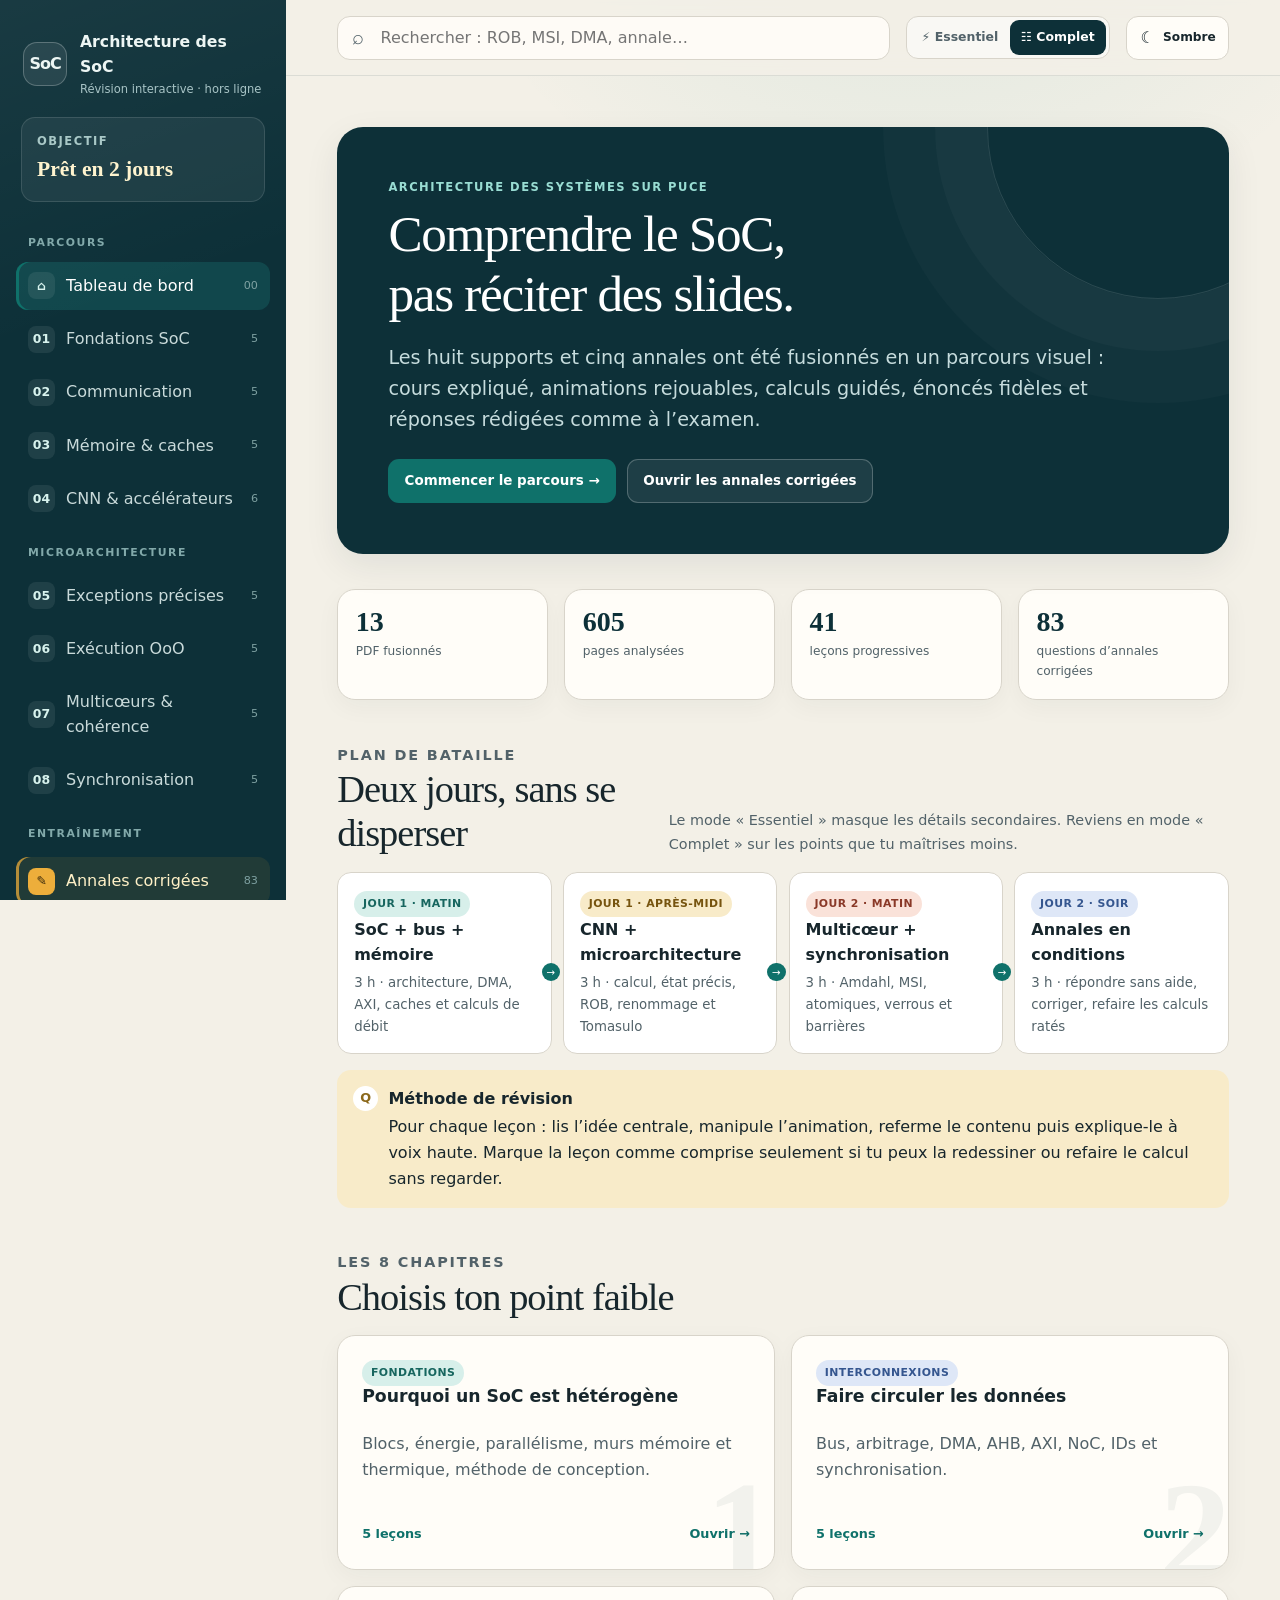
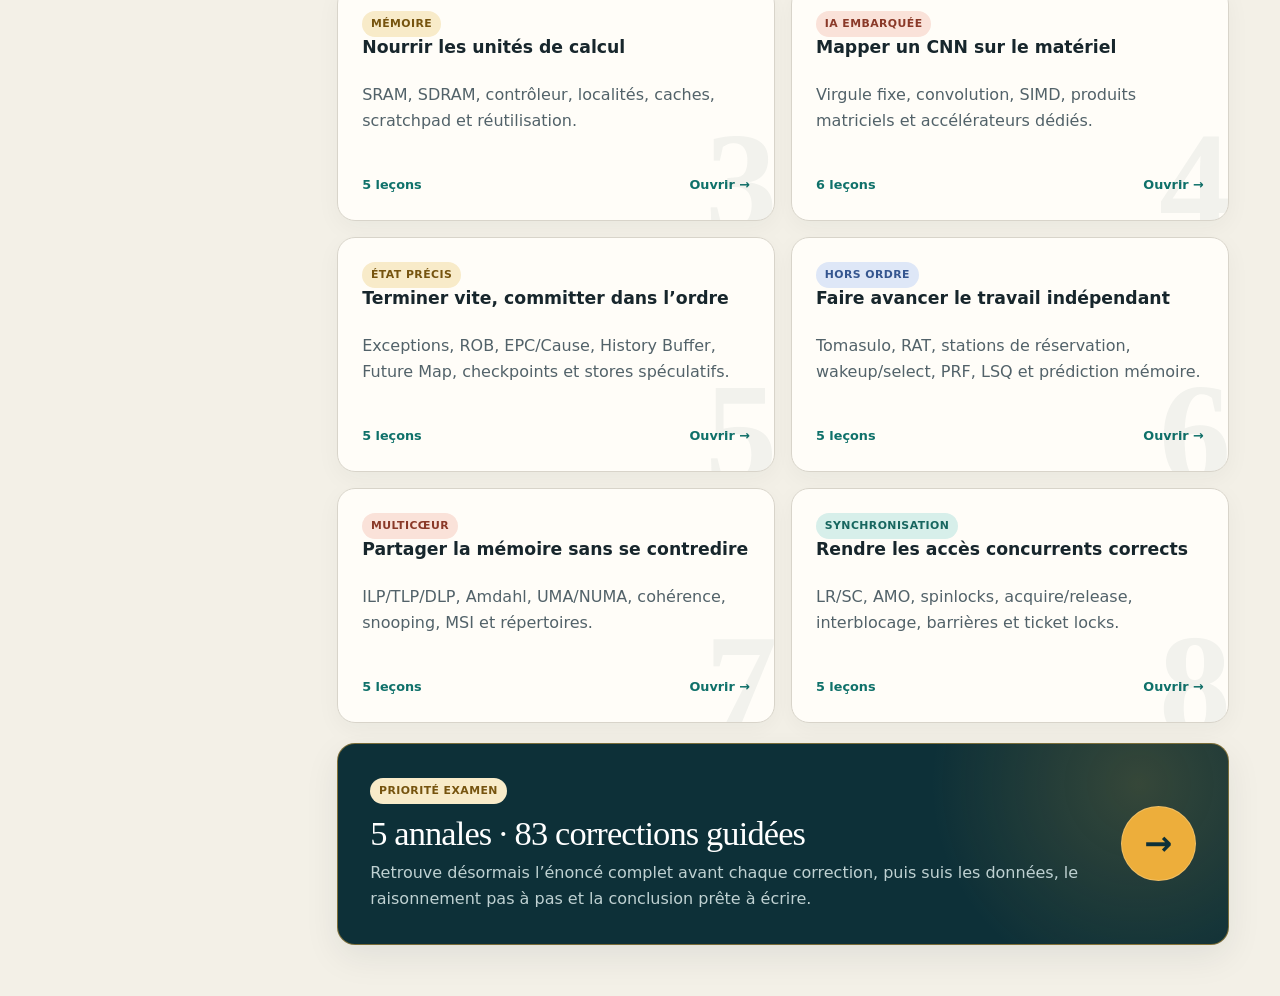
==== revision-soc/index.html @ 2e69aa29 "Ajoute le site de revision SoC et les supports" ====
<!doctype html>
<html lang="fr">
<head>
  <meta charset="utf-8">
  <meta name="viewport" content="width=device-width, initial-scale=1">
  <meta name="description" content="Cours interactif de révision — Architecture des systèmes sur puce (SoC).">
  <meta name="theme-color" content="#0d3038">
  <title>SoC — Révision interactive</title>
  <script>
    (() => {
      let saved = null;
      try { saved = JSON.parse(localStorage.getItem("soc-color-theme") || "null"); } catch (_) { /* mode privé/file:// */ }
      const theme = saved === "dark" || saved === "light"
        ? saved
        : (window.matchMedia?.("(prefers-color-scheme: dark)").matches ? "dark" : "light");
      document.documentElement.dataset.theme = theme;
      document.documentElement.style.colorScheme = theme;
      document.querySelector('meta[name="theme-color"]')?.setAttribute("content", theme === "dark" ? "#091b21" : "#0d3038");
    })();
  </script>
  <link rel="stylesheet" href="styles.css">
</head>
<body>
  <a class="skip-link" href="#main-content">Aller au cours</a>

  <div class="app-shell">
    <aside class="sidebar" id="course-sidebar" aria-label="Navigation du cours">
      <div class="brand">
        <div class="brand-mark" aria-hidden="true">SoC</div>
        <div>
          <strong>Architecture des SoC</strong>
          <small>Révision interactive · hors ligne</small>
        </div>
      </div>

      <div class="exam-countdown">
        <p class="eyebrow">Objectif</p>
        <strong>Prêt en 2 jours</strong>
      </div>

      <nav class="side-nav">
        <p class="nav-section-label">Parcours</p>
        <button class="nav-link active" data-target="home" type="button" aria-current="page">
          <span class="nav-icon">⌂</span><span>Tableau de bord</span><span class="nav-count">00</span>
        </button>
        <button class="nav-link" data-target="intro" type="button">
          <span class="nav-icon">01</span><span>Fondations SoC</span><span class="nav-count">5</span>
        </button>
        <button class="nav-link" data-target="infra" type="button">
          <span class="nav-icon">02</span><span>Communication</span><span class="nav-count">5</span>
        </button>
        <button class="nav-link" data-target="memory" type="button">
          <span class="nav-icon">03</span><span>Mémoire & caches</span><span class="nav-count">5</span>
        </button>
        <button class="nav-link" data-target="cnn" type="button">
          <span class="nav-icon">04</span><span>CNN & accélérateurs</span><span class="nav-count">6</span>
        </button>

        <p class="nav-section-label">Microarchitecture</p>
        <button class="nav-link" data-target="precise" type="button">
          <span class="nav-icon">05</span><span>Exceptions précises</span><span class="nav-count">5</span>
        </button>
        <button class="nav-link" data-target="ooo" type="button">
          <span class="nav-icon">06</span><span>Exécution OoO</span><span class="nav-count">5</span>
        </button>
        <button class="nav-link" data-target="multicore" type="button">
          <span class="nav-icon">07</span><span>Multicœurs & cohérence</span><span class="nav-count">5</span>
        </button>
        <button class="nav-link" data-target="sync" type="button">
          <span class="nav-icon">08</span><span>Synchronisation</span><span class="nav-count">5</span>
        </button>

        <p class="nav-section-label">Entraînement</p>
        <button class="nav-link exam-nav" data-target="annales" type="button">
          <span class="nav-icon">✎</span><span>Annales corrigées</span><span class="nav-count">83</span>
        </button>
        <button class="nav-link" data-target="synthesis" type="button">
          <span class="nav-icon">Σ</span><span>Fiche express</span><span class="nav-count">1</span>
        </button>
        <button class="nav-link" data-target="flashcards" type="button">
          <span class="nav-icon">↻</span><span>Flashcards</span><span class="nav-count">60</span>
        </button>
        <button class="nav-link" data-target="quiz" type="button">
          <span class="nav-icon">?</span><span>Examen blanc</span><span class="nav-count">2 h</span>
        </button>
      </nav>

      <div class="sidebar-progress">
        <div class="progress-meta"><span>Leçons maîtrisées</span><strong id="progress-label">0 / 41</strong></div>
        <div class="progress-track" aria-hidden="true"><div class="progress-fill" id="progress-fill"></div></div>
      </div>
    </aside>

    <div class="main-shell">
      <header class="topbar">
        <button class="mobile-menu" id="mobile-menu" type="button" aria-label="Ouvrir le menu" aria-controls="course-sidebar" aria-expanded="false">☰</button>
        <div class="search-wrap">
          <label class="sr-only" for="global-search">Rechercher dans le cours</label>
          <input id="global-search" type="search" placeholder="Rechercher : ROB, MSI, DMA, annale…" autocomplete="off">
          <div class="search-results" id="search-results" aria-label="Résultats de recherche" aria-live="polite"></div>
        </div>
        <div class="mode-switch" aria-label="Niveau de détail">
          <button class="mode-btn" data-mode="focus" type="button" title="Afficher uniquement l’essentiel" aria-label="Mode essentiel" aria-pressed="false">⚡ <span>Essentiel</span></button>
          <button class="mode-btn active" data-mode="complete" type="button" title="Afficher tout le cours" aria-label="Mode complet" aria-pressed="true">☷ <span>Complet</span></button>
        </div>
        <button class="theme-toggle" id="theme-toggle" type="button" aria-pressed="false" aria-label="Mode sombre" title="Activer le mode sombre"><span class="theme-icon" aria-hidden="true">☾</span><span class="theme-label">Sombre</span></button>
      </header>

      <main class="content" id="main-content" tabindex="-1">
        <section class="course-panel active" id="panel-home" data-panel="home">
          <div class="panel-hero">
            <p class="eyebrow">Architecture des systèmes sur puce</p>
            <h1>Comprendre le SoC,<br>pas réciter des slides.</h1>
            <p class="lead">Les huit supports et cinq annales ont été fusionnés en un parcours visuel : cours expliqué, animations rejouables, calculs guidés, énoncés fidèles et réponses rédigées comme à l’examen.</p>
            <div class="hero-actions">
              <button class="btn" data-go="intro" type="button">Commencer le parcours →</button>
              <button class="btn secondary" data-go="annales" type="button">Ouvrir les annales corrigées</button>
            </div>
          </div>

          <div class="stats-grid" aria-label="Statistiques du cours">
            <div class="stat"><strong>13</strong><span>PDF fusionnés</span></div>
            <div class="stat"><strong>605</strong><span>pages analysées</span></div>
            <div class="stat"><strong>41</strong><span>leçons progressives</span></div>
            <div class="stat"><strong>83</strong><span>questions d’annales corrigées</span></div>
          </div>

          <div class="section-heading">
            <div><p class="eyebrow">Plan de bataille</p><h2>Deux jours, sans se disperser</h2></div>
            <p>Le mode « Essentiel » masque les détails secondaires. Reviens en mode « Complet » sur les points que tu maîtrises moins.</p>
          </div>

          <div class="timeline">
            <div class="timeline-step"><span class="tag">Jour 1 · matin</span><strong>SoC + bus + mémoire</strong><small>3 h · architecture, DMA, AXI, caches et calculs de débit</small></div>
            <div class="timeline-step"><span class="tag gold">Jour 1 · après-midi</span><strong>CNN + microarchitecture</strong><small>3 h · calcul, état précis, ROB, renommage et Tomasulo</small></div>
            <div class="timeline-step"><span class="tag coral">Jour 2 · matin</span><strong>Multicœur + synchronisation</strong><small>3 h · Amdahl, MSI, atomiques, verrous et barrières</small></div>
            <div class="timeline-step"><span class="tag blue">Jour 2 · soir</span><strong>Annales en conditions</strong><small>3 h · répondre sans aide, corriger, refaire les calculs ratés</small></div>
          </div>

          <div class="exam-tip">
            <strong>Méthode de révision</strong>
            Pour chaque leçon : lis l’idée centrale, manipule l’animation, referme le contenu puis explique-le à voix haute. Marque la leçon comme comprise seulement si tu peux la redessiner ou refaire le calcul sans regarder.
          </div>

          <div class="section-heading">
            <div><p class="eyebrow">Les 8 chapitres</p><h2>Choisis ton point faible</h2></div>
          </div>

          <div class="course-grid">
            <article class="card course-card" data-number="1" data-go="intro" tabindex="0">
              <span class="tag">Fondations</span>
              <h3>Pourquoi un SoC est hétérogène</h3>
              <p>Blocs, énergie, parallélisme, murs mémoire et thermique, méthode de conception.</p>
              <div class="card-footer"><span>5 leçons</span><span>Ouvrir →</span></div>
            </article>
            <article class="card course-card" data-number="2" data-go="infra" tabindex="0">
              <span class="tag blue">Interconnexions</span>
              <h3>Faire circuler les données</h3>
              <p>Bus, arbitrage, DMA, AHB, AXI, NoC, IDs et synchronisation.</p>
              <div class="card-footer"><span>5 leçons</span><span>Ouvrir →</span></div>
            </article>
            <article class="card course-card" data-number="3" data-go="memory" tabindex="0">
              <span class="tag gold">Mémoire</span>
              <h3>Nourrir les unités de calcul</h3>
              <p>SRAM, SDRAM, contrôleur, localités, caches, scratchpad et réutilisation.</p>
              <div class="card-footer"><span>5 leçons</span><span>Ouvrir →</span></div>
            </article>
            <article class="card course-card" data-number="4" data-go="cnn" tabindex="0">
              <span class="tag coral">IA embarquée</span>
              <h3>Mapper un CNN sur le matériel</h3>
              <p>Virgule fixe, convolution, SIMD, produits matriciels et accélérateurs dédiés.</p>
              <div class="card-footer"><span>6 leçons</span><span>Ouvrir →</span></div>
            </article>
            <article class="card course-card" data-number="5" data-go="precise" tabindex="0">
              <span class="tag gold">État précis</span>
              <h3>Terminer vite, committer dans l’ordre</h3>
              <p>Exceptions, ROB, EPC/Cause, History Buffer, Future Map, checkpoints et stores spéculatifs.</p>
              <div class="card-footer"><span>5 leçons</span><span>Ouvrir →</span></div>
            </article>
            <article class="card course-card" data-number="6" data-go="ooo" tabindex="0">
              <span class="tag blue">Hors ordre</span>
              <h3>Faire avancer le travail indépendant</h3>
              <p>Tomasulo, RAT, stations de réservation, wakeup/select, PRF, LSQ et prédiction mémoire.</p>
              <div class="card-footer"><span>5 leçons</span><span>Ouvrir →</span></div>
            </article>
            <article class="card course-card" data-number="7" data-go="multicore" tabindex="0">
              <span class="tag coral">Multicœur</span>
              <h3>Partager la mémoire sans se contredire</h3>
              <p>ILP/TLP/DLP, Amdahl, UMA/NUMA, cohérence, snooping, MSI et répertoires.</p>
              <div class="card-footer"><span>5 leçons</span><span>Ouvrir →</span></div>
            </article>
            <article class="card course-card" data-number="8" data-go="sync" tabindex="0">
              <span class="tag">Synchronisation</span>
              <h3>Rendre les accès concurrents corrects</h3>
              <p>LR/SC, AMO, spinlocks, acquire/release, interblocage, barrières et ticket locks.</p>
              <div class="card-footer"><span>5 leçons</span><span>Ouvrir →</span></div>
            </article>
          </div>

          <article class="annals-callout" data-go="annales" tabindex="0">
            <div><span class="tag gold">Priorité examen</span><h2>5 annales · 83 corrections guidées</h2><p>Retrouve désormais l’énoncé complet avant chaque correction, puis suis les données, le raisonnement pas à pas et la conclusion prête à écrire.</p></div>
            <span class="annals-arrow" aria-hidden="true">→</span>
          </article>
        </section>

        <section class="course-panel" id="panel-intro" data-panel="intro">
          <div class="panel-hero intro-hero">
            <p class="eyebrow">Chapitre 01 · SLE_SoC_intro</p>
            <h1>Le SoC : un système complet sous contraintes</h1>
            <p class="lead">Un SoC n’est pas seulement « beaucoup de transistors ». C’est un compromis entre calcul, mémoire, communication, énergie, surface, souplesse et temps de développement.</p>
            <div class="hero-actions"><button class="btn" data-scroll="intro-1" type="button">Démarrer la leçon</button><a class="btn secondary" href="../Docs%20Cours/SLE_SoC_intro.pdf" target="_blank" rel="noopener">Support original ↗</a></div>
          </div>

          <div class="source-banner"><span>Source principale : <strong>S. Mancini — Architecture des SoC, Introduction</strong></span><a href="../Docs%20Cours/SLE_SoC_intro.pdf" target="_blank" rel="noopener">Ouvrir les 50 pages ↗</a></div>
          <div class="focus-only core-idea"><strong>Fil rouge</strong>Davantage de transistors ne donnent de la performance que si l’énergie, les fils, la mémoire, la chaleur et le logiciel suivent.</div>

          <article class="lesson searchable" id="intro-1" data-lesson="intro-1" data-title="Définition et anatomie d’un SoC" data-panel-id="intro">
            <header class="lesson-head">
              <span class="lesson-index">1.1</span>
              <div class="lesson-title-wrap"><h2>Définition et anatomie d’un SoC</h2><p>Du logiciel jusqu’aux interfaces physiques</p></div>
              <button class="complete-btn" type="button" aria-label="Marquer la leçon 1.1 comme comprise"></button>
            </header>
            <div class="lesson-body">
              <div class="core-idea"><strong>Définition</strong>Un <em>System on Chip</em> réunit sur une même puce les fonctions principales d’un système : calcul, stockage local, communications, accélération et interfaces avec le monde extérieur. Une RAM volumineuse peut rester externe.</div>

              <div class="two-col">
                <div>
                  <p>Le logiciel (OS, programmes, données) s’exécute sur une architecture matérielle hétérogène. Le bus ou le réseau interne permet aux blocs adressables d’échanger des données, souvent dans un espace d’adressage partagé. La cohérence des caches est une propriété distincte, qui n’est pas garantie par le seul adressage partagé.</p>
                  <ul class="clean-list">
                    <li><strong>CPU :</strong> contrôle, OS et calcul irrégulier.</li>
                    <li><strong>DSP :</strong> boucles régulières de signal.</li>
                    <li><strong>ASIC/IP :</strong> fonction spécialisée très efficace.</li>
                    <li><strong>Mémoires :</strong> cache, SRAM/DRAM internes, RAM externe.</li>
                    <li><strong>Analogique / MEMS :</strong> conversion, RF, capteurs, actionneurs.</li>
                    <li><strong>Contrôleurs :</strong> mémoire, interruptions, DMA et I/O.</li>
                  </ul>
                  <div class="warning"><strong>Piège classique</strong>« Tout sur une puce » ne signifie pas « toute la mémoire sur la puce ». La DDR externe, reliée par un contrôleur, fait partie du système.</div>
                </div>
                <div>
                  <div class="soc-diagram" id="soc-diagram" aria-label="Schéma interactif d’un SoC">
                    <div class="soc-bus"></div><div class="data-pulse"></div>
                    <button class="soc-block cpu active" data-soc="cpu" type="button" aria-pressed="true">CPU + cache</button>
                    <button class="soc-block dsp" data-soc="dsp" type="button">DSP</button>
                    <button class="soc-block memory" data-soc="memory" type="button">RAM + ctrl.</button>
                    <button class="soc-block accel" data-soc="accel" type="button">ASIC / IP</button>
                    <button class="soc-block analog" data-soc="analog" type="button">Analogique</button>
                    <button class="soc-block io" data-soc="io" type="button">MEMS / I/O</button>
                  </div>
                  <div class="soc-explain" id="soc-explain" aria-live="polite"><strong>CPU :</strong> très programmable, idéal pour le contrôle et les calculs irréguliers, mais moins efficace qu’un accélérateur sur une tâche régulière.</div>
                </div>
              </div>

              <div class="deep-dive">
                <h3>Quatre générations qui racontent l’évolution</h3>
                <div class="table-scroll">
                  <table class="compare-table">
                    <thead><tr><th>SoC</th><th>Usage</th><th>Technologie</th><th>Ce qu’il faut voir</th></tr></thead>
                    <tbody>
                      <tr><td>PNX8500 / Viper · 1999</td><td>Set-top box</td><td>35 M transistors · 180 nm</td><td>Deux CPU, vidéo/audio, 2D/3D, E/S : l’hétérogénéité existe déjà.</td></tr>
                      <tr><td>Cell · 2005</td><td>PlayStation 3</td><td>235 M · 65 nm</td><td>Un PPE + 8 SPE, mémoires locales et DMA : parallélisme explicite.</td></tr>
                      <tr><td>Kirin 970 · 2017</td><td>Mobile</td><td>5,5 Md · 10 nm · 97 mm²</td><td>8 CPU ARM, GPU, NPU, vidéo, ISP, modem ; 2 TFLOPS annoncés.</td></tr>
                      <tr><td>Exynos 2500 · 2025</td><td>Mobile</td><td>&gt;19 Md · 3 nm · 137 mm²</td><td>10 CPU ARM + NPU/GPU/vidéo/ISP/modem ; 4 TFLOPS dans le support.</td></tr>
                    </tbody>
                  </table>
                </div>
                <p class="intuition"><strong>Lecture de la frise</strong>La fréquence n’est plus le moteur unique. La performance vient d’un nombre croissant de blocs parallèles et spécialisés.</p>
                <div class="accordion">
                  <details><summary>Le ML2000 : l’hétérogénéité existait déjà à 52 MHz</summary><div>Le SoC mobile associe ARM RISC (protocoles/IHM), DSP OAK (voix et signal), mémoires partagées, timers/PLL/synchronisation, accélérateurs A5 et Viterbi, codecs voix et bande de base, ADC/DAC, modulation GMSK, chaîne RF, Flash/SRAM, SIM, LCD, UART et GPIO. Les blocs génériques sont réutilisés autour de fonctions radio très spécifiques.</div></details>
                  <details><summary>Projection de complexité montrée dans le support</summary><div>De 2007 à 2022, la projection passe de 32 à 1 435 moteurs de traitement ; taille logique normalisée ≈1→34 et mémoire ≈1→45. L’IRDS 2020 projette aussi davantage de CPU/GPU par appareil mobile ou CPS. Ce sont des tendances prospectives du support, pas des mesures garanties.</div></details>
                </div>
              </div>
              <div class="lesson-source">Diapos 3 à 13 · <a href="../Docs%20Cours/SLE_SoC_intro.pdf#page=4" target="_blank" rel="noopener">Voir à partir de la page 4</a></div>
            </div>
          </article>

          <article class="lesson searchable" id="intro-2" data-lesson="intro-2" data-title="Hétérogénéité, rôles et compromis" data-panel-id="intro">
            <header class="lesson-head">
              <span class="lesson-index">1.2</span>
              <div class="lesson-title-wrap"><h2>Hétérogénéité : le bon moteur pour le bon travail</h2><p>CPU, DSP, IP, analogique et MEMS</p></div>
              <button class="complete-btn" type="button" aria-label="Marquer la leçon 1.2 comme comprise"></button>
            </header>
            <div class="lesson-body">
              <div class="table-scroll">
                <table class="compare-table">
                  <thead><tr><th>Bloc</th><th>Forces</th><th>Faiblesses</th><th>Travail idéal</th></tr></thead>
                  <tbody>
                    <tr><td><strong>CPU</strong></td><td>Souplesse, contrôle complexe, programmation</td><td>Puissance/énergie modestes sur calcul régulier</td><td>OS, interface utilisateur, gestion, temps réel</td></tr>
                    <tr><td><strong>DSP</strong></td><td>Datapath et instructions adaptés, puissance moyenne/forte</td><td>Programmation plus complexe</td><td>Audio, télécom, image simple, boucles régulières</td></tr>
                    <tr><td><strong>ASIC / IP</strong></td><td>Très forte efficacité, faible énergie par opération</td><td>Rigidité, développement long, surface dédiée</td><td>Noyau stable, massif et régulier</td></tr>
                    <tr><td><strong>Analogique</strong></td><td>Conversion directe, intégration et faible consommation</td><td>Bruit, conception difficile, dépendance au procédé</td><td>ADC/DAC, RF, mise en forme</td></tr>
                    <tr><td><strong>MEMS / MOEMS</strong></td><td>Interaction physique intégrée</td><td>Très spécifique</td><td>Capteur ou actionneur</td></tr>
                  </tbody>
                </table>
              </div>
              <div class="exam-tip"><strong>Question qui tombe facilement</strong>Comparer CPU, DSP et ASIC sur quatre axes : souplesse, puissance de calcul, énergie, type d’algorithme. Le choix n’est jamais absolu : il dépend de l’application.</div>
              <div class="deep-dive">
                <h3>L’espace de conception</h3>
                <p>Il faut arbitrer simultanément : fonctionnalité, technologie, puissance de calcul, débit, architecture mémoire, consommation, surface/coût, efficacité, souplesse, réutilisabilité et temps de développement.</p>
                <div class="concept-grid">
                  <div class="card"><span class="tag">Performance</span><h3>Calcul + débit</h3><p>Une unité rapide ne sert à rien si elle attend les données.</p></div>
                  <div class="card"><span class="tag gold">Coût</span><h3>Surface + mémoire</h3><p>Dupliquer augmente le parallélisme, mais aussi les mm² et les accès.</p></div>
                  <div class="card"><span class="tag coral">Énergie</span><h3>Activité + tension</h3><p>La chaleur et l’autonomie imposent une enveloppe maximale.</p></div>
                  <div class="card"><span class="tag blue">Projet</span><h3>Souplesse + délai</h3><p>L’IP accélère le produit ; la spécialisation améliore son efficacité.</p></div>
                </div>
              </div>
              <div class="lesson-source">Diapos 19 à 21, overlays PDF p. 29–36 · <a href="../Docs%20Cours/SLE_SoC_intro.pdf#page=28" target="_blank" rel="noopener">Voir la source</a></div>
            </div>
          </article>

          <article class="lesson searchable" id="intro-3" data-lesson="intro-3" data-title="Puissance dynamique et leviers d’énergie" data-panel-id="intro">
            <header class="lesson-head">
              <span class="lesson-index">1.3</span>
              <div class="lesson-title-wrap"><h2>Énergie : agir du transistor jusqu’à l’algorithme</h2><p>La tension compte au carré</p></div>
              <button class="complete-btn" type="button" aria-label="Marquer la leçon 1.3 comme comprise"></button>
            </header>
            <div class="lesson-body">
              <span class="formula">P<span class="sub">dyn</span> = ½ · C<span class="sub">charge</span> · V<span class="sub">dd</span><span class="sup">2</span> · f<span class="sub">transition</span></span>
              <p>À chaque commutation, le CMOS charge ou décharge une capacité. La puissance dynamique croît linéairement avec la capacité et l’activité, mais <strong>quadratiquement avec la tension</strong>. S’ajoutent le court-circuit pendant les fronts et les fuites.</p>

              <div class="two-col">
                <div class="simulator">
                  <div class="simulator-head"><div><h3>Laboratoire de puissance</h3><p>Valeurs normalisées ; observe surtout les rapports.</p></div><span class="tag">Interactif</span></div>
                  <div class="controls">
                    <label class="control-row"><span>Capacité C</span><input id="power-c" type="range" min="0.5" max="3" step="0.1" value="1"><output id="power-c-out">1,0</output></label>
                    <label class="control-row"><span>Tension V</span><input id="power-v" type="range" min="0.5" max="1.5" step="0.05" value="1"><output id="power-v-out">1,00</output></label>
                    <label class="control-row"><span>Transitions f</span><input id="power-f" type="range" min="0.25" max="2" step="0.05" value="1"><output id="power-f-out">1,00</output></label>
                  </div>
                  <div class="big-result"><span>Puissance relative</span><strong id="power-result">1,00 ×</strong></div>
                </div>
                <div>
                  <div class="core-idea"><strong>Test mental</strong>À C et f constants, passer de 1 V à 0,8 V donne 0,8² = <strong>0,64</strong> : environ 36 % de puissance dynamique en moins.</div>
                  <ul class="clean-list">
                    <li><strong>Clock gating :</strong> supprime les transitions d’horloge, pas les fuites.</li>
                    <li><strong>Power gating :</strong> coupe l’alimentation ; réduit les fuites, mais réveille lentement.</li>
                    <li><strong>DVFS :</strong> ajuste tension et fréquence à la charge.</li>
                    <li><strong>Spécialisation :</strong> évite le coût d’instructions génériques.</li>
                  </ul>
                </div>
              </div>

              <div class="deep-dive">
                <h3>Les neuf niveaux de la diapo animée</h3>
                <div class="accordion">
                  <details><summary>1 · Technologie — réduire les capacités</summary><div>C<sub>gate</sub> ≈ C<sub>ox</sub>·L·W, avec C<sub>ox</sub> = ε<sub>ox</sub>/t<sub>ox</sub> : la capacité est proportionnelle à la surface de grille. Le support note cette dépendance sous la forme simplifiée C = L·W·ε ; réduire les dimensions et améliorer le procédé diminue la charge, avec un coût industriel croissant.</div></details>
                  <details><summary>2 · Circuit — équilibrer les transistors</summary><div>Ajuster les rapports W/L raccourcit les transitions. Attention : élargir un transistor améliore sa force mais ajoute de la capacité.</div></details>
                  <details><summary>3 · Combinatoire — supprimer les glitches</summary><div>Des chemins de propagation déséquilibrés produisent des transitions parasites. Ajouter de la logique peut donc réduire l’énergie malgré un peu plus de surface.</div></details>
                  <details><summary>4 · Arithmétique — choisir la juste précision</summary><div>Virgule fixe, calcul simplifié ou approché si le critère de qualité le permet. Une précision surdimensionnée coûte surface, temps et énergie.</div></details>
                  <details><summary>5 · Microarchitecture — SIMD et VLIW</summary><div>SIMD : même opération sur plusieurs données. VLIW : plusieurs opérations, éventuellement différentes, dans un même mot d’instruction.</div></details>
                  <details><summary>6 · Architecture — paralléliser pour baisser V</summary><div>Dans le modèle idéal, deux unités à f/2 gardent le débit si le travail se parallélise parfaitement et si les surcoûts de communication/synchronisation sont négligeables. La capacité double et la fréquence est divisée par deux ; le gain vient de la tension que la période plus longue autorise à réduire.</div></details>
                  <details><summary>7 · Système — partitionner logiciel / matériel</summary><div>Confier un noyau régulier à une IP matérielle réduit le décodage, les mouvements génériques et l’énergie par opération.</div></details>
                  <details><summary>8 · Activité — clock/power gating et DVFS</summary><div>Éteindre les modules inutiles, arrêter leur horloge, abaisser fréquence et tension ; gérer aussi l’état et la latence de réveil.</div></details>
                  <details><summary>9 · Mémoire — placer et réutiliser les données</summary><div>Cache, scratchpad, SRAM/DRAM internes et DDR externe n’ont pas le même coût. Le déplacement des données peut dominer le calcul.</div></details>
                </div>
              </div>
              <div class="lesson-source">Diapos 15 à 17, overlays PDF p. 18–26 · <a href="../Docs%20Cours/SLE_SoC_intro.pdf#page=16" target="_blank" rel="noopener">Voir la formule</a></div>
            </div>
          </article>

          <article class="lesson searchable" id="intro-4" data-lesson="intro-4" data-title="Parallélisme, densité, fils, Memory Wall, tolérance aux fautes et thermique" data-panel-id="intro">
            <header class="lesson-head">
              <span class="lesson-index">1.4</span>
              <div class="lesson-title-wrap"><h2>Les principaux enjeux du multicœur</h2><p>Parallélisme logiciel, fils, mémoire, fiabilité et chaleur</p></div>
              <button class="complete-btn" type="button" aria-label="Marquer la leçon 1.4 comme comprise"></button>
            </header>
            <div class="lesson-body">
              <p>La fréquence des cœurs plafonne : on ajoute donc des unités et on parallélise. Mais la densité disponible n’est exploitable que si l’ensemble du système suit.</p>
              <div class="concept-grid">
                <div class="card"><span class="tag coral">Enjeu 1</span><h3>Application</h3><p>Le travail doit être divisible, synchronisable et équilibré entre les cœurs.</p></div>
                <div class="card"><span class="tag blue">Enjeu 2</span><h3>Interconnexions</h3><p>Le délai RC des fils devient dominant ; placement et communications locales deviennent critiques.</p></div>
                <div class="card"><span class="tag gold">Enjeu 3</span><h3>Memory Wall</h3><p>Le calcul progresse bien plus vite que latence et bande passante mémoire.</p></div>
                <div class="card"><span class="tag">Enjeu 4</span><h3>Thermique</h3><p>La puissance totale et les points chauds limitent l’activité simultanée.</p></div>
              </div>
              <div class="warning"><strong>Fiabilité — autre enjeu explicite du support</strong>Avec davantage d’unités, le système doit aussi tolérer les fautes et les pannes : il faut pouvoir les détecter, les contenir et, selon les exigences, poursuivre ou restaurer le service.</div>

              <div class="two-col deep-dive">
                <div>
                  <h3>La densité explose</h3>
                  <table class="compare-table"><thead><tr><th>Nœud</th><th>Année</th><th>Densité</th></tr></thead><tbody><tr><td>90 nm</td><td>2003</td><td>1 MTr/mm²</td></tr><tr><td>40 nm</td><td>2007</td><td>4 MTr/mm²</td></tr><tr><td>20 nm</td><td>2012</td><td>16,5 MTr/mm²</td></tr><tr><td>5 nm</td><td>2020</td><td>130 MTr/mm²</td></tr><tr><td>3 nm</td><td>2023</td><td>224 MTr/mm²</td></tr></tbody></table>
                  <p>Un RISC MIPS 32 bits simple vaut environ 30 000 portes : le problème n’est plus seulement de pouvoir intégrer du calcul.</p>
                </div>
                <div>
                  <h3>La mémoire ne suit pas</h3>
                  <table class="compare-table"><thead><tr><th>Mémoire</th><th>Débit par fil</th></tr></thead><tbody><tr><td>DDR2 · 2003</td><td>0,4 Gbit/s</td></tr><tr><td>DDR3 · 2008</td><td>1,6 Gbit/s</td></tr><tr><td>DDR4 · 2014</td><td>3,2 Gbit/s</td></tr><tr><td>DDR5 · 2020</td><td>6 Gbit/s</td></tr></tbody></table>
                  <p>Sur 20 ans : densité de portes ×200, débit par fil ×15, latence externe ≈ 14 ns. D’où hiérarchie, réutilisation et transferts par paquets.</p>
                </div>
              </div>
              <div class="deep-dive two-col">
                <div class="card"><span class="tag blue">Design gap</span><h3>Pouvoir intégrer ≠ pouvoir concevoir</h3><p>Le graphe 1981–2017 indique une capacité technologique doublant ≈ tous les 36 mois, mais une productivité matérielle plus lente. Le logiciel requis doublerait ≈ tous les 10 mois, tandis que sa productivité ne doublerait qu’en ≈5 ans : réutilisation d’IP, abstraction et automatisation deviennent indispensables.</p></div>
                <div class="card"><span class="tag coral">Exemple thermique</span><h3>La chaleur est locale</h3><p>L’IBM Power4 dual-core est donné à 115 W. La carte ≈67–82 °C montre des hotspots autour des unités load/store et de la logique L2 : activité et floorplan comptent autant que la puissance totale.</p></div>
              </div>
              <div class="warning"><strong>Unités à ne pas mélanger</strong>Le support compare le débit <em>par fil</em> en Gbit/s au débit agrégé d’une interface (ex. Kirin 970 : 27,8 GiB/s). Ce ne sont pas les mêmes grandeurs.</div>
              <div class="lesson-source">Diapos 22 à 27 · <a href="../Docs%20Cours/SLE_SoC_intro.pdf#page=38" target="_blank" rel="noopener">Voir les enjeux multicœurs</a></div>
            </div>
          </article>

          <article class="lesson searchable" id="intro-5" data-lesson="intro-5" data-title="Méthodologie top-down bottom-up et niveaux de modèles" data-panel-id="intro">
            <header class="lesson-head">
              <span class="lesson-index">1.5</span>
              <div class="lesson-title-wrap"><h2>Concevoir : explorer tôt, raffiner ensuite</h2><p>Top-down, bottom-up, vérification et modèles</p></div>
              <button class="complete-btn" type="button" aria-label="Marquer la leçon 1.5 comme comprise"></button>
            </header>
            <div class="lesson-body">
              <div class="two-col">
                <div class="card"><span class="tag">Top-down</span><h3>Du besoin au silicium</h3><p>Partir abstrait, choisir l’algorithme et l’architecture, puis ajouter progressivement les détails de réalisation.</p></div>
                <div class="card"><span class="tag blue">Bottom-up</span><h3>Des briques au système</h3><p>Assembler et configurer processeurs, mémoires, bus et IP existants. Un projet réel combine les deux approches.</p></div>
              </div>
              <div class="pipeline-strip" aria-label="Flot top-down">
                <div class="pipeline-block"><strong>Besoins</strong><small>mission, contraintes</small></div>
                <div class="pipeline-block"><strong>Spécification</strong><small>produit puis algorithme</small></div>
                <div class="pipeline-block"><strong>Architecture</strong><small>partition HW / SW</small></div>
                <div class="pipeline-block"><strong>Réalisation</strong><small>OS/app · RTL</small></div>
                <div class="pipeline-block"><strong>Implantation</strong><small>synthèse, P&amp;R</small></div>
                <div class="pipeline-block"><strong>Production</strong><small>avec vérification continue</small></div>
              </div>
              <div class="core-idea"><strong>Décider tôt</strong>Au haut niveau, beaucoup d’alternatives sont encore disponibles et les modèles coûtent peu. En RTL/netlist, les estimations sont précises mais une erreur algorithmique est très chère à corriger.</div>

              <div class="table-scroll deep-dive">
                <table class="compare-table">
                  <thead><tr><th>Modèle</th><th>Ce qu’il apporte</th><th>Précision physique</th></tr></thead>
                  <tbody><tr><td>C / Matlab</td><td>Fonction exécutable, exploration rapide</td><td>Très faible</td></tr><tr><td>ESTEREL / SystemC / VHDL comportemental</td><td>Dans la classification du support : fonction + abstraction temporelle synchrone</td><td>Faible, selon le modèle construit</td></tr><tr><td>VHDL RTL</td><td>Combinatoire, séquence, activité</td><td>Moyenne</td></tr><tr><td>Netlist</td><td>Portes, délais et surface</td><td>Forte</td></tr><tr><td>Netlist annotée / layout</td><td>Délais et géométrie réalistes</td><td>Très forte</td></tr><tr><td>HSPICE</td><td>Simulation électrique continue d’un bloc au niveau circuit/transistor</td><td>Très forte localement, coût prohibitif à l’échelle d’un SoC</td></tr></tbody>
                </table>
                <p class="intuition"><strong>Nuance</strong>SystemC et le VHDL comportemental ne sont pas intrinsèquement limités à un seul modèle de temps ; la ligne reprend l’usage retenu dans le support. La précision d’HSPICE concerne un bloc électrique détaillé, pas une simulation exhaustive du SoC entier.</p>
              </div>
              <div class="exam-tip"><strong>À formuler dans une copie</strong>Les contraintes matérielles doivent influencer l’algorithme dès le départ : une optimisation tardive ne supprime pas sa complexité intrinsèque.</div>
              <div class="lesson-source">Diapos 29 à 32 · <a href="../Docs%20Cours/SLE_SoC_intro.pdf#page=45" target="_blank" rel="noopener">Voir la méthodologie</a></div>
            </div>
          </article>
        </section>

        <section class="course-panel" id="panel-infra" data-panel="infra">
          <div class="panel-hero infra-hero">
            <p class="eyebrow">Chapitre 02 · SLE_SoC_infrastructure</p>
            <h1>Communiquer sans transformer la puce en embouteillage</h1>
            <p class="lead">Adresser le bon esclave, choisir un maître, amortir l’arbitrage, déplacer des blocs et retrouver chaque réponse : toute l’infrastructure découle de ces problèmes.</p>
            <div class="hero-actions"><button class="btn" data-scroll="infra-1" type="button">Démarrer la leçon</button><a class="btn secondary" href="../Docs%20Cours/SLE_SoC_infrastructure.pdf" target="_blank" rel="noopener">Support original ↗</a></div>
          </div>

          <div class="source-banner"><span>Source principale : <strong>S. Mancini — Infrastructure de communication</strong></span><a href="../Docs%20Cours/SLE_SoC_infrastructure.pdf" target="_blank" rel="noopener">Ouvrir les 96 pages ↗</a></div>
          <div class="focus-only core-idea"><strong>Fil rouge</strong>Le décodeur répond « quel esclave ? », l’arbitre « quel maître ? », le protocole « quand ? », et l’ID « à quelle requête appartient la réponse ? ».</div>

          <article class="lesson searchable" id="infra-1" data-lesson="infra-1" data-title="Anatomie du bus, maîtres, esclaves et memory-mapped I/O" data-panel-id="infra">
            <header class="lesson-head">
              <span class="lesson-index">2.1</span>
              <div class="lesson-title-wrap"><h2>Anatomie d’une transaction</h2><p>Maître, esclave, arbitre, décodeur</p></div>
              <button class="complete-btn" type="button" aria-label="Marquer la leçon 2.1 comme comprise"></button>
            </header>
            <div class="lesson-body">
              <div class="core-idea"><strong>Rôles, pas directions</strong>Le <em>maître</em> initie une transaction ; l’<em>esclave</em> répond. Une RAM source de données reste esclave si c’est le DMA qui a initié la lecture.</div>
              <div class="two-col">
                <div>
                  <h3>Les acteurs</h3>
                  <ul class="clean-list">
                    <li><strong>Bus d’adresse :</strong> où lire ou écrire.</li>
                    <li><strong>Bus de données :</strong> charge utile, potentiellement bidirectionnelle.</li>
                    <li><strong>Contrôle :</strong> sens, taille, type, validité, réponse.</li>
                    <li><strong>Arbitre :</strong> accorde l’infrastructure à un demandeur.</li>
                    <li><strong>Décodeur :</strong> transforme l’adresse en sélection d’esclave.</li>
                  </ul>
                </div>
                <div class="card">
                  <span class="tag blue">Question réflexe</span>
                  <h3>Deux questions différentes</h3>
                  <p><strong>Conflit de maîtres :</strong> l’arbitre décide qui parle.<br><strong>Choix du périphérique :</strong> le décodeur décide qui écoute.</p>
                </div>
              </div>

              <h3>Exemple CPU ↔ accélérateur</h3>
              <div class="pipeline-strip" aria-label="Étapes d’une transaction CPU vers IP">
                <div class="pipeline-block"><strong>1 · Préparer</strong><small>adresse, R/W, donnée</small></div>
                <div class="pipeline-block"><strong>2 · Requête</strong><small>le CPU demande le bus</small></div>
                <div class="pipeline-block"><strong>3 · Grant</strong><small>l’arbitre acquitte</small></div>
                <div class="pipeline-block"><strong>4 · Décoder</strong><small>IP puis registre</small></div>
                <div class="pipeline-block"><strong>5 · Transférer</strong><small>écrire b ou lire r0</small></div>
                <div class="pipeline-block"><strong>6 · Terminer</strong><small>repos ou interruption</small></div>
              </div>
              <p>L’IP expose des registres <code>a</code>, <code>b</code>, <code>c</code>, <code>r0</code>, <code>r1</code> dans la <em>memory map</em> (dans le dessin : <code>a = base</code>, <code>b = base+4</code>, <code>r0 = base+24</code>). Le CPU la pilote avec des lectures/écritures ordinaires ; une interruption signale la fin du calcul.</p>
              <div class="warning"><strong>À ne pas oublier</strong>Les bits hauts de l’adresse sélectionnent typiquement l’IP ; les bits bas, son registre interne. Un registre de périphérique peut avoir un effet de bord, contrairement à une RAM ordinaire.</div>
              <div class="lesson-source">Diapos 2 à 6, animation PDF p. 9–21 · <a href="../Docs%20Cours/SLE_SoC_infrastructure.pdf#page=3" target="_blank" rel="noopener">Voir la construction</a></div>
            </div>
          </article>

          <article class="lesson searchable" id="infra-2" data-lesson="infra-2" data-title="Bus partagé, crossbar, NoC, arbitrage, round-robin et burst" data-panel-id="infra">
            <header class="lesson-head">
              <span class="lesson-index">2.2</span>
              <div class="lesson-title-wrap"><h2>Topologies et arbitrage</h2><p>Partager peu de fils ou multiplier les chemins</p></div>
              <button class="complete-btn" type="button" aria-label="Marquer la leçon 2.2 comme comprise"></button>
            </header>
            <div class="lesson-body">
              <div class="table-scroll">
                <table class="compare-table">
                  <thead><tr><th>Organisation</th><th>Principe</th><th>Avantages</th><th>Limites</th></tr></thead>
                  <tbody>
                    <tr><td><strong>Bus trois états</strong></td><td>Fils partagés, un conducteur actif</td><td>Modulaire, simple, observable</td><td>Faible fréquence, longues connexions, test/layout difficiles</td></tr>
                    <tr><td><strong>Crossbar</strong></td><td>Un chemin/mux par destination</td><td>Accès simultanés, fréquence élevée</td><td>Beaucoup de fils, coûteux et peu modulaire</td></tr>
                    <tr><td><strong>NoC</strong></td><td>Liens point à point + routeurs</td><td>Parallélisme, fréquence, extensibilité</td><td>Routage, buffers et contrôleurs complexes</td></tr>
                  </tbody>
                </table>
              </div>
              <p class="intuition"><strong>Nuance</strong>Un crossbar autorise plusieurs transferts si les destinations diffèrent. Deux maîtres visant le même esclave sont encore en conflit. Un NoC remplace un gros arbitrage global par plusieurs arbitrages locaux.</p>

              <div class="two-col">
                <div class="simulator">
                  <div class="simulator-head"><div><h3>Arbitre trois maîtres</h3><p>Active les requêtes puis compare les politiques.</p></div><span class="tag">Interactif</span></div>
                  <div class="request-controls">
                    <button class="toggle-chip" data-request="0" type="button">r0</button>
                    <button class="toggle-chip" data-request="1" type="button">r1</button>
                    <button class="toggle-chip" data-request="2" type="button">r2</button>
                    <select id="arb-policy" aria-label="Politique d’arbitrage"><option value="fixed">Priorité fixe</option><option value="round">Round-robin</option></select>
                    <button class="btn ghost" id="arb-next" type="button">Cycle suivant</button>
                  </div>
                  <div class="bus-stage" aria-live="polite">
                    <div class="bus-line"></div>
                    <div class="bus-node m0" data-master="0">Maître 0<br><small>prio forte</small></div>
                    <div class="bus-node m1" data-master="1">Maître 1</div>
                    <div class="bus-node m2" data-master="2">Maître 2</div>
                    <div class="bus-node slave">Esclave</div>
                  </div>
                  <div class="big-result"><span>Décision</span><strong id="arb-result">Aucune requête</strong></div>
                </div>
                <div>
                  <h3>Politiques</h3>
                  <ul class="clean-list">
                    <li><strong>Fixe :</strong> latence minimale pour le prioritaire, famine possible.</li>
                    <li><strong>Round-robin :</strong> priorité tournante, équité si les transactions finissent.</li>
                    <li><strong>TDMA :</strong> créneaux fixes, prédictible mais parfois sous-utilisé.</li>
                    <li><strong>Dynamique :</strong> QoS souple, logique plus longue.</li>
                  </ul>
                  <span class="formula">s<span class="sub">j</span> = e<span class="sub">j</span> ∧ ¬(e<span class="sub">0</span> ∨ … ∨ e<span class="sub">j−1</span>)</span>
                  <p>Un encodeur de priorité naïf est une chaîne de profondeur O(m). Un round-robin ajoute rotation, priorité fixe, rotation inverse et un pointeur mémorisé.</p>
                </div>
              </div>

              <div class="simulator deep-dive">
                <div class="simulator-head"><div><h3>Pourquoi les bursts ?</h3><p>Un arbitrage pour plusieurs mots.</p></div></div>
                <div class="two-col">
                  <div class="controls">
                    <label class="control-row"><span>Arbitrage A</span><input id="burst-a" type="range" min="1" max="10" value="3"><output id="burst-a-out">3 cyc.</output></label>
                    <label class="control-row"><span>Longueur L</span><input id="burst-l" type="range" min="1" max="32" value="8"><output id="burst-l-out">8 mots</output></label>
                  </div>
                  <div class="big-result"><span>Rendement L / (A + L)</span><strong id="burst-result">72,7 %</strong></div>
                </div>
                <span class="formula">T = A + L   ·   η = L/(A+L)   ·   coût/mot = 1 + A/L</span>
                <p><strong>Modèle pédagogique simplifié :</strong> A représente les cycles d’arbitrage, puis L mots sont transférés à raison d’un mot par cycle, sans attente ni latence supplémentaire. En pratique, états d’attente, latence mémoire et protocole modifient T et η.</p>
                <p>Allonger le burst amortit l’arbitrage, mais monopolise plus longtemps le chemin et réduit la préemptabilité.</p>
              </div>
              <div class="lesson-source">Diapos 8 à 16 · <a href="../Docs%20Cours/SLE_SoC_infrastructure.pdf#page=23" target="_blank" rel="noopener">Voir les topologies</a></div>
            </div>
          </article>

          <article class="lesson searchable" id="infra-3" data-lesson="infra-3" data-title="Adressage, bridges, interblocage et DMA" data-panel-id="infra">
            <header class="lesson-head">
              <span class="lesson-index">2.3</span>
              <div class="lesson-title-wrap"><h2>Topologie, deadlock et DMA</h2><p>Découpler le contrôle du déplacement massif</p></div>
              <button class="complete-btn" type="button" aria-label="Marquer la leçon 2.3 comme comprise"></button>
            </header>
            <div class="lesson-body">
              <div class="three-col">
                <div class="card"><span class="tag">Memory map</span><h3>Adresse = bloc + offset</h3><p>Un décodeur global choisit le composant ; son décodeur local choisit registre, FIFO ou RAM.</p></div>
                <div class="card"><span class="tag blue">Bridge</span><h3>S en amont, M en aval</h3><p>Il convertit protocole, largeur ou horloge et peut tamponner pour découpler les bus.</p></div>
                <div class="card"><span class="tag coral">Deadlock</span><h3>Cycle d’attente</h3><p>Dépendance circulaire + ressources non préemptables = plus aucune progression.</p></div>
              </div>
              <div class="warning"><strong>Précision importante</strong>Des demandes simultanées ne suffisent pas à produire un interblocage. Il faut une attente circulaire non préemptable. Prévenir : ordre d’acquisition, buffers, topologie. Guérir : détecter puis préempter/annuler.</div>

              <div class="section-heading"><div><p class="eyebrow">Animation du support</p><h2>Le DMA en six étapes</h2></div></div>
              <div class="pipeline-strip" id="dma-strip" aria-label="Séquence DMA">
                <div class="pipeline-block"><strong>Configurer</strong><small>CPU → registres DMA</small></div>
                <div class="pipeline-block"><strong>Lire</strong><small>burst depuis source</small></div>
                <div class="pipeline-block"><strong>Tamponner</strong><small>FIFO interne</small></div>
                <div class="pipeline-block"><strong>Écrire</strong><small>burst vers destination</small></div>
                <div class="pipeline-block"><strong>Répéter ×n</strong><small>auto-incrément</small></div>
                <div class="pipeline-block"><strong>Interrompre</strong><small>fin ou erreur</small></div>
              </div>
              <div class="core-idea"><strong>Double personnalité du DMA</strong>Il est <em>esclave</em> quand le CPU configure ses registres, puis <em>maître</em> quand il lance les lectures et écritures. Le CPU paie la configuration et l’interruption, pas chaque mot transféré.</div>
              <div class="deep-dive two-col">
                <div>
                  <h3>Caractéristiques d’un DMA</h3>
                  <ul class="clean-list"><li>nombre et priorité des canaux ;</li><li>transferts groupés (bursts), auto-incrémentés et canaux/transferts chaînés ;</li><li>taille des données et tampon FIFO ;</li><li>interruptions de fin et d’erreur.</li></ul>
                </div>
                <div>
                  <h3>Multiprocesseur</h3>
                  <p><strong>Mémoire partagée :</strong> tous les CPU voient la même RAM. <strong>Mémoire distribuée :</strong> chaque CPU possède une RAM locale ; bridges ou blocs de transfert relient les espaces.</p>
                  <p>Une IP commune doit être visible dans tous les espaces d’adressage qui veulent l’utiliser.</p>
                </div>
              </div>
              <div class="lesson-source">Diapos 18 à 28, DMA animé PDF p. 37–43 · <a href="../Docs%20Cours/SLE_SoC_infrastructure.pdf#page=33" target="_blank" rel="noopener">Voir l’infrastructure</a></div>
            </div>
          </article>

          <article class="lesson searchable" id="infra-4" data-lesson="infra-4" data-title="CoreConnect PLB OPB DCR et AMBA AHB" data-panel-id="infra">
            <header class="lesson-head">
              <span class="lesson-index">2.4</span>
              <div class="lesson-title-wrap"><h2>Bus industriels : CoreConnect et AMBA AHB</h2><p>Hiérarchiser performance et périphériques</p></div>
              <button class="complete-btn" type="button" aria-label="Marquer la leçon 2.4 comme comprise"></button>
            </header>
            <div class="lesson-body">
              <div class="two-col">
                <div class="card">
                  <span class="tag blue">IBM CoreConnect</span>
                  <h3>Trois niveaux</h3>
                  <ul class="clean-list"><li><strong>PLB :</strong> bus processeur haute performance, 128 bits dans l’exemple PPC440.</li><li><strong>OPB :</strong> périphériques, 32 bits dans l’exemple.</li><li><strong>DCR :</strong> registres de configuration/état.</li></ul>
                  <p>Un bridge PLB↔OPB relie les mondes. L’arbitre PLB gère 8 ou 16 maîtres et autant de jeux de priorités sélectionnables dynamiquement. Ces jeux sont distincts des deux modes d’arbitrage proposés : <em>fixed</em> et <em>fair</em>.</p>
                </div>
                <div class="card">
                  <span class="tag coral">ARM AMBA AHB</span>
                  <h3>Bus rapide + APB simple</h3>
                  <p>AHB/ASB relie CPU, RAM, mémoire externe et DMA. Un bridge dessert APB pour les périphériques simples.</p>
                  <p>Des multiplexeurs choisissent le maître, le décodeur sélectionne l’esclave, puis <code>HRDATA</code>/<code>HRESP</code> reviennent.</p>
                </div>
              </div>
              <div class="deep-dive">
                <h3>Un vrai protocole transporte bien plus qu’A + D</h3>
                <div class="concept-grid">
                  <div class="card"><strong>Transaction</strong><p>adresse, R/W, taille, byte enables, type</p></div>
                  <div class="card"><strong>Paquets</strong><p>burst, dernier mot, terminaison</p></div>
                  <div class="card"><strong>Système</strong><p>protection, cache, ordre, lock</p></div>
                  <div class="card"><strong>Robustesse</strong><p>wait, ready, erreur, ré-arbitrage</p></div>
                </div>
                <p>Le PLB pipeline la phase d’adresse avec les phases de données de transactions antérieures : meilleur débit, mais obligation de conserver l’association requête ↔ réponse.</p>
                <h3>Protection AHB : HPROT</h3>
                <table class="compare-table"><thead><tr><th>Bit</th><th>0</th><th>1</th></tr></thead><tbody><tr><td>HPROT[0]</td><td>instruction</td><td>donnée</td></tr><tr><td>HPROT[1]</td><td>utilisateur</td><td>privilégié</td></tr><tr><td>HPROT[2]</td><td>non bufferable</td><td>bufferable</td></tr><tr><td>HPROT[3]</td><td>non cacheable</td><td>cacheable</td></tr></tbody></table>
              </div>
              <div class="exam-tip"><strong>Dessin attendu</strong>Pour AHB : requêtes → arbitre → mux maître → adresse/contrôle diffusés → décodeur → sélection esclave → mux de retour. AMBA ne fixe pas la politique d’arbitrage.</div>
              <div class="lesson-source">Diapos 30 à 46 · <a href="../Docs%20Cours/SLE_SoC_infrastructure.pdf#page=52" target="_blank" rel="noopener">Voir CoreConnect</a> · <a href="../Docs%20Cours/SLE_SoC_infrastructure.pdf#page=61" target="_blank" rel="noopener">Voir AHB</a></div>
            </div>
          </article>

          <article class="lesson searchable" id="infra-5" data-lesson="infra-5" data-title="AMBA AXI, cinq canaux, VALID READY, ID et sémaphore" data-panel-id="infra">
            <header class="lesson-head">
              <span class="lesson-index">2.5</span>
              <div class="lesson-title-wrap"><h2>AXI : découpler pour faire circuler en parallèle</h2><p>Cinq canaux, handshakes et identifiants</p></div>
              <button class="complete-btn" type="button" aria-label="Marquer la leçon 2.5 comme comprise"></button>
            </header>
            <div class="lesson-body">
              <div class="core-idea"><strong>Le changement de modèle</strong>AXI utilise des liens point à point et des routeurs. Adresse, donnée et réponse voyagent sur des canaux indépendants ; plusieurs transactions peuvent être en vol.</div>
              <div class="two-col">
                <div class="simulator">
                  <div class="simulator-head"><div><h3>Les cinq canaux AXI</h3><p>Choisis une transaction et regarde les sens.</p></div><span class="tag">Animé</span></div>
                  <div class="request-controls"><button class="toggle-chip on" data-axi-mode="read" type="button">Lecture</button><button class="toggle-chip" data-axi-mode="write" type="button">Écriture</button></div>
                  <div class="axi-visual">
                    <div class="axi-endpoint">Maître</div>
                    <div class="axi-channels">
                      <div class="axi-channel active" data-axi="ar">AR · adresse lecture <span class="axi-token"></span></div>
                      <div class="axi-channel reverse active" data-axi="r">R · données lecture <span class="axi-token"></span></div>
                      <div class="axi-channel" data-axi="aw">AW · adresse écriture <span class="axi-token"></span></div>
                      <div class="axi-channel" data-axi="w">W · données écriture <span class="axi-token"></span></div>
                      <div class="axi-channel reverse" data-axi="b">B · réponse écriture <span class="axi-token"></span></div>
                    </div>
                    <div class="axi-endpoint">Esclave</div>
                  </div>
                  <p class="intuition"><strong>Légende</strong>AR, AW et W vont du maître vers l’esclave ; R et B reviennent de l’esclave vers le maître. Cette vue indique la direction logique des canaux, pas un chronogramme ni un ordre d’émission : chaque canal possède son propre handshake VALID/READY, et AW et W sont indépendants.</p>
                </div>
                <div>
                  <span class="formula">transfert accepté ⇔ VALID = 1 ∧ READY = 1</span>
                  <p>La source pose <code>VALID</code> avec une charge utile stable ; le destinataire pose <code>READY</code> lorsqu’il peut l’accepter. Le battement n’existe qu’au front où les deux sont vrais.</p>
                  <ul class="clean-list"><li><code>ARID</code>, <code>ARADDR</code>, <code>ARLEN</code>, <code>ARSIZE</code>, <code>ARBURST</code></li><li><code>RID</code>, <code>RDATA</code>, <code>RRESP</code>, <code>RLAST</code></li><li>Compléments : cache, protection, QoS, région, utilisateur.</li></ul>
                </div>
              </div>

              <div class="deep-dive">
                <h3>L’ID est le fil d’Ariane</h3>
                <ul class="clean-list"><li>Dans un même domaine d’ordre — notamment même ID, même direction et même destination — les transactions conservent l’ordre requis.</li><li>Le même ID ne crée pas un ordre global entre lectures et écritures ni entre destinations indépendantes.</li><li>Des ID différents peuvent être traités et recevoir une réponse dans le désordre si l’esclave et l’interconnexion le permettent.</li><li>L’esclave recopie l’ID dans la réponse ; le maître redistribue au bon contexte.</li><li>À une convergence, un switch préfixe l’ID local par son numéro de port : pour N entrées, au moins ⌈log₂N⌉ bits.</li></ul>
                <div class="warning"><strong>Collision</strong>Deux maîtres peuvent choisir le même ID local. Sans préfixe du switch, les réponses seraient ambiguës. La largeur d’ID croît le long d’une hiérarchie de routeurs.</div>
                <h3>Pourquoi ne pas verrouiller tout le NoC ?</h3>
                <p>Un verrou global propagerait le blocage à travers le réseau. Le cours déplace la synchronisation vers une IP sémaphore. Un champ de transaction peut encore qualifier un accès exclusif : ce n’est pas un verrou qui monopolise toute l’interconnexion.</p>
                <pre class="formula" style="text-align:left">store32(SEM, mon_ID)     // ID sur 12 bits faibles
lu = load32(SEM)
if (lu == mon_ID) {
    section_critique_courte()
    store32(SEM, 0)       // libérer
} else { réessayer_plus_tard() }</pre>
                <p>L’atomicité est à l’intérieur de l’IP : avec une RAM « dernier écrivain gagne », les deux CPU pourraient croire à tort avoir acquis la ressource.</p>
                <h3>Lire l’exemple Zynq</h3>
                <p>Le Processing System montré contient 2 Cortex-A9 avec FPU/NEON/MMU, 32 Kio I + 32 Kio D par cœur, L2 512 Kio, OCM 256 Kio, contrôleur DDR et DMA 8 canaux. Vers la logique programmable :</p>
                <ul class="clean-list"><li><code>M_AXI_GP</code> : le PS initie vers des esclaves PL ;</li><li><code>S_AXI_GP</code> : un maître PL vise le PS ;</li><li><code>S_AXI_HP</code> : quatre ports haut débit vers DDR/OCM ;</li><li><code>ACP</code> : chemin cohérent avec les caches.</li></ul>
                <p>Le préfixe M/S se lit du point de vue du bloc qui porte le port : <code>S00_AXI</code> d’un interconnect reçoit donc le port maître du processeur.</p>
              </div>
              <div class="exam-tip"><strong>Bilan AXI</strong>Arbitrages locaux, moins de blocages, domaines d’horloge indépendants ; en échange, routeurs, files, ID, réordonnancement et correction de la topologie coûtent du matériel.</div>
              <div class="lesson-source">Diapos 48 à 69 · <a href="../Docs%20Cours/SLE_SoC_infrastructure.pdf#page=70" target="_blank" rel="noopener">Voir AXI</a> · <a href="../Docs%20Cours/SLE_SoC_infrastructure.pdf#page=87" target="_blank" rel="noopener">Voir le sémaphore</a></div>
            </div>
          </article>
        </section>
        <section class="course-panel" id="panel-memory" data-panel="memory">
          <div class="panel-hero memory-hero">
            <p class="eyebrow">Chapitre 03 · SoC_memoire</p>
            <h1>La mémoire : là où se gagne la performance réelle</h1>
            <p class="lead">Calculer vite ne suffit pas. Il faut placer les données au bon niveau, exploiter les accès contigus et réutiliser chaque octet avant de le renvoyer vers la mémoire lente.</p>
            <div class="hero-actions"><button class="btn" data-scroll="memory-1" type="button">Démarrer la leçon</button><a class="btn secondary" href="../Docs%20Cours/SoC_memoire.pdf" target="_blank" rel="noopener">Support original ↗</a></div>
          </div>

          <div class="source-banner"><span>Source principale : <strong>S. Mancini — Architecture mémoire</strong></span><a href="../Docs%20Cours/SoC_memoire.pdf" target="_blank" rel="noopener">Ouvrir les 67 pages ↗</a></div>
          <div class="focus-only core-idea"><strong>Fil rouge</strong>La bonne architecture mémoire est celle qui épouse l’ordre des boucles et transforme des accès isolés en réutilisations locales et en bursts.</div>

          <article class="lesson searchable" id="memory-1" data-lesson="memory-1" data-title="Technologies mémoire SRAM DRAM SDRAM ROM Flash registres" data-panel-id="memory">
            <header class="lesson-head">
              <span class="lesson-index">3.1</span>
              <div class="lesson-title-wrap"><h2>Du bit au banc mémoire</h2><p>Densité, vitesse, persistance et accès</p></div>
              <button class="complete-btn" type="button" aria-label="Marquer la leçon 3.1 comme comprise"></button>
            </header>
            <div class="lesson-body">
              <p>Une mémoire est un tableau de points mémoire : un décodeur active une <strong>ligne de mot</strong>, puis les lignes de bit transportent les données. La technologie du point fixe la densité, la vitesse et l’énergie.</p>
              <div class="table-scroll">
                <table class="compare-table">
                  <thead><tr><th>Type</th><th>Cellule / propriété</th><th>Atouts</th><th>Limites / usage</th></tr></thead>
                  <tbody>
                    <tr><td><strong>Registre</strong></td><td>Bascules logiques</td><td>Le plus rapide, synthétisable</td><td>Surface très élevée ; quelques Ko</td></tr>
                    <tr><td><strong>SRAM</strong></td><td>6 transistors</td><td>Rapide, procédé CMOS standard</td><td>Faible densité, macro dédiée ; ≈ centaines de Ko</td></tr>
                    <tr><td><strong>DRAM / SDRAM</strong></td><td>1 transistor + 1 condensateur</td><td>Grande densité, coût/bit faible</td><td>Latence, rafraîchissement, interface complexe ; jusqu’aux Go</td></tr>
                    <tr><td><strong>ROM</strong></td><td>Connexion câblée</td><td>Petite, rapide</td><td>Lecture seule</td></tr>
                    <tr><td><strong>Flash</strong></td><td>Transistor à grille flottante</td><td>Non volatile, programmable in situ</td><td>Accès/effacement lents et séquence complexe</td></tr>
                    <tr><td><strong>Associative</strong></td><td>Recherche par contenu</td><td>Comparaison parallèle</td><td>Coûteuse ; tags de cache/TLB</td></tr>
                  </tbody>
                </table>
              </div>
              <div class="core-idea"><strong>SRAM vs SDRAM</strong>La SRAM conserve son état tant qu’elle est alimentée. La DRAM stocke une charge qui fuit : il faut la relire/régénérer périodiquement. SDRAM signifie que l’interface est synchrone, pas que la cellule devient statique.</div>

              <div class="deep-dive">
                <h3>Organisation physique</h3>
                <p>Les contraintes de fabrication découpent le tableau en bancs, lignes et colonnes. Une ligne activée forme une <strong>page</strong> ; les colonnes sélectionnent ensuite les mots. Exemple SMJ626162 du support : 16 Mbit, 2 bancs, 2 048 lignes (11 bits), 256 colonnes × 8 bits, mot de 16 bits, page de 512 octets.</p>
                <p>Une RAM multiport autorise plusieurs lectures/écritures simultanées. Elle coûte davantage et l’utilisateur doit définir les collisions, par exemple lecture et écriture à la même adresse.</p>
                <h3>Ordres de grandeur de densité cités</h3>
                <ul class="clean-list"><li>DRAM dédiée Micron D1α 14 nm (2020) : 0,0031 mm²/Mbit.</li><li>90 nm mixte (2004) : SRAM 1,2–1,6 mm²/Mbit ; DRAM 0,5 mm²/Mbit.</li><li>14 nm mixte (2014) : SRAM 0,067–0,083 mm²/Mbit ; eDRAM 0,018 mm²/Mbit.</li></ul>
              </div>
              <div class="lesson-source">Diapos 2 à 10 et 19 à 23 · <a href="../Docs%20Cours/SoC_memoire.pdf#page=3" target="_blank" rel="noopener">Voir l’impact mémoire</a> · <a href="../Docs%20Cours/SoC_memoire.pdf#page=9" target="_blank" rel="noopener">Voir SRAM</a></div>
            </div>
          </article>

          <article class="lesson searchable" id="memory-2" data-lesson="memory-2" data-title="SDRAM activation ligne colonne burst latence rafraîchissement DDR" data-panel-id="memory">
            <header class="lesson-head">
              <span class="lesson-index">3.2</span>
              <div class="lesson-title-wrap"><h2>SDRAM : payer la ligne, rentabiliser la page</h2><p>ACT, colonne, latence, burst, précharge</p></div>
              <button class="complete-btn" type="button" aria-label="Marquer la leçon 3.2 comme comprise"></button>
            </header>
            <div class="lesson-body">
              <div class="two-col">
                <div class="simulator">
                  <div class="simulator-head"><div><h3>Accès SDRAM pas à pas</h3><p>Ouvre R2, lit C2 à C5, puis précharge le banc.</p></div><span class="tag">Animé</span></div>
                  <div class="sdram-grid" id="sdram-grid" aria-label="Matrice SDRAM"></div>
                  <div class="dram-steps"><div class="dram-step active" data-dram-step="0">1 · ACT / RAS · R2</div><div class="dram-step" data-dram-step="1">2 · READ / CAS · C2</div><div class="dram-step" data-dram-step="2">3 · ATTENTE · CL</div><div class="dram-step" data-dram-step="3">4 · DONNÉES · C2–C5</div><div class="dram-step" data-dram-step="4">5 · PRECHARGE · tRP</div></div>
                  <div class="request-controls"><button class="btn" id="dram-next" type="button">Étape suivante</button><button class="btn ghost" id="dram-auto" type="button">Lecture auto</button></div>
                </div>
                <div>
                  <ol class="clean-list">
                    <li><strong>ACT / RAS — R2 :</strong> placer l’adresse de ligne et ouvrir la page du banc.</li>
                    <li><strong>READ / CAS — C2 :</strong> fournir la colonne après le délai tRCD.</li>
                    <li><strong>CAS latency (CL) :</strong> attendre les premières données.</li>
                    <li><strong>Burst — C2 à C5 :</strong> transférer plusieurs mots contigus sans repayer toute la latence.</li>
                    <li><strong>PRECHARGE (tRP) :</strong> refermer la ligne et préparer le banc avant d’en activer une autre.</li>
                  </ol>
                  <p>L’entrelacement des bancs masque une partie des délais : pendant que le banc A livre des données, on peut ouvrir une ligne du banc B.</p>
                </div>
              </div>
              <div class="warning"><strong>Latence ≠ débit</strong>Les générations DDR augmentent fortement le débit et le nombre de bancs/prefetch, mais la latence absolue reste de l’ordre d’une dizaine de ns. Une CL plus grande en cycles peut correspondre à une horloge plus rapide.</div>

              <div class="table-scroll deep-dive">
                <table class="compare-table">
                  <thead><tr><th>Génération</th><th>Bancs</th><th>Prefetch interne</th><th>Débit cité par broche</th><th>CL absolue</th></tr></thead>
                  <tbody><tr><td>DDR</td><td>4</td><td>2n</td><td>jusqu’à 400 Mbit/s/broche</td><td>≈15 ns</td></tr><tr><td>DDR2</td><td>8</td><td>4n</td><td>600 Mbit/s/broche</td><td>≈15 ns</td></tr><tr><td>DDR3</td><td>8</td><td>8n</td><td>1 066 Mbit/s/broche</td><td>≈10–13 ns</td></tr><tr><td>DDR4</td><td>non indiqué</td><td>8n</td><td>1 600–3 200 Mbit/s/broche</td><td>≈11–13 ns</td></tr><tr><td>DDR5</td><td>64–128</td><td>16n</td><td>6 400 Mbit/s/broche</td><td>≈17 ns (table)</td></tr></tbody>
                </table>
                <p><strong>À ne pas confondre :</strong> le prefetch est la largeur de la prélecture interne, tandis que « bit par cycle » et le débit décrivent l’interface externe par broche. DDR4 reste en <strong>8n-prefetch</strong> ; le support cite deux points DDR4, 1 600 et 3 200 Mbit/s par broche.</p>
                <p>Le chiffrage <strong>CL – tRCD – tRP – tRAS</strong> donne respectivement CAS latency, délai RAS→CAS, précharge et durée minimale ligne active.</p>
                <h3>Rafraîchissement</h3>
                <p>Exemple MT41J512M4 : toutes les cellules doivent être couvertes sur 64 ms. Une commande REFR est envoyée au plus toutes les 7,8 µs. Exemples du support : tRFC = 44 cycles à 800 MHz/1 Gbit ; 240 cycles à 1 600 MHz/4 Gbit. Il s’agit ici d’un rafraîchissement <strong>all-bank</strong> : tous les bancs sont indisponibles pendant tRFC.</p>
              </div>
              <div class="lesson-source">Diapos 10 à 17, animation PDF p. 13–18 · <a href="../Docs%20Cours/SoC_memoire.pdf#page=12" target="_blank" rel="noopener">Voir l’architecture SDRAM</a></div>
            </div>
          </article>

          <article class="lesson searchable" id="memory-3" data-lesson="memory-3" data-title="Hiérarchie mémoire cache scratchpad BRAM localité" data-panel-id="memory">
            <header class="lesson-head">
              <span class="lesson-index">3.3</span>
              <div class="lesson-title-wrap"><h2>Hiérarchie : vitesse du haut, coût du bas</h2><p>Localités temporelle et spatiale</p></div>
              <button class="complete-btn" type="button" aria-label="Marquer la leçon 3.3 comme comprise"></button>
            </header>
            <div class="lesson-body">
              <div class="core-idea"><strong>Objectif impossible… rendu pratique</strong>Obtenir presque la vitesse de la petite mémoire rapide au coût de la grande mémoire lente, en gardant près du calcul les données les plus souvent utilisées.</div>
              <div class="two-col">
                <div>
                  <div class="memory-pyramid" id="memory-pyramid" aria-label="Hiérarchie mémoire interactive">
                    <button class="memory-level" data-memory="Registres · ~1 cycle · minuscules · coût/bit maximal" type="button">Registres</button>
                    <button class="memory-level" data-memory="Cache L1/L2 SRAM · automatique · rapide mais imprévisible en cas de défaut" type="button">Caches SRAM</button>
                    <button class="memory-level" data-memory="Scratchpad / SRAM / BRAM · adressable · gestion explicite ou par DMA" type="button">Mémoire locale</button>
                    <button class="memory-level" data-memory="DRAM intégrée ou mémoire système · capacité intermédiaire" type="button">DRAM interne</button>
                    <button class="memory-level" data-memory="DDR externe · grande capacité et bon débit en burst, forte latence" type="button">RAM externe</button>
                  </div>
                  <div class="soc-explain" id="memory-explain">Clique sur un niveau : en descendant, capacité ↑ ; latence, énergie et distance ↑ ; coût par bit ↓.</div>
                </div>
                <div>
                  <h3>Les deux localités</h3>
                  <ul class="clean-list"><li><strong>Temporelle :</strong> une donnée utilisée récemment sera probablement réutilisée bientôt.</li><li><strong>Spatiale :</strong> après une adresse, les adresses voisines ont de bonnes chances d’être utiles.</li></ul>
                  <h3>Qui gère quoi ?</h3>
                  <ul class="clean-list"><li><strong>Cache :</strong> copie automatique et transparente, comportement variable.</li><li><strong>Scratchpad (SPRAM) :</strong> connecté directement au cœur, visible dans l’espace mémoire, accès possible en un cycle ; le logiciel/DMA choisit les données.</li><li><strong>BRAM :</strong> IP esclave sur le bus, souvent mémoire d’échange entre maîtres et associée à des blocs de synchronisation.</li></ul>
                </div>
              </div>
              <div class="deep-dive">
                <h3>Le contrôleur mémoire</h3>
                <p>Il convertit protocole système ↔ protocole mémoire, arbitre les accès, gère l’espace d’adressage et les protections, programme le rafraîchissement et peut intégrer des buffers/cache. C’est lui qui transforme des requêtes irrégulières en séquences banc/ligne/colonne efficaces.</p>
              </div>
              <div class="exam-tip"><strong>Comparaison essentielle</strong>Cache = automatique et transparent, mais défauts parfois imprévisibles. Scratchpad = prédictible et rapide, mais charge explicite pour le logiciel. BRAM = ressource partagée sur le bus.</div>
              <div class="lesson-source">Diapos 24 à 34 · <a href="../Docs%20Cours/SoC_memoire.pdf#page=30" target="_blank" rel="noopener">Voir le contrôleur</a> · <a href="../Docs%20Cours/SoC_memoire.pdf#page=33" target="_blank" rel="noopener">Voir la hiérarchie</a></div>
            </div>
          </article>

          <article class="lesson searchable" id="memory-4" data-lesson="memory-4" data-title="Cache adressage direct associatif set-associative hit miss AMAT remplacement écriture" data-panel-id="memory">
            <header class="lesson-head">
              <span class="lesson-index">3.4</span>
              <div class="lesson-title-wrap"><h2>Cache : où une adresse peut-elle aller ?</h2><p>Tag, set, offset et compromis d’associativité</p></div>
              <button class="complete-btn" type="button" aria-label="Marquer la leçon 3.4 comme comprise"></button>
            </header>
            <div class="lesson-body">
              <div class="core-idea"><strong>Découpage d’adresse</strong>L’offset choisit l’octet dans la ligne, l’index choisit le set, le tag vérifie quelle ligne mémoire est présente. Un bit valide indique que l’entrée contient une donnée exploitable.</div>

              <div class="two-col">
                <div class="simulator">
                  <div class="simulator-head"><div><h3>Mini-cache</h3><p id="cache-geometry">4 sets × 2 voies · 8 lignes de 16 octets = 128 octets</p></div><span class="tag">Interactif</span></div>
                  <div class="request-controls">
                    <label>Adresse <input id="cache-input" type="text" value="0x34" size="8" aria-label="Adresse cache"></label>
                    <select id="cache-ways" aria-label="Associativité"><option value="1">Direct · 1 voie</option><option value="2" selected>2 voies</option><option value="4">4 voies</option></select>
                    <button class="btn" id="cache-access" type="button">Accéder</button>
                    <button class="btn ghost" id="cache-reset" type="button">Vider</button>
                  </div>
                  <div class="cache-address"><span class="tagbits">TAG<br><b id="cache-tag">0</b></span><span class="indexbits">SET<br><b id="cache-index">3</b></span><span class="offsetbits">OFFSET<br><b id="cache-offset">4</b></span></div>
                  <div class="cache-sets" id="cache-sets" style="--ways:2"></div>
                  <div class="big-result"><span>Résultat du dernier accès</span><strong id="cache-result">Prêt</strong></div>
                </div>
                <div>
                  <h3>Trois allocations</h3>
                  <ul class="clean-list"><li><strong>Directe :</strong> une seule ligne possible ; simple et rapide, conflits fréquents.</li><li><strong>Complètement associative :</strong> n’importe où ; peu de conflits, comparaison de tous les tags.</li><li><strong>Par ensemble (N-way) :</strong> N emplacements dans un set ; compromis courant.</li></ul>
                  <h3>Remplacement</h3>
                  <p>Aléatoire, FIFO, <strong>LRU</strong> (moins récemment utilisé) ou <strong>LFU</strong> (moins souvent utilisé). Il ne faut choisir qu’en cas de défaut et quand les voies du set sont occupées.</p>
                </div>
              </div>

              <div class="deep-dive">
                <span class="formula">Temps moyen = temps de hit + taux de défaut × pénalité de défaut</span>
                <p>Exercice de la diapo 38, en supposant la même pénalité 10 : cache 2-way = 1 + 0,049×10 = <strong>1,49</strong> ; cache 4-way = 1,1 + 0,044×10 = <strong>1,54</strong>. Malgré moins de défauts, le 4-way est ici plus lent : l’associativité augmente le temps de hit.</p>
                <h3>Les autres politiques</h3>
                <ul class="clean-list"><li><strong>Write-through / transparent :</strong> écrire immédiatement au niveau inférieur ; simple et cohérent, trafic élevé.</li><li><strong>Write-back / différée :</strong> marquer dirty puis écrire à l’éviction ; moins de trafic, contrôle plus complexe.</li><li>Améliorer le miss rate : taille, associativité, victim buffer, organisation des données et des boucles.</li><li>Adressage de cache : virtuel ou physique, avec compromis traduction/cohérence.</li></ul>
              </div>
              <div class="warning"><strong>Plus gros / plus associatif n’est pas toujours plus rapide</strong>Le graphe du cours montre que la taille et les comparateurs associatifs augmentent le temps d’accès. L’objectif est le temps moyen, pas le seul taux de défaut.</div>
              <div class="lesson-source">Diapos 35 à 43 · <a href="../Docs%20Cours/SoC_memoire.pdf#page=41" target="_blank" rel="noopener">Voir les allocations</a> · <a href="../Docs%20Cours/SoC_memoire.pdf#page=46" target="_blank" rel="noopener">Voir le calcul AMAT</a></div>
            </div>
          </article>

          <article class="lesson searchable" id="memory-5" data-lesson="memory-5" data-title="TD estimation de mouvement MPEG débit DDR burst cache réutilisation PowerPC TM32" data-panel-id="memory">
            <header class="lesson-head">
              <span class="lesson-index">3.5</span>
              <div class="lesson-title-wrap"><h2>Cas vidéo : transformer la réutilisation en débit</h2><p>Estimation de mouvement MPEG, 5×5 blocs</p></div>
              <button class="complete-btn" type="button" aria-label="Marquer la leçon 3.5 comme comprise"></button>
            </header>
            <div class="lesson-body">
              <p>Pour chaque macrobloc courant 8×8, on évalue une somme des différences absolues avec 25 candidats d’une fenêtre 5×5 dans la trame de référence. La distance doit être remise à zéro pour <em>chaque</em> candidat, puis comparée au minimum du bloc courant.</p>
              <div class="formula"><code>pour chaque trame, by, bx : dmin ← +∞ ; (dx*, dy*) ← (0, 0)<br>pour dy∈[−2,2], dx∈[−2,2] : d ← 0<br>&nbsp;&nbsp;pour y∈[0,7], x∈[0,7] : d ← d + |C[8by+y, 8bx+x] − R[8(by+dy)+y, 8(bx+dx)+x]|<br>&nbsp;&nbsp;si d &lt; dmin : dmin ← d ; (dx*, dy*) ← (dx, dy)<br>mouvement(by,bx) ← (dx*, dy*) = arg min d(dx,dy)</code></div>
              <div class="stats-grid">
                <div class="stat"><strong>90 × 66</strong><span>macroblocs après arrondi 720×528</span></div>
                <div class="stat"><strong>5 940</strong><span>blocs courants par trame</span></div>
                <div class="stat"><strong>9,504 M</strong><span>comparaisons pixel par trame</span></div>
                <div class="stat"><strong>237,6 M/s</strong><span>comparaisons à 25 images/s</span></div>
              </div>
              <p>Calcul : 5 940 × 25 candidats × 64 pixels × 25 images/s = <strong>237,6 millions</strong> de couples pixel/s. Si le bloc courant est déjà interne et un pixel de référence vaut 1 octet, cela exige au moins 237,6 MB/s de lectures externes sans réutilisation.</p>

              <div class="two-col deep-dive">
                <div>
                  <h3>DDR 100 MHz, 32 bits, CL = 3</h3>
                  <p>En tenant compte du <strong>double data rate</strong>, donc 2 mots de 32 bits par cycle pendant les données, le modèle « CL puis B/2 cycles de transfert » donne :</p>
                  <table class="compare-table"><thead><tr><th>Burst B</th><th>Débit ≈ 100 MHz×4B/(3+B/2)</th><th>Suffisant ?</th></tr></thead><tbody><tr><td>1 isolé</td><td>≈114,3 MB/s</td><td>Non</td></tr><tr><td>2</td><td>200 MB/s</td><td>Non</td></tr><tr><td>4</td><td>320 MB/s</td><td>Oui</td></tr><tr><td>8</td><td>≈457,1 MB/s</td><td>Oui</td></tr></tbody></table>
                  <p>Si un chronogramme simplifié compte au contraire <em>un</em> mot par cycle, utiliser 100 MHz×4B/(CL+B) : 160, 228,6 et 290,9 MB/s pour B=2,4,8. Dans une copie, annoncer la convention avant le calcul ; elle change le premier burst suffisant.</p>
                </div>
                <div>
                  <h3>Pourquoi l’ordre mémoire compte</h3>
                  <p>En row-major, une ligne d’un bloc 8×8 contient 8 octets, soit seulement deux mots contigus de 32 bits ; la ligne suivante est séparée par le stride de l’image. Un rangement tuilé par macroblocs rend tout le bloc contigu et facilite les longs bursts.</p>
                  <p>À chaque déplacement horizontal de la fenêtre, <strong>20 blocs sur 25</strong> sont conservés : 80 % de la zone entre deux recherches successives est commune ; seuls 5 nouveaux blocs doivent entrer.</p>
                  <p><strong>Facteur 25, taux 96 % :</strong> si les candidats sont alignés sur les macroblocs, pour un pixel intérieur (loin des bords), avec une trame de référence inchangée et une mémoire locale assez grande, ce pixel sert aux recherches de 5×5 = <strong>25 blocs courants</strong>. Il y a un chargement obligatoire puis 24 réutilisations, soit 24/25 = <strong>96 % d’accès potentiellement réutilisés</strong>. Aux bords ou après une éviction de cache, ce taux baisse.</p>
                </div>
              </div>
              <div class="table-scroll deep-dive">
                <h3>Étude du TD : cache PowerPC ou TM32 ?</h3>
                <table class="compare-table">
                  <thead><tr><th>Processeur</th><th>Taille</th><th>Ligne</th><th>Associativité</th><th>Bits de set</th><th>Nombre de sets</th></tr></thead>
                  <tbody><tr><td>PowerPC</td><td>16 Ko</td><td>32 octets</td><td>2 voies</td><td>A[12:5]</td><td>256</td></tr><tr><td>TM32</td><td>16 Ko</td><td>64 octets</td><td>8 voies</td><td>A[10:6]</td><td>32</td></tr></tbody>
                </table>
                <span class="formula">A(y,x) = base + 720y + x ; ligne = ⌊A/L⌋ ; set = ligne mod N<span class="sub">sets</span></span>
                <p>Un pixel vaut un octet et l’image P est en ordre canonique. Pour le PowerPC, l’offset est A[4:0] et le tag commence au bit 13 ; pour le TM32, l’offset est A[5:0] et le tag commence au bit 11. Le stride de 720 octets décale donc le numéro de ligne de 22 ou 23 lignes PowerPC, et de 11 ou 12 lignes TM32, d’une rangée de pixels à la suivante.</p>
                <p>Sous l’hypothèse d’une base alignée, d’une fenêtre intérieure de 40×40 pixels et d’un cache vide, le premier balayage touche <strong>80 lignes PowerPC = 2 560 octets transférés</strong>, contre <strong>60 lignes TM32 = 3 840 octets</strong>, pour 1 600 octets utiles. Les deux fenêtres tiennent dans 16 Ko ; le PowerPC limite ici la surlecture, tandis que le TM32 réduit le nombre de défauts et tolère mieux les conflits grâce à ses 8 voies.</p>
                <p>Pour la recherche horizontale suivante, exploiter d’abord les lignes déjà présentes : la frontière utile nouvelle ne représente que 5×64 = <strong>320 octets</strong> en moyenne. En revanche, toute la bande de cinq rangées de macroblocs occupe 5×720×8 = <strong>28 800 octets</strong>, plus que les 16 Ko disponibles : sur une ligne complète de blocs courants, capacité, conflits de sets, ordre de parcours et remplacement déterminent le taux de hit réel.</p>
              </div>
              <div class="core-idea"><strong>Cache “maison”</strong>Une fenêtre roulante 5×5 demande au minimum 25×8×8 = <strong>1 600 octets</strong> et ne charge que la nouvelle colonne de 5 blocs. Pour tendre vers un seul bloc neuf par bloc courant en moyenne, conserver cinq rangées complètes de macroblocs demande 5×90×64 = <strong>28 800 octets</strong> ; après une ligne de 90 blocs, on remplace une rangée. Le banking/layout doit fournir en parallèle les pixels utiles.</div>
              <div class="exam-tip"><strong>La vraie conclusion du TD</strong>Ranger les données comme l’algorithme les parcourt, conserver les lignes réutilisées et charger seulement la frontière nouvelle. Une hiérarchie générique n’est efficace que si son mapping évite les conflits de sets.</div>
              <div class="lesson-source">Diapos 45 à 57 · <a href="../Docs%20Cours/SoC_memoire.pdf#page=53" target="_blank" rel="noopener">Voir le principe</a> · <a href="../Docs%20Cours/SoC_memoire.pdf#page=55" target="_blank" rel="noopener">Voir l’énoncé</a> · <a href="../Docs%20Cours/SoC_memoire.pdf#page=60" target="_blank" rel="noopener">Voir l’étude PowerPC/TM32</a></div>
            </div>
          </article>
        </section>
        <section class="course-panel" id="panel-cnn" data-panel="cnn">
          <div class="panel-hero cnn-hero">
            <p class="eyebrow">Chapitre 04 · SLE_SoC_etudes_cas_CNN</p>
            <h1>Du réseau de neurones aux MAC câblés</h1>
            <p class="lead">Un CNN est une masse de produits-accumulations. Le défi architectural est de choisir la précision, exploiter tous les axes de parallélisme et alimenter les opérateurs sans exploser les transferts.</p>
            <div class="hero-actions"><button class="btn" data-scroll="cnn-1" type="button">Démarrer la leçon</button><a class="btn secondary" href="../Docs%20Cours/SLE_SoC_etudes_cas_CNN.pdf" target="_blank" rel="noopener">Support original ↗</a></div>
          </div>

          <div class="source-banner"><span>Source principale : <strong>S. Mancini — Architectures pour les réseaux de neurones</strong></span><a href="../Docs%20Cours/SLE_SoC_etudes_cas_CNN.pdf" target="_blank" rel="noopener">Ouvrir les 104 pages ↗</a></div>
          <div class="focus-only core-idea"><strong>Fil rouge</strong>Ajouter des MAC ne sert à rien si la précision, le banking mémoire, la réutilisation et l’ordre des boucles ne permettent pas de les nourrir.</div>

          <article class="lesson searchable" id="cnn-1" data-lesson="cnn-1" data-title="IEEE 754 flottant et représentation virgule fixe Q e v" data-panel-id="cnn">
            <header class="lesson-head">
              <span class="lesson-index">4.1</span>
              <div class="lesson-title-wrap"><h2>Flottant ou fixe : choisir où mettre les bits</h2><p>Dynamique, précision, surface et énergie</p></div>
              <button class="complete-btn" type="button" aria-label="Marquer la leçon 4.1 comme comprise"></button>
            </header>
            <div class="lesson-body">
              <div class="two-col">
                <div>
                  <span class="formula">flottant : a = (−1)<span class="sup">s</span> · 1,M · 2<span class="sup">E−biais</span></span>
                  <table class="compare-table"><thead><tr><th>IEEE 754</th><th>Signe</th><th>Exp.</th><th>Mantisse</th><th>Biais</th></tr></thead><tbody><tr><td>Simple 32 bits</td><td>1</td><td>8</td><td>23 stockés (24 effectifs)</td><td>127</td></tr><tr><td>Double 64 bits</td><td>1</td><td>11</td><td>52 stockés (53 effectifs)</td><td>1023</td></tr></tbody></table>
                  <p>L’addition flottante compare les exposants, aligne les mantisses, calcule, recherche le bit significatif, renormalise et arrondit. Il faut aussi gérer dénormalisés, ±∞, NaN, zéros et débordements.</p>
                </div>
                <div class="simulator">
                  <div class="simulator-head"><div><h3>Quantificateur non signé Qe.v</h3><p>Répartis les bits et quantifie une valeur.</p></div><span class="tag">Interactif</span></div>
                  <div class="controls">
                    <label class="control-row"><span>Bits entiers e</span><input id="fixed-e" type="range" min="1" max="8" value="3"><output id="fixed-e-out">3</output></label>
                    <label class="control-row"><span>Bits fraction v</span><input id="fixed-v" type="range" min="0" max="12" value="7"><output id="fixed-v-out">7</output></label>
                    <label class="control-row"><span>Valeur</span><input id="fixed-value" type="range" min="0" max="8" step="0.01" value="3.64"><output id="fixed-value-out">3,64</output></label>
                  </div>
                  <div class="big-result"><span id="fixed-range">Plage 0…7,992 · pas 0,0078125</span><strong id="fixed-result">011.1010010 = 3,640625</strong></div>
                  <p id="fixed-error" style="font-size:.75rem;color:var(--ink-soft)">Erreur d’arrondi : +0,000625</p>
                </div>
              </div>
              <div class="core-idea"><strong>Compromis fixe</strong>À largeur constante, plus de bits entiers = plus de dynamique ; plus de bits fractionnaires = un pas plus fin. Pour l’exemple Q3.7, 3,64×128 = 465,92 : troncature 465 → 3,6328125 ; arrondi 466 → 3,640625.</div>
              <div class="warning"><strong>Le flottant n’est pas « exact »</strong>En simple précision, <code>(3 + 20 000 000) − 20 000 000</code> donne 4 : autour de 20 millions, les valeurs représentables sont espacées de 2 et 20 000 003 est arrondi à 20 000 004.</div>
              <div class="deep-dive two-col">
                <div><h3>Coût matériel cité</h3><p>Un opérateur flottant représente environ <strong>20 à 30×</strong> la surface et <strong>4 à 5×</strong> la latence de l’équivalent entier dans les ordres de grandeur du cours. Il consomme davantage et complique la synchronisation.</p></div>
                <div><h3>Dynamique et RSB</h3><span class="formula">D<span class="sub">N</span> = 20 log₁₀(max|x|/min|x|)<br>RSB = 10 log₁₀(P<span class="sub">s</span>/P<span class="sub">e</span>)</span><p>Le flottant a une précision relative ; le fixe, un pas absolu. Un signal trop petit par rapport à la pleine échelle fixe aura un mauvais RSB.</p></div>
              </div>
              <div class="lesson-source">Diapos 2 à 8 · <a href="../Docs%20Cours/SLE_SoC_etudes_cas_CNN.pdf#page=3" target="_blank" rel="noopener">Voir les formats</a></div>
            </div>
          </article>

          <article class="lesson searchable" id="cnn-2" data-lesson="cnn-2" data-title="Arithmétique fixe addition multiplication arrondi troncature saturation bruit" data-panel-id="cnn">
            <header class="lesson-head">
              <span class="lesson-index">4.2</span>
              <div class="lesson-title-wrap"><h2>Arithmétique fixe : suivre la croissance des bits</h2><p>Aligner, élargir, puis réduire proprement</p></div>
              <button class="complete-btn" type="button" aria-label="Marquer la leçon 4.2 comme comprise"></button>
            </header>
            <div class="lesson-body">
              <div class="two-col">
                <div class="card"><span class="tag">Addition</span><span class="formula">c<span class="sub">e</span> = max(a<span class="sub">e</span>,b<span class="sub">e</span>)+1<br>c<span class="sub">v</span> = max(a<span class="sub">v</span>,b<span class="sub">v</span>)</span><p>Aligner les parties fractionnaires. En matériel fixe, un décalage constant peut n’être que du câblage. Somme de N termes : prévoir ≈ ⌈log₂N⌉ bits entiers de garde.</p></div>
                <div class="card"><span class="tag coral">Multiplication</span><span class="formula">c<span class="sub">e</span> = a<span class="sub">e</span> + b<span class="sub">e</span><br>c<span class="sub">v</span> = a<span class="sub">v</span> + b<span class="sub">v</span></span><p>Pas d’alignement préalable, mais les largeurs s’additionnent. Une chaîne de produits devient vite trop large. La division reste l’opération matérielle la plus complexe.</p></div>
              </div>
              <div class="three-col">
                <div class="card"><h3>Troncature</h3><p>Supprime les bits faibles : simple mais biaisée, précision réduite.</p></div>
                <div class="card"><h3>Arrondi</h3><p>Ajoute la demi-valeur du nouveau LSB puis tronque : erreur mieux centrée.</p></div>
                <div class="card"><h3>Saturation</h3><p>Bloque à la borne au lieu de laisser un débordement revenir modulo.</p></div>
              </div>
              <span class="formula">pas Δ = 2<span class="sup">−v</span>   ·   erreur d’arrondi ≈ [−Δ/2, +Δ/2]   ·   puissance de bruit ≈ Δ²/12</span>
              <div class="core-idea"><strong>Cycle de conversion</strong>Référence flottante → plage de chaque variable → choix e/v → simulation bit-accurate → mesure d’erreur/qualité → ajustement → partition HW/SW → implantation. Le choix fixe n’est validé que si la qualité applicative reste dans la tolérance.</div>
              <div class="deep-dive"><p>Une saturation non signée exacte vers Qe′.v′ utilise la borne 2<sup>e′</sup>−2<sup>−v′</sup>. En signé, il faut vérifier les deux bornes. Le support écrit une forme simplifiée avec min(2<sup>e′</sup>−1,a).</p></div>
              <div class="exam-tip"><strong>Routine de calcul</strong>1) écrire les formats ; 2) propager e et v avec les règles ; 3) déterminer le format cible ; 4) annoncer arrondi/troncature ; 5) vérifier débordement et saturation.</div>
              <div class="lesson-source">Diapos 9 à 17 · <a href="../Docs%20Cours/SLE_SoC_etudes_cas_CNN.pdf#page=11" target="_blank" rel="noopener">Voir les règles</a></div>
            </div>
          </article>

          <article class="lesson searchable" id="cnn-3" data-lesson="cnn-3" data-title="Réseau de neurones apprentissage inférence ReLU MaxPool Softmax fully connected" data-panel-id="cnn">
            <header class="lesson-head">
              <span class="lesson-index">4.3</span>
              <div class="lesson-title-wrap"><h2>Du neurone aux couches d’un CNN</h2><p>Ce qui est appris, ce qui est calculé</p></div>
              <button class="complete-btn" type="button" aria-label="Marquer la leçon 4.3 comme comprise"></button>
            </header>
            <div class="lesson-body">
              <span class="formula">neurone : s = φ(Σ<span class="sub">k</span> θ<span class="sub">k</span>e<span class="sub">k</span> + b)</span>
              <p>La partie linéaire est une somme de produits ; la fonction d’activation apporte la non-linéarité. L’apprentissage détermine les coefficients θ à partir de données étiquetées. L’architecture et les hyperparamètres ne sont pas simplement « appris » par cette boucle.</p>
              <div class="two-col">
                <div class="card"><span class="tag blue">Apprentissage</span><h3>Corriger les coefficients</h3><p>Le support note <strong>y</strong> l’observation, <strong>x</strong> l’étiquette/générateur, x̃=f(y) la prédiction et δ=x−x̃ l’erreur. Fonction de coût, régularisation et descente de gradient ajustent θ.</p></div>
                <div class="card"><span class="tag">Inférence</span><h3>Exécuter le réseau figé</h3><p>Les coefficients sont déjà appris. Une nouvelle observation traverse les couches pour produire détection, classification, régression ou synthèse.</p></div>
              </div>
              <div class="warning"><strong>Convention du professeur</strong>Beaucoup de cours notent x l’entrée et y la cible ; ce support fait l’inverse. Dans une réponse, définis toujours tes symboles.</div>

              <div class="concept-grid">
                <div class="card"><h3>Convolution</h3><p>Fenêtres locales, coefficients partagés, sortie 3D.</p></div>
                <div class="card"><h3>ReLU</h3><span class="formula">max(0,a)</span><p>Très simple ; dérivée 1 côté positif, 0 côté négatif.</p></div>
                <div class="card"><h3>MaxPool</h3><p>Maximum par fenêtre, canal par canal ; réduit W×H, aucun poids.</p></div>
                <div class="card"><h3>Fully connected</h3><span class="formula">S = M·I</span><p>Aplatit la feature map ; chaque sortie voit toute l’entrée.</p></div>
              </div>
              <div class="simulator deep-dive cnn-stepper maxpool-simulator" id="maxpool-simulator" data-step="0" data-step-count="4">
                <div class="simulator-head"><div><h3>MaxPool 2×2, stride 2</h3><p>Chaque fenêtre produit exactement un maximum, indépendamment dans chaque canal.</p></div><span class="tag">Pas à pas</span></div>
                <div class="cnn-animation-flow maxpool-flow">
                  <figure class="cnn-grid-figure">
                    <figcaption>Entrée 4×4</figcaption>
                    <div class="pool-grid pool-input" id="maxpool-input" data-rows="4" data-cols="4" data-values="1,5,2,0,4,3,7,1,2,6,8,4,0,1,5,9" aria-label="Entrée MaxPool quatre par quatre"></div>
                  </figure>
                  <span class="flow-arrow" aria-hidden="true">→</span>
                  <figure class="cnn-grid-figure">
                    <figcaption>Sortie 2×2</figcaption>
                    <div class="pool-grid pool-output" id="maxpool-output" data-rows="2" data-cols="2" data-values="5,7,6,9" aria-label="Sortie MaxPool deux par deux"></div>
                  </figure>
                </div>
                <div class="cnn-step-copy" id="maxpool-step" role="status" aria-live="polite"><span>Fenêtre 1/4 · coin supérieur gauche</span><strong id="maxpool-equation">max(1, 5, 4, 3) = 5</strong></div>
                <div class="request-controls"><button class="btn ghost" id="maxpool-prev" type="button" aria-controls="maxpool-input maxpool-output" disabled>← Précédente</button><button class="btn" id="maxpool-next" type="button" aria-controls="maxpool-input maxpool-output">Fenêtre suivante</button><button class="btn ghost" id="maxpool-auto" type="button" aria-controls="maxpool-input maxpool-output">Lecture auto</button></div>
              </div>
              <div class="deep-dive">
                <h3>Softmax pour la classification</h3>
                <span class="formula">softmax(z)<span class="sub">i</span> = exp(z<span class="sub">i</span>) / Σ<span class="sub">j</span> exp(z<span class="sub">j</span>)</span>
                <p>Les <em>logits</em> z deviennent des probabilités positives de somme 1. Le score maximal reste la classe maximale, mais les écarts sont transformés en distribution.</p>
                <h3>Generalisation</h3>
                <p>Le support sépare la base en apprentissage et test afin de détecter le sur-entraînement. La composition du réseau s’écrit f<sub>n−1</sub>(θ<sub>n−1</sub>, … f<sub>0</sub>(θ<sub>0</sub>,y)).</p>
              </div>
              <div class="lesson-source">Diapos 19 à 28 et 31 à 34 · <a href="../Docs%20Cours/SLE_SoC_etudes_cas_CNN.pdf#page=21" target="_blank" rel="noopener">Voir l’apprentissage</a> · <a href="../Docs%20Cours/SLE_SoC_etudes_cas_CNN.pdf#page=35" target="_blank" rel="noopener">Voir les couches</a> · <a href="../Docs%20Cours/SLE_SoC_etudes_cas_CNN.pdf#page=36" target="_blank" rel="noopener">Voir MaxPool animé</a></div>
            </div>
          </article>

          <article class="lesson searchable" id="cnn-4" data-lesson="cnn-4" data-title="Convolution multicanal feature map dimensions paramètres MAC GoogleNet" data-panel-id="cnn">
            <header class="lesson-head">
              <span class="lesson-index">4.4</span>
              <div class="lesson-title-wrap"><h2>Convolution : la fenêtre qui devient une usine à MAC</h2><p>Indices, dimensions et complexité</p></div>
              <button class="complete-btn" type="button" aria-label="Marquer la leçon 4.4 comme comprise"></button>
            </header>
            <div class="lesson-body">
              <span class="formula">S<span class="sub">c,i,j</span> = Σ<span class="sub">l,m,n</span> I<span class="sub">l,i+m,j+n</span> · K<span class="sub">c,l,m,n</span> + bias<span class="sub">c</span></span>
              <p><strong>l</strong> parcourt les canaux d’entrée, <strong>c</strong> choisit un canal de sortie, <strong>m,n</strong> parcourent le noyau et <strong>i,j</strong> la sortie. Un canal de sortie accumule <em>tous</em> les canaux d’entrée ; chaque c possède son propre noyau complet.</p>

              <div class="two-col">
                <div class="simulator">
                  <div class="simulator-head"><div><h3>Fenêtre 3×3 glissante</h3><p>Un pas calcule un pixel de sortie.</p></div><span class="tag">Animé</span></div>
                  <div class="conv-layout">
                    <div class="pixel-grid" id="conv-grid" style="--size:5" aria-label="Image 5 par 5"></div>
                    <div><p style="text-align:center;font-weight:800">Kernel</p><div class="kernel-grid" id="kernel-grid"></div></div>
                  </div>
                  <div class="request-controls"><button class="btn" id="conv-next" type="button">Position suivante</button><button class="btn ghost" id="conv-auto" type="button">Balayage auto</button></div>
                  <div class="big-result"><span>Somme des 9 produits</span><strong id="conv-result">−4</strong></div>
                </div>
                <div>
                  <h3>Formules à savoir refaire</h3>
                  <span class="formula">H<span class="sub">out</span> = ⌊(H<span class="sub">in</span>+2P−K<span class="sub">h</span>)/S⌋ + 1</span>
                  <span class="formula">poids = C<span class="sub">out</span>C<span class="sub">in</span>K<span class="sub">h</span>K<span class="sub">w</span> (+ biais)</span>
                  <span class="formula">MAC = H<span class="sub">out</span>W<span class="sub">out</span>C<span class="sub">out</span>C<span class="sub">in</span>K<span class="sub">h</span>K<span class="sub">w</span></span>
                  <p>La « convolution » des frameworks est techniquement une corrélation si le noyau n’est pas retourné ; on conserve néanmoins le nom usuel.</p>
                </div>
              </div>

              <div class="simulator deep-dive">
                <div class="simulator-head"><div><h3>Calculateur de couche</h3><p>Sans padding, stride 1.</p></div></div>
                <div class="controls">
                  <label class="control-row"><span>H = W</span><input id="conv-size" type="range" min="5" max="224" value="28"><output id="conv-size-out">28</output></label>
                  <label class="control-row"><span>C entrée</span><input id="conv-cin" type="range" min="1" max="128" value="32"><output id="conv-cin-out">32</output></label>
                  <label class="control-row"><span>C sortie</span><input id="conv-cout" type="range" min="1" max="256" value="64"><output id="conv-cout-out">64</output></label>
                  <label class="control-row"><span>Kernel</span><input id="conv-k" type="range" min="1" max="7" step="2" value="3"><output id="conv-k-out">3×3</output></label>
                </div>
                <div class="big-result"><span id="conv-dims">Sortie 26×26×64</span><strong id="conv-complexity">18 432 poids · 12 460 032 MAC</strong></div>
              </div>

              <div class="deep-dive">
                <h3>GoogleNet / Inception V1 : lire l’architecture</h3>
                <p>Le texte du support retient <strong>22 couches</strong> ; des branches 1×1, 3×3, 5×5 et pooling sont exécutées en parallèle puis concaténées. Les convolutions 1×1 réduisent les canaux avant les noyaux coûteux. Exemple Inception 3a : 64 + 128 + 32 + 32 = <strong>256 canaux</strong>.</p>
                <table class="compare-table"><thead><tr><th>Bloc</th><th>Sortie</th><th>Paramètres</th><th>Opérations</th></tr></thead><tbody><tr><td>Conv 7×7/2</td><td>112×112×64</td><td>2,7 K</td><td>34 M</td></tr><tr><td>Conv 3×3/1</td><td>56×56×192</td><td>112 K</td><td>360 M</td></tr><tr><td>Inception 3a</td><td>28×28×256</td><td>159 K</td><td>128 M</td></tr><tr><td>Inception 3b</td><td>28×28×480</td><td>380 K</td><td>304 M</td></tr><tr><td>Inception 4a→4e</td><td>14×14×512…832</td><td>364…840 K</td><td>73…170 M/bloc</td></tr><tr><td>Inception 5a/5b</td><td>7×7×832/1024</td><td>1 072/1 388 K</td><td>54/71 M</td></tr><tr><td>FC final</td><td>1×1×1000</td><td>1 000 K</td><td>1 M</td></tr></tbody></table>
                <p>Somme des lignes renseignées du support : ≈6,80 M paramètres et ≈1,50 Md opérations. La figure historique étiquette AlexNet 8 couches, GoogleNet 21 et ResNet 152 ; VGG ≈57 Md MAC et ResNet ≈113 Md MAC, tandis que l’erreur diminue.</p>
                <p><strong>Convention de comptage :</strong> pour restituer ce cours, retenir les <strong>22 couches</strong> annoncées dans le texte pour Inception V1. Le « 21 » appartient au graphique historique repris par le support et reflète une autre convention/source de comptage.</p>
              </div>
              <div class="lesson-source">Diapos 27 à 38, convolution animée PDF p. 32–34 · <a href="../Docs%20Cours/SLE_SoC_etudes_cas_CNN.pdf#page=29" target="_blank" rel="noopener">Voir les CNN</a> · <a href="../Docs%20Cours/SLE_SoC_etudes_cas_CNN.pdf#page=45" target="_blank" rel="noopener">Voir GoogleNet</a></div>
            </div>
          </article>

          <article class="lesson searchable" id="cnn-5" data-lesson="cnn-5" data-title="Parallélisation SIMD vectorisation FPGA ASIC im2col GEMM GPU Tensor Core" data-panel-id="cnn">
            <header class="lesson-head">
              <span class="lesson-index">4.5</span>
              <div class="lesson-title-wrap"><h2>Mapper la convolution sur le matériel</h2><p>Du SIMD aux matrices systoliques</p></div>
              <button class="complete-btn" type="button" aria-label="Marquer la leçon 4.5 comme comprise"></button>
            </header>
            <div class="lesson-body">
              <h3>Cinq axes de parallélisme</h3>
              <div class="concept-grid"><div class="card"><strong>Produits du noyau</strong><p>9 multiplications pour un 3×3, puis arbre d’addition.</p></div><div class="card"><strong>Pixels i,j</strong><p>Plusieurs sorties spatiales indépendantes.</p></div><div class="card"><strong>Canaux l</strong><p>Produits parallèles puis réduction.</p></div><div class="card"><strong>Canaux c</strong><p>Kernels différents, entrée diffusée.</p></div><div class="card"><strong>Régions de feature map</strong><p>Découper la sortie en tuiles indépendantes calculées en parallèle.</p></div></div>
              <div class="warning"><strong>Le parallélisme demande du débit</strong>Chaque multiplication parallèle réclame ses opérandes et chaque résultat doit être stocké. Il faut bancs SRAM, mots larges, registres, diffusion et ports correspondants.</div>

              <div class="two-col">
                <div class="card"><span class="tag blue">SIMD selon les canaux</span><h3>Plusieurs l au même (i,j)</h3><p>Canaux contigus (layout de type NHWC), multiplication lane par lane, puis réduction horizontale. Problème : C pas toujours multiple de la largeur du vecteur.</p></div>
                <div class="card"><span class="tag">SIMD selon les éléments</span><h3>Plusieurs sorties voisines</h3><p>Lignes spatiales contiguës, coefficient diffusé, un accumulateur par lane. Bon partage de K, mais fenêtres décalées et chevauchantes.</p></div>
              </div>

              <div class="two-col cnn-animation-pair">
                <div class="simulator cnn-stepper simd-simulator" id="simd-channel-simulator" data-step="0" data-step-count="5">
                  <div class="simulator-head"><div><h3>SIMD · vectoriser les canaux l</h3><p>Quatre canaux contigus contribuent au même pixel de sortie.</p></div><span class="tag blue">Réduction</span></div>
                  <div class="simd-lanes" id="simd-channel-lanes" data-inputs="2,-1,3,4" data-weights="1,2,-1,1" aria-label="Quatre voies SIMD sur les canaux">
                    <div class="simd-lane" data-lane="0"><span class="lane-name">l₀</span><span class="lane-input">2</span><span aria-hidden="true">×</span><span class="lane-weight">1</span><span aria-hidden="true">=</span><strong class="lane-product">2</strong></div>
                    <div class="simd-lane" data-lane="1"><span class="lane-name">l₁</span><span class="lane-input">−1</span><span aria-hidden="true">×</span><span class="lane-weight">2</span><span aria-hidden="true">=</span><strong class="lane-product">−2</strong></div>
                    <div class="simd-lane" data-lane="2"><span class="lane-name">l₂</span><span class="lane-input">3</span><span aria-hidden="true">×</span><span class="lane-weight">−1</span><span aria-hidden="true">=</span><strong class="lane-product">−3</strong></div>
                    <div class="simd-lane" data-lane="3"><span class="lane-name">l₃</span><span class="lane-input">4</span><span aria-hidden="true">×</span><span class="lane-weight">1</span><span aria-hidden="true">=</span><strong class="lane-product">4</strong></div>
                  </div>
                  <div class="simd-reduction" id="simd-channel-reduction" aria-label="Arbre de réduction puis accumulateur">
                    <span class="reduce-node" data-reduce-node="0">2 + (−2) = 0</span>
                    <span class="reduce-node" data-reduce-node="1">−3 + 4 = 1</span>
                    <span class="reduce-arrow" aria-hidden="true">→</span>
                    <strong class="reduce-accumulator" id="simd-channel-accumulator">Σ = 1</strong>
                  </div>
                  <div class="cnn-step-copy" id="simd-channel-step" role="status" aria-live="polite"><span>1 · Charger quatre canaux contigus</span><strong id="simd-channel-equation">I[l₀…l₃] = [2, −1, 3, 4]</strong></div>
                  <div class="request-controls"><button class="btn ghost" id="simd-channel-prev" type="button" aria-label="Étape précédente" aria-controls="simd-channel-lanes simd-channel-reduction" disabled>←</button><button class="btn" id="simd-channel-next" type="button" aria-controls="simd-channel-lanes simd-channel-reduction">Étape suivante</button><button class="btn ghost" id="simd-channel-auto" type="button" aria-controls="simd-channel-lanes simd-channel-reduction">Lecture auto</button></div>
                </div>

                <div class="simulator cnn-stepper simd-simulator" id="simd-spatial-simulator" data-step="0" data-step-count="4">
                  <div class="simulator-head"><div><h3>SIMD · vectoriser les éléments</h3><p>Un même coefficient est diffusé vers quatre sorties voisines.</p></div><span class="tag">Diffusion</span></div>
                  <div class="simd-broadcast"><span>Coefficient partagé</span><strong id="simd-spatial-coefficient">K[m,n] = 2</strong></div>
                  <div class="simd-lanes spatial-lanes" id="simd-spatial-lanes" data-pixels="1,3,2,4" data-accumulators="5,-1,2,0" data-coefficient="2" aria-label="Quatre voies SIMD sur des sorties voisines">
                    <div class="simd-lane" data-lane="0"><span class="lane-name">S₀</span><span class="lane-acc">5</span><span aria-hidden="true">+</span><span class="lane-input">1</span><span aria-hidden="true">×2 →</span><strong class="lane-product">7</strong></div>
                    <div class="simd-lane" data-lane="1"><span class="lane-name">S₁</span><span class="lane-acc">−1</span><span aria-hidden="true">+</span><span class="lane-input">3</span><span aria-hidden="true">×2 →</span><strong class="lane-product">5</strong></div>
                    <div class="simd-lane" data-lane="2"><span class="lane-name">S₂</span><span class="lane-acc">2</span><span aria-hidden="true">+</span><span class="lane-input">2</span><span aria-hidden="true">×2 →</span><strong class="lane-product">6</strong></div>
                    <div class="simd-lane" data-lane="3"><span class="lane-name">S₃</span><span class="lane-acc">0</span><span aria-hidden="true">+</span><span class="lane-input">4</span><span aria-hidden="true">×2 →</span><strong class="lane-product">8</strong></div>
                  </div>
                  <div class="cnn-step-copy" id="simd-spatial-step" role="status" aria-live="polite"><span>1 · Diffuser K[m,n] dans toutes les voies</span><strong id="simd-spatial-equation">un coefficient · quatre accumulateurs indépendants</strong></div>
                  <div class="request-controls"><button class="btn ghost" id="simd-spatial-prev" type="button" aria-label="Étape précédente" aria-controls="simd-spatial-lanes" disabled>←</button><button class="btn" id="simd-spatial-next" type="button" aria-controls="simd-spatial-lanes">Étape suivante</button><button class="btn ghost" id="simd-spatial-auto" type="button" aria-controls="simd-spatial-lanes">Lecture auto</button></div>
                </div>
              </div>

              <div class="deep-dive">
                <h3>Progression FPGA/ASIC du cours</h3>
                <div class="pipeline-strip"><div class="pipeline-block"><strong>1 SRAM</strong><small>I, K, S se disputent les ports</small></div><div class="pipeline-block"><strong>+ registre S</strong><small>garder l’accumulation</small></div><div class="pipeline-block"><strong>2 SRAM</strong><small>K séparé</small></div><div class="pipeline-block"><strong>3 SRAM</strong><small>I / K / S découplés</small></div><div class="pipeline-block"><strong>3 multiplicateurs</strong><small>mots/banques élargis</small></div><div class="pipeline-block"><strong>9 multiplicateurs</strong><small>produits 3×3 puis arbre</small></div><div class="pipeline-block"><strong>C′ kernels</strong><small>entrée mutualisée</small></div></div>
                <p>Configuration illustrée : <strong>9C′ multiplicateurs</strong>, C′ arbres et accumulateurs, line buffers pour trois lignes, banques de coefficients et sorties. Les sommes partielles restent près des opérateurs.</p>
                <h3>im2col puis GEMM</h3>
                <p>Chaque fenêtre devient une ligne de matrice, les kernels sont aplatis, puis la convolution devient un produit matriciel. Une unité fixe, par exemple 4×4 ou 16×16, traite toutes les couches par tuiles.</p>
                <span class="formula">C<span class="sub">tuile</span> = A<span class="sub">gauche</span>B<span class="sub">haut</span> + A<span class="sub">droite</span>B<span class="sub">bas</span></span>
                <p>Avantage : unité générique et très optimisée. Coûts : duplication logique/physique d’im2col, stockage temporaire, padding des tailles non multiples. Un déroulement de boucle ×3 exige aussi trois jeux d’opérandes et trois destinations par cycle.</p>
              </div>

              <div class="two-col">
                <div class="simulator cnn-stepper matrix-tiling-simulator" id="matrix-tiling-simulator" data-step="0" data-step-count="4">
                  <div class="simulator-head"><div><h3>Tuilage matriciel A×B → C</h3><p>Deux sous-produits alimentent puis accumulent la même tuile C.</p></div><span class="tag coral">Accumulation</span></div>
                  <div class="matrix-flow" aria-label="Produit matriciel décomposé en deux sous-produits">
                    <figure class="matrix-operand"><figcaption>A · 2×4</figcaption><div class="matrix-grid" id="matrix-a" data-rows="2" data-cols="4" data-split="2" data-values="1,2,3,4,5,6,7,8"></div></figure>
                    <span class="matrix-operator" aria-hidden="true">×</span>
                    <figure class="matrix-operand"><figcaption>B · 4×2</figcaption><div class="matrix-grid" id="matrix-b" data-rows="4" data-cols="2" data-split="2" data-values="1,0,0,1,1,1,2,1"></div></figure>
                    <span class="matrix-operator" aria-hidden="true">→</span>
                    <figure class="matrix-operand"><figcaption>C · 2×2</figcaption><div class="matrix-grid matrix-accumulator" id="matrix-c" data-rows="2" data-cols="2" data-values="12,9,28,21" data-partial-a="1,2,5,6" data-partial-b="11,7,23,15"></div></figure>
                  </div>
                  <div class="cnn-step-copy" id="matrix-tiling-step" role="status" aria-live="polite"><span>1 · Initialiser les accumulateurs</span><strong id="matrix-tiling-equation">C = 0</strong></div>
                  <div class="matrix-legend"><span><i class="matrix-swatch first"></i>A<sub>gauche</sub>×B<sub>haut</sub></span><span><i class="matrix-swatch second"></i>A<sub>droite</sub>×B<sub>bas</sub></span></div>
                  <div class="request-controls"><button class="btn ghost" id="matrix-tiling-prev" type="button" aria-controls="matrix-a matrix-b matrix-c" disabled>← Précédente</button><button class="btn" id="matrix-tiling-next" type="button" aria-controls="matrix-a matrix-b matrix-c">Accumuler</button><button class="btn ghost" id="matrix-tiling-auto" type="button" aria-controls="matrix-a matrix-b matrix-c">Lecture auto</button></div>
                </div>
                <div>
                  <h3>Nvidia Turing</h3>
                  <ul class="clean-list"><li>TU102 : 576 Tensor Cores, 8 par SM → 72 SM.</li><li>Un Tensor Core : jusqu’à 64 FMA FP16/cycle.</li><li>Un SM : 8×64 = 512 MAC/cycle = 1 024 opérations/cycle si mul+add comptent séparément.</li><li>INT8 : 2 048 opérations/cycle/SM dans le support.</li></ul>
                  <div class="exam-tip"><strong>Toujours annoncer la convention</strong>1 MAC peut être compté comme une opération composée ou comme 2 opérations élémentaires. Sans précision, un TOPS est ambigu.</div>
                </div>
              </div>
              <div class="lesson-source">Diapos 40 à 67, animations SIMD PDF p. 54–71 · <a href="../Docs%20Cours/SLE_SoC_etudes_cas_CNN.pdf#page=47" target="_blank" rel="noopener">Voir l’analyse</a> · <a href="../Docs%20Cours/SLE_SoC_etudes_cas_CNN.pdf#page=75" target="_blank" rel="noopener">Voir les architectures</a> · <a href="../Docs%20Cours/SLE_SoC_etudes_cas_CNN.pdf#page=84" target="_blank" rel="noopener">Voir le tuilage animé</a></div>
            </div>
          </article>

          <article class="lesson searchable" id="cnn-6" data-lesson="cnn-6" data-title="Movidius Cambricon X Ascend DaVinci sparsité accélérateurs IA" data-panel-id="cnn">
            <header class="lesson-head">
              <span class="lesson-index">4.6</span>
              <div class="lesson-title-wrap"><h2>Trois accélérateurs, trois partis pris</h2><p>Movidius, Cambricon-X et Ascend</p></div>
              <button class="complete-btn" type="button" aria-label="Marquer la leçon 4.6 comme comprise"></button>
            </header>
            <div class="lesson-body">
              <div class="three-col">
                <div class="card"><span class="tag blue">Movidius Myriad 2</span><h3>VPU hétérogène</h3><p>12 cœurs SHAVE VLIW/SIMD, blocs vision fixes, mémoire CMX multiport, crossbar, deux RISC, LPDDR et &gt;20 îlots d’alimentation.</p><p><strong>345,6 GOPS théoriques</strong> = 48 op/cycle × 12 × 600 MHz. GoogleNet : 85,61 GFLOPS, 1,2 W, 71,34 GOPS/W.</p></div>
                <div class="card"><span class="tag coral">Cambricon-X</span><h3>Sauter les zéros</h3><p>Pruning et compression hors ligne ; le contrôleur de buffer indexe/décode le flux en amont des PE, qui reçoivent les seuls opérandes utiles et évitent les multiplications nulles.</p><p>Mobile : <strong>2 TOPS FP16, 0,5 W</strong>. PCI : 83,2 TFLOPS FP16 ou 166,4 TOPS INT8, 110 W.</p></div>
                <div class="card"><span class="tag">Ascend / DaVinci</span><h3>Régulariser avant le cube</h3><p>Décompression et im2col séparés du calcul ; produit matriciel fixe 16×16×16, hiérarchie explicitement pilotée par MTE.</p><p><strong>4 096 MAC FP16</strong> ou 8 192 MAC INT8/cycle ; 8 TOPS FP16, 16 TOPS INT8, max 8 W.</p></div>
              </div>

              <div class="deep-dive">
                <h3>Pourquoi Ascend change de stratégie</h3>
                <p>Gérer chaque coefficient irrégulier dans le cœur de calcul a un coût et empêche une décomposition matricielle régulière. Ascend paie un prétraitement en amont, puis rentabilise un cube dense.</p>
                <p>DaVinci : L1 1 MB ; buffers A/B L0 64 KB chacun ; C L0 256 KB ; unified buffer 256 KB ; I-cache 32 KB ; unité vectorielle 2 048 bits ; files Cube/Vector/MTE distinctes.</p>
                <h3>Optimisations transversales</h3>
                <ul class="clean-list"><li>8–16 bits souvent suffisants ; binaire/ternaire très petit mais parfois trop imprécis ou plus gourmand en coefficients.</li><li>Sparsité, pruning et compression : gain seulement si le coût de codage/décodage est amorti.</li><li>Transformer le réseau, éliminer les redondances et mutualiser les calculs peut dépasser tout gain microarchitectural.</li></ul>
              </div>

              <div class="exam-tip"><strong>Grille de lecture du document d’architecture</strong>Opération dominante → format → MAC/cycle → axes parallèles → alimentation mémoire → données réutilisées → gestion des bords/tailles → sparsité/quantification → coût de l’optimisation → débit, W et op/W → contexte visé.</div>
              <div class="core-idea"><strong>Conclusion du professeur</strong>Il existe une grande variété d’architectures parce qu’elles optimisent des tâches et contextes différents. Aucune n’est la meilleure sur tous les axes.</div>
              <div class="lesson-source">Diapos 69 à 76 · <a href="../Docs%20Cours/SLE_SoC_etudes_cas_CNN.pdf#page=95" target="_blank" rel="noopener">Voir les études de cas</a></div>
            </div>
          </article>
        </section>

        <section class="course-panel" id="panel-precise" data-panel="precise">
          <div class="panel-hero precise-hero">
            <p class="eyebrow">Chapitre 05 · Precise Exceptions</p>
            <h1>Terminer hors ordre,<br>rester exact.</h1>
            <p class="lead">Le calcul peut finir quand il veut. L’état visible, lui, doit avancer dans l’ordre du programme : c’est le rôle du ROB, du commit et des mécanismes de récupération.</p>
            <div class="hero-actions"><button class="btn" data-scroll="precise-1" type="button">Voir la frontière précise</button><a class="btn secondary" href="../Docs%20Cours/onur-ddca-2025-lecture13-precise-exceptions-afterlecture.pdf" target="_blank" rel="noopener">Support original · 72 p. ↗</a></div>
          </div>
          <div class="source-banner"><span>Source principale : <strong>Onur Mutlu — Pipelining and Precise Exceptions</strong></span><span>72 pages lues · annexes incluses</span></div>
          <div class="focus-only core-idea"><strong>Phrase à savoir réciter</strong>Pour une faute sur I<sub>k</sub>, toutes les instructions plus anciennes sont committées ; I<sub>k</sub> et toutes les plus jeunes ne le sont pas.</div>

          <article class="lesson searchable" id="precise-1" data-lesson="precise-1" data-title="Exception précise interruption completion retirement commit" data-panel-id="precise">
            <header class="lesson-head"><span class="lesson-index">5.1</span><div class="lesson-title-wrap"><h2>La frontière qui sauve la sémantique</h2><p>Completion ≠ retirement</p></div><button class="complete-btn" type="button" aria-label="Marquer la leçon 5.1 comme comprise"></button></header>
            <div class="lesson-body">
              <div class="core-idea"><strong>État précis au niveau de I<sub>k</sub></strong>L’état architectural est exactement celui obtenu après I<sub>0</sub>…I<sub>k−1</sub>, avant I<sub>k</sub>. Une ADD jeune peut avoir fini ; tant qu’elle n’a pas committé, son résultat reste jetable.</div>
              <div class="two-col"><div><h3>Exception</h3><p>Cause interne et synchrone : division par zéro, overflow, opcode inconnu, protection, page fault. Elle est mémorisée à la détection, mais prise seulement quand l’instruction atteint la tête.</p></div><div><h3>Interruption</h3><p>Événement généralement externe et asynchrone : E/S, timer, panne. Le processeur choisit une frontière propre entre deux instructions ; il n’existe pas forcément d’instruction fautive.</p></div></div>
              <div class="simulator precision-frontier" id="precision-frontier" data-step="0">
                <div class="simulator-head"><div><h3>Place la frontière précise</h3><p>Une DIV ancienne lève une faute après que des ADD jeunes ont terminé.</p></div><span class="tag coral">Animé</span></div>
                <div class="instruction-stack" aria-label="Instructions autour d’une exception"><div class="precision-inst old" data-precision-index="0"><span>I₀</span><strong>LOAD R1</strong><small>ancienne</small></div><div class="precision-inst fault" data-precision-index="1"><span>I₁</span><strong>DIV R4 ← R1/R0</strong><small>faute</small></div><div class="precision-inst young" data-precision-index="2"><span>I₂</span><strong>ADD R3 ← R5+R6</strong><small>déjà terminée</small></div><div class="precision-inst young" data-precision-index="3"><span>I₃</span><strong>STORE [A] ← R3</strong><small>spéculative</small></div></div>
                <p class="sim-status" id="precision-status" role="status">Étape 1/4 · les unités exécutent avec des latences différentes.</p>
                <div class="request-controls"><button class="btn" id="precision-next" type="button">Étape suivante</button><button class="btn ghost" id="precision-reset" type="button">Recommencer</button></div>
              </div>
              <div class="exam-tip"><strong>Les trois verbes</strong><em>Execute</em> calcule ; <em>complete</em> dépose résultat/statut spéculatif ; <em>retire/commit</em> rend l’effet architectural. Une entrée prête peut attendre longtemps derrière la tête du ROB.</div>
              <div class="lesson-source">PDF p. 5–19 et 24 · <a href="../Docs%20Cours/onur-ddca-2025-lecture13-precise-exceptions-afterlecture.pdf#page=16" target="_blank" rel="noopener">Définition originale</a></div>
            </div>
          </article>

          <article class="lesson searchable" id="precise-2" data-lesson="precise-2" data-title="MIPS EPC Cause handler exception 0x80000180 mfc0" data-panel-id="precise">
            <header class="lesson-head"><span class="lesson-index">5.2</span><div class="lesson-title-wrap"><h2>De la faute au handler</h2><p>EPC, Cause, flush et redirection</p></div><button class="complete-btn" type="button" aria-label="Marquer la leçon 5.2 comme comprise"></button></header>
            <div class="lesson-body">
              <div class="pipeline-strip"><div class="pipeline-block"><strong>1 · détecter</strong><small>mémoriser la cause</small></div><div class="pipeline-block"><strong>2 · attendre</strong><small>I<sub>k</sub> devient la plus ancienne</small></div><div class="pipeline-block"><strong>3 · vider</strong><small>supprimer les jeunes</small></div><div class="pipeline-block"><strong>4 · sauver</strong><small>EPC + état ISA</small></div><div class="pipeline-block"><strong>5 · rediriger</strong><small>vecteur du handler</small></div><div class="pipeline-block"><strong>6 · reprendre</strong><small>ou terminer</small></div></div>
              <div class="three-col deep-dive"><div class="card"><span class="tag">EPC</span><p>PC de l’instruction fautive dans le datapath MIPS simplifié.</p></div><div class="card"><span class="tag coral">Cause</span><p>Opcode indéfini : <strong>0x28</strong> ; overflow : <strong>0x30</strong>, valeurs propres à cet exemple.</p></div><div class="card"><span class="tag blue">Vecteur</span><p>Le mux du PC choisit <strong>0x80000180</strong>. <code>mfc0</code> lit Cause/EPC ; d’autres MIPS utilisent aussi <code>eret</code>.</p></div></div>
              <div class="warning"><strong>Nuance de copie d’examen</strong>« Sauver tous les registres » est un raccourci. Le matériel sauve le minimum défini par l’ISA ; le handler logiciel protège ensuite les registres dont il a besoin.</div>
              <div class="lesson-source">PDF p. 17 et 20–23 · <a href="../Docs%20Cours/onur-ddca-2025-lecture13-precise-exceptions-afterlecture.pdf#page=21" target="_blank" rel="noopener">Datapath MIPS</a></div>
            </div>
          </article>

          <article class="lesson searchable" id="precise-3" data-lesson="precise-3" data-title="Reorder Buffer ROB file circulaire allocation completion commit champs" data-panel-id="precise">
            <header class="lesson-head"><span class="lesson-index">5.3</span><div class="lesson-title-wrap"><h2>Le ROB : désordre dedans, ordre dehors</h2><p>Allouer → compléter → committer</p></div><button class="complete-btn" type="button" aria-label="Marquer la leçon 5.3 comme comprise"></button></header>
            <div class="lesson-body">
              <p>Le ROB est une file circulaire allouée dans l’ordre. Les résultats peuvent y arriver dans n’importe quel ordre, mais seule la tête peut partir. S’il est plein, le frontend s’arrête.</p>
              <div class="simulator rob-lab" id="rob-lab" data-step="0"><div class="simulator-head"><div><h3>Mini-ROB · quatre instructions</h3><p>Observe le blocage de tête et le flush précis.</p></div><span class="tag">Manipule</span></div><div class="rob-track" aria-label="Quatre entrées du Reorder Buffer"><div class="rob-slot" data-rob="0"><span>#0 · DIV</span><strong>en cours</strong><small>tête</small></div><div class="rob-slot" data-rob="1"><span>#1 · ADD</span><strong>en cours</strong><small>jeune</small></div><div class="rob-slot" data-rob="2"><span>#2 · MUL</span><strong>en cours</strong><small>jeune</small></div><div class="rob-slot" data-rob="3"><span>#3 · STORE</span><strong>en cours</strong><small>queue</small></div></div><p class="sim-status" id="rob-status" role="status">Cycle logique 0 · aucune instruction n’est encore prête.</p><div class="request-controls"><button class="btn" id="rob-next" type="button">Événement suivant</button><button class="btn ghost" id="rob-reset" type="button">Réinitialiser</button></div></div>
              <div class="deep-dive"><h3>Ce qu’une entrée doit mémoriser</h3><p>Validité et âge, PC, destination, valeur ou pointeur, statut prêt/terminé, exception et cause ; pour un store, adresse et donnée. Une réalisation moderne place souvent les valeurs dans un PRF et garde surtout ordre/statut dans le ROB.</p><h3>Où lire une valeur non committée ?</h3><p>Soit recherche associative du plus jeune producteur dans le ROB — CAM coûteuse — soit indirection : le RAT fournit directement un tag ROB ou registre physique, complété par le forwarding.</p></div>
              <div class="exam-tip"><strong>Head-of-line blocking</strong>Une instruction jeune prête ne peut pas committer avant une ancienne instruction longue. Ce choix est précisément ce qui préserve l’ordre architectural.</div>
              <div class="lesson-source">PDF p. 27–34 et 41–42 · <a href="../Docs%20Cours/onur-ddca-2025-lecture13-precise-exceptions-afterlecture.pdf#page=28" target="_blank" rel="noopener">Structure du ROB</a></div>
            </div>
          </article>

          <article class="lesson searchable" id="precise-4" data-lesson="precise-4" data-title="renommage RAW WAR WAW RAT Future File History Buffer Future Map" data-panel-id="precise">
            <header class="lesson-head"><span class="lesson-index">5.4</span><div class="lesson-title-wrap"><h2>Renommer les valeurs, pas les dépendances vraies</h2><p>RAW reste ; WAR et WAW disparaissent</p></div><button class="complete-btn" type="button" aria-label="Marquer la leçon 5.4 comme comprise"></button></header>
            <div class="lesson-body">
              <div class="three-col"><div class="card"><span class="tag coral">RAW</span><h3>Read after Write</h3><p>Le consommateur veut la valeur du producteur : vraie dépendance, impossible à supprimer.</p></div><div class="card"><span class="tag blue">WAR</span><h3>Write after Read</h3><p>Collision de noms entre une lecture ancienne et une écriture jeune : supprimée par renommage.</p></div><div class="card"><span class="tag gold">WAW</span><h3>Write after Write</h3><p>Deux définitions du même nom architectural : deux destinations physiques, donc plus de faux ordre.</p></div></div>
              <div class="deep-dive"><h3>Exercice canonique</h3><pre class="code-block"><code>I0 MUL R1,R2 → R3 · R3→ROB0&#10;I1 MUL R3,R4 → R11 · lit ROB0 ; R11→ROB1&#10;I2 ADD R5,R6 → R3 · R3→ROB2 ; indépendante de I0&#10;I3 ADD R3,R8 → R12 · lit ROB2 ; R12→ROB3</code></pre><p>Les seules RAW sont I0→I1 et I2→I3. I2 peut dépasser I1 malgré le nom R3 réutilisé.</p></div>
              <div class="table-scroll"><table class="compare-table"><thead><tr><th>Méthode</th><th>Conserve</th><th>État normal</th><th>Récupération</th></tr></thead><tbody><tr><td>ROB</td><td>nouvelles valeurs</td><td>RF committé</td><td>jeter les jeunes</td></tr><tr><td>History Buffer</td><td>anciennes valeurs</td><td>RF mis à jour tôt</td><td>undo en ordre inverse</td></tr><tr><td>Future File + ROB</td><td>deux jeux de valeurs</td><td>frontend spéculatif + backend précis</td><td>copier Arch → Future</td></tr><tr><td>Future Map</td><td>deux jeux de pointeurs</td><td>PRF + deux RAT</td><td>restaurer le mapping</td></tr></tbody></table></div>
              <div class="lesson-source">PDF p. 37–40 et 50–59 · <a href="../Docs%20Cours/onur-ddca-2025-lecture13-precise-exceptions-afterlecture.pdf#page=51" target="_blank" rel="noopener">Comparer les mécanismes</a></div>
            </div>
          </article>

          <article class="lesson searchable" id="precise-5" data-lesson="precise-5" data-title="mauvaise prédiction checkpoint store buffer mémoire précise forwarding" data-panel-id="precise">
            <header class="lesson-head"><span class="lesson-index">5.5</span><div class="lesson-title-wrap"><h2>Récupérer une branche et protéger la mémoire</h2><p>Checkpoints, store queue et forwarding</p></div><button class="complete-btn" type="button" aria-label="Marquer la leçon 5.5 comme comprise"></button></header>
            <div class="lesson-body">
              <div class="two-col"><div><h3>Mauvaise prédiction</h3><p>Invisible au logiciel et fréquente : dès que la branche est résolue, restaurer son checkpoint RAT/Future Map, supprimer ses jeunes et fetcher le bon chemin. Inutile d’attendre la tête du ROB.</p></div><div><h3>Exception</h3><p>Visible architecturalement : mémoriser la faute puis attendre que l’instruction fautive soit la plus ancienne, afin de livrer l’état séquentiel exact au handler.</p></div></div>
              <div class="core-idea"><strong>Pourquoi mettre à jour les checkpoints ?</strong>Si une instruction plus ancienne que la branche termine après la création du snapshot, sa valeur ou son mapping doit entrer dans tous les checkpoints plus jeunes ; sinon l’état restauré serait trop ancien.</div>
              <div class="deep-dive"><h3>Un store spéculatif ne s’annule pas facilement</h3><p>Adresse et donnée restent dans une store queue en ordre programme. Le store ne touche cache/mémoire qu’au commit. Une load choisit la plus jeune store plus ancienne qui correspond ; si une adresse ancienne est inconnue, elle attend ou spécule avec détection de violation et rejeu.</p></div>
              <div class="warning"><strong>Précis ne veut pas dire sans traces</strong>L’état architectural est restauré. Le support ne promet pas d’effacer toutes les traces microarchitecturales spéculatives dans caches ou prédicteurs.</div>
              <div class="lesson-source">PDF p. 60–71 · <a href="../Docs%20Cours/onur-ddca-2025-lecture13-precise-exceptions-afterlecture.pdf#page=65" target="_blank" rel="noopener">Checkpoints</a> · <a href="../Docs%20Cours/onur-ddca-2025-lecture13-precise-exceptions-afterlecture.pdf#page=70" target="_blank" rel="noopener">Mémoire précise</a></div>
            </div>
          </article>
        </section>

        <section class="course-panel" id="panel-ooo" data-panel="ooo">
          <div class="panel-hero ooo-hero">
            <p class="eyebrow">Chapitre 06 · Out-of-Order Execution</p>
            <h1>Suivre les données,<br>pas la file d’attente.</h1>
            <p class="lead">Une instruction bloquée sort du chemin et attend dans une station de réservation. Les instructions indépendantes avancent ; le ROB remet ensuite les effets dans l’ordre.</p>
            <div class="hero-actions"><button class="btn" data-scroll="ooo-1" type="button">Débloquer le pipeline</button><a class="btn secondary" href="../Docs%20Cours/onur-ddca-2025-lecture14-out-order-execution-afterlecture.pdf" target="_blank" rel="noopener">Support original · 114 p. ↗</a></div>
          </div>
          <div class="source-banner"><span>Source principale : <strong>Onur Mutlu — Out-of-Order Execution</strong></span><span>114 pages · simulation Tomasulo incluse</span></div>
          <div class="focus-only core-idea"><strong>Les quatre briques</strong>Renommer le lien producteur→consommateur ; garder les non-prêtes ; diffuser la disponibilité ; réveiller et sélectionner une prête.</div>

          <article class="lesson searchable" id="ooo-1" data-lesson="ooo-1" data-title="dispatch in order blocage station réservation out of order" data-panel-id="ooo">
            <header class="lesson-head"><span class="lesson-index">6.1</span><div class="lesson-title-wrap"><h2>Pourquoi le ROB seul ne suffit pas</h2><p>Le bouchon du dispatch in-order</p></div><button class="complete-btn" type="button" aria-label="Marquer la leçon 6.1 comme comprise"></button></header>
            <div class="lesson-body">
              <p>Si la prochaine instruction attend une multiplication ou un cache miss, le dispatch dans l’ordre la bloque — et bloque aussi toutes les instructions indépendantes derrière. Le compilateur masque une latence connue, mais pas toujours un miss variable.</p>
              <div class="simulator ooo-road" id="ooo-road" data-mode="inorder"><div class="simulator-head"><div><h3>La voie des instructions</h3><p>Passe en OoO pour envoyer l’ADD indépendante autour du miss.</p></div><span class="tag blue">Interactif</span></div><div class="ooo-lanes"><div class="ooo-lane"><span class="ooo-token blocked">LD · miss</span><span class="ooo-token waiting">ADD dépendante</span><span class="ooo-token independent">ADD indépendante</span><span class="ooo-token independent">MUL indépendante</span></div><div class="reservation-zone"><strong>Station de réservation</strong><small>les non-prêtes attendent hors du chemin</small></div></div><p class="sim-status" id="ooo-road-status">In-order · l’ADD dépendante empêche les deux instructions prêtes de passer.</p><div class="request-controls"><button class="btn" id="ooo-road-toggle" type="button">Activer l’ordonnancement OoO</button></div></div>
              <div class="core-idea"><strong>Les deux bosses</strong>Fetch/Decode dans l’ordre → RS/issue queue → exécution hors ordre → ROB → retirement dans l’ordre. La première bosse désordonne, la seconde réordonne.</div>
              <div class="lesson-source">PDF p. 9–26 · <a href="../Docs%20Cours/onur-ddca-2025-lecture14-out-order-execution-afterlecture.pdf#page=22" target="_blank" rel="noopener">16 cycles contre 12</a></div>
            </div>
          </article>

          <article class="lesson searchable" id="ooo-2" data-lesson="ooo-2" data-title="Tomasulo RAT reservation station CDB broadcast wakeup select" data-panel-id="ooo">
            <header class="lesson-head"><span class="lesson-index">6.2</span><div class="lesson-title-wrap"><h2>Tomasulo en six actions</h2><p>Tag, attente, diffusion, réveil</p></div><button class="complete-btn" type="button" aria-label="Marquer la leçon 6.2 comme comprise"></button></header>
            <div class="lesson-body">
              <div class="pipeline-strip"><div class="pipeline-block"><strong>1 · réserver</strong><small>une RS adaptée</small></div><div class="pipeline-block"><strong>2 · renommer</strong><small>sources avant destination</small></div><div class="pipeline-block"><strong>3 · attendre</strong><small>valeur ou tag par source</small></div><div class="pipeline-block"><strong>4 · wakeup</strong><small>toutes sources prêtes</small></div><div class="pipeline-block"><strong>5 · select</strong><small>arbitrer la FU</small></div><div class="pipeline-block"><strong>6 · broadcast</strong><small>tag + valeur</small></div></div>
              <div class="two-col"><div><h3>RAT</h3><p>Pour chaque registre : valeur valide ou tag du producteur. Le tag nomme une valeur unique. À la diffusion, mettre à jour le RAT seulement si son tag courant correspond encore : une définition plus jeune ne doit jamais être écrasée.</p></div><div><h3>RS + CDB</h3><p>Chaque opérande non prêt compare son tag au résultat diffusé. Une correspondance capture la valeur. Quand toutes les sources sont valides, l’instruction entre dans le groupe des candidates.</p></div></div>
              <div class="exam-tip"><strong>Ordre de renommage décisif</strong>Pour <code>ADD R5,R5,R1</code>, lire d’abord l’ancien mapping source de R5, puis seulement installer le nouveau mapping destination.</div>
              <div class="deep-dive"><p>Chemin critique : broadcast → comparaison/capture → wakeup → select. Davantage de bus augmente le débit mais multiplie fils et comparateurs. RS centralisée = partage flexible mais CAM globale ; RS distribuées = chemins courts mais fragmentation possible.</p></div>
              <div class="lesson-source">PDF p. 23–35 et 64–69 · <a href="../Docs%20Cours/onur-ddca-2025-lecture14-out-order-execution-afterlecture.pdf#page=34" target="_blank" rel="noopener">Algorithme du support</a></div>
            </div>
          </article>

          <article class="lesson searchable" id="ooo-3" data-lesson="ooo-3" data-title="simulation Tomasulo cycle RAT RS x a b c y d" data-panel-id="ooo">
            <header class="lesson-head"><span class="lesson-index">6.3</span><div class="lesson-title-wrap"><h2>La simulation Tomasulo, cycle par cycle</h2><p>Six instructions, deux branches du graphe</p></div><button class="complete-btn" type="button" aria-label="Marquer la leçon 6.3 comme comprise"></button></header>
            <div class="lesson-body">
              <pre class="code-block"><code>I1 x: MUL R1,R2 → R3     I2 a: ADD R3,R4 → R5&#10;I3 b: ADD R2,R6 → R7     I4 c: ADD R8,R9 → R10&#10;I5 y: MUL R7,R10 → R11   I6 d: ADD R5,R11 → R5</code></pre>
              <div class="simulator tomasulo-lab" id="tomasulo-lab"><div class="simulator-head"><div><h3>Curseur des 21 états</h3><p>ADD : 4 cycles E · MUL : 6 cycles E · bus séparés.</p></div><span class="tag coral">Cycle <b id="tomasulo-cycle-label">0</b></span></div><label class="range-label" for="tomasulo-cycle">Cycle 0 à 20<input id="tomasulo-cycle" type="range" min="0" max="20" value="0"></label><div class="tomasulo-board"><div><h3>Événement</h3><p id="tomasulo-event" role="status">Machine vide ; tous les registres R1…R11 contiennent leur numéro.</p></div><div><h3>Mappings importants</h3><div class="rat-pills" id="tomasulo-rat"><span>R3: valeur</span><span>R5: valeur</span><span>R7: valeur</span><span>R10: valeur</span><span>R11: valeur</span></div></div></div><div class="request-controls"><button class="btn ghost" id="tomasulo-prev" type="button">←</button><button class="btn" id="tomasulo-next" type="button">Cycle suivant</button><button class="btn ghost" id="tomasulo-play" type="button">Lecture auto</button></div></div>
              <div class="core-idea"><strong>Moment-piège : R5</strong>I2 produit <code>a=6</code>, capturé par I6. Mais R5 a déjà été renommé vers <code>d</code> : le RAT reste R5→d. À la fin, d=6+136=142.</div>
              <div class="deep-dive"><p>Chronogramme : x F1 D2 E3–8 W9 ; a F2 D3 attend4–8 E9–12 W13 ; b F3 D4 E5–8 W9 ; c F4 D5 E6–9 W10 ; y F5 D6 attend7–9 E10–15 W16 ; d F6 D7 attend8–15 E16–19 W20.</p></div>
              <div class="lesson-source">PDF p. 39–68 · <a href="../Docs%20Cours/onur-ddca-2025-lecture14-out-order-execution-afterlecture.pdf#page=40" target="_blank" rel="noopener">Début de la simulation</a></div>
            </div>
          </article>

          <article class="lesson searchable" id="ooo-4" data-lesson="ooo-4" data-title="PRF physical register file ROB retirement RAT performance 31 25 20" data-panel-id="ooo">
            <header class="lesson-head"><span class="lesson-index">6.4</span><div class="lesson-title-wrap"><h2>L’organisation moderne et son vrai coût</h2><p>PRF, deux maps et fenêtre bornée</p></div><button class="complete-btn" type="button" aria-label="Marquer la leçon 6.4 comme comprise"></button></header>
            <div class="lesson-body">
              <div class="two-col"><div><h3>Frontend / Future Map</h3><p>Mappings spéculatifs lus au renommage. Une nouvelle destination reçoit un registre physique libre ; RS et consommateurs gardent les tags physiques.</p></div><div><h3>Retirement / Architectural Map</h3><p>Mappings validés, mis à jour au commit. Le ROB garde ordre, destination, ancienne destination, état et exception ; l’ancien PR n’est libéré que lorsqu’il est réellement mort.</p></div></div>
              <div class="three-col"><div class="card"><strong class="metric">31 cycles</strong><p>In-order, sans forwarding.</p></div><div class="card"><strong class="metric">25 cycles</strong><p>In-order, avec forwarding.</p></div><div class="card"><strong class="metric">20 cycles</strong><p>OoO, avec forwarding.</p></div></div>
              <div class="warning"><strong>Coquille de la p. 36</strong>Le texte annonce MUL=6 cycles E, mais un dessin et « 50 cycles » en supposent 8. Avec les latences réellement utilisées ensuite, la somme séquentielle vaut <strong>46 cycles</strong> : 4×7 + 2×9. Les chronogrammes 31/25/20 suivent bien MUL=6.</div>
              <div class="deep-dive"><p>La fenêtre est bornée par ROB, RS/IQ, PR libres et largeurs fetch/issue/retire. Une opération de 1 000 cycles finit par remplir le ROB ; une grande fenêtre n’aide pas si le graphe contient une chaîne RAW.</p></div>
              <div class="lesson-source">PDF p. 36–38, 70–101 · <a href="../Docs%20Cours/onur-ddca-2025-lecture14-out-order-execution-afterlecture.pdf#page=79" target="_blank" rel="noopener">PRF et deux maps</a></div>
            </div>
          </article>

          <article class="lesson searchable" id="ooo-5" data-lesson="ooo-5" data-title="LSQ load queue store queue memory disambiguation forwarding violation replay" data-panel-id="ooo">
            <header class="lesson-head"><span class="lesson-index">6.5</span><div class="lesson-title-wrap"><h2>La mémoire : les noms arrivent trop tard</h2><p>LSQ, désambiguïsation et replay</p></div><button class="complete-btn" type="button" aria-label="Marquer la leçon 6.5 comme comprise"></button></header>
            <div class="lesson-body">
              <p>Les dépendances registre sont visibles au décodage. Pour la mémoire, l’adresse n’existe qu’après calcul : une load jeune peut être prête alors qu’une store ancienne a encore une adresse inconnue.</p>
              <div class="three-col memory-policy"><button class="card policy-btn active" data-memory-policy="conservative" type="button"><span class="tag">Prudent</span><h3>Attendre</h3><p>Zéro violation, parallélisme perdu.</p></button><button class="card policy-btn" data-memory-policy="aggressive" type="button"><span class="tag coral">Agressif</span><h3>Supposer indépendant</h3><p>Rapide, mais replay nécessaire.</p></button><button class="card policy-btn" data-memory-policy="predictive" type="button"><span class="tag blue">Prédictif</span><h3>Apprendre l’alias</h3><p>Retarder seulement les loads à risque.</p></button></div>
              <div class="sim-status policy-result" id="memory-policy-result">La load attend toutes les adresses des stores plus anciennes : sûr, parfois très lent.</div>
              <div class="core-idea"><strong>Règle de forwarding</strong>Dans la SQ, choisir la <em>plus jeune store parmi celles qui sont plus anciennes que la load</em>, avec chevauchement des octets. Si sa donnée n’est pas prête, attendre ; sinon forwarder. Une store calculée tard cherche les loads jeunes déjà exécutées et déclenche leur rejeu en cas de violation.</div>
              <div class="deep-dive"><p>Cas difficiles : tailles/alignements différents, plages partiellement superposées, fusion de plusieurs stores et du cache. Cela demande recherche CAM par adresse, priorité par âge et logique de fusion. Les Store Sets prédisent les dépendances répétitives.</p></div>
              <div class="lesson-source">Backup slides PDF p. 102–114 · <a href="../Docs%20Cours/onur-ddca-2025-lecture14-out-order-execution-afterlecture.pdf#page=106" target="_blank" rel="noopener">Unknown-address problem</a></div>
            </div>
          </article>
        </section>

        <section class="course-panel" id="panel-multicore" data-panel="multicore">
          <div class="panel-hero multicore-hero">
            <p class="eyebrow">Chapitre 07 · Processeurs multicœurs</p>
            <h1>Plusieurs cœurs,<br>une mémoire cohérente.</h1>
            <p class="lead">Le multicœur déplace la difficulté vers le logiciel, le placement des données et les communications. Amdahl borne le gain ; MSI empêche les caches de raconter des histoires différentes.</p>
            <div class="hero-actions"><button class="btn" data-scroll="multicore-1" type="button">Calculer une accélération</button><a class="btn secondary" href="../Docs%20Cours/slides_multicores-v1.0-student.pdf" target="_blank" rel="noopener">Support original · 42 p. ↗</a></div>
          </div>
          <div class="source-banner"><span>Source principale : <strong>César Fuguet — Processeurs multicœurs</strong></span><span>29 diapositives logiques · animations consolidées</span></div>
          <div class="focus-only core-idea"><strong>Fil rouge</strong>Mémoire partagée → copies dans plusieurs caches → cohérence → atomiques → contention. Ajouter des cœurs n’efface ni la partie séquentielle ni les communications.</div>

          <article class="lesson searchable" id="multicore-1" data-lesson="multicore-1" data-title="multicœur ILP TLP DLP Flynn Amdahl speedup fraction parallèle" data-panel-id="multicore">
            <header class="lesson-head"><span class="lesson-index">7.1</span><div class="lesson-title-wrap"><h2>Quel parallélisme, quel gain réel ?</h2><p>ILP, TLP, DLP et loi d’Amdahl</p></div><button class="complete-btn" type="button" aria-label="Marquer la leçon 7.1 comme comprise"></button></header>
            <div class="lesson-body">
              <div class="three-col"><div class="card"><span class="tag">ILP · SISD</span><h3>Instructions</h3><p>Plusieurs instructions d’un même flot : superscalaire et OoO.</p></div><div class="card"><span class="tag blue">TLP · MIMD</span><h3>Tâches</h3><p>Plusieurs flots sur plusieurs cœurs : travail parallèle ou requêtes distinctes.</p></div><div class="card"><span class="tag coral">DLP · SIMD</span><h3>Données</h3><p>Même opération appliquée à plusieurs éléments : vecteurs et GPU.</p></div></div>
              <div class="simulator amdahl-lab" id="amdahl-lab"><div class="simulator-head"><div><h3>Laboratoire d’Amdahl</h3><p>Taille de problème fixe, partage idéal, sans surcoût.</p></div><span class="tag gold">S = 1 / ((1−p)+p/N)</span></div><div class="control-row"><label for="amdahl-p">Part parallèle p</label><input id="amdahl-p" type="range" min="0" max="100" value="95"><output id="amdahl-p-out">95 %</output></div><div class="control-row"><label for="amdahl-n">Nombre de cœurs N</label><input id="amdahl-n" type="range" min="1" max="128" value="16"><output id="amdahl-n-out">16</output></div><div class="two-col"><div class="big-result"><span>Accélération</span><strong id="amdahl-speedup">9,14×</strong></div><div class="big-result"><span>Limite N→∞</span><strong id="amdahl-limit">20×</strong></div></div></div>
              <div class="two-col deep-dive"><div><h3>Une tâche divisible</h3><span class="formula">T<sub>multi,min</sub> = T<sub>mono</sub>/N</span></div><div><h3>N processus indépendants</h3><span class="formula">T<sub>multi,min</sub> = max(T<sub>i</sub>)</span><p>Le speedup vaut ΣT<sub>i</sub>/max(T<sub>i</sub>) ≤ N.</p></div></div>
              <div class="exam-tip"><strong>Exercices du support</strong>Pour S≥75 avec N=100 : partie séquentielle ≤0,337 %, donc p≥99,663 %. Accélérer ×2 seulement 20 % du programme donne 1/(0,8+0,1)=1,111×.</div>
              <div class="lesson-source">PDF p. 4–15 · <a href="../Docs%20Cours/slides_multicores-v1.0-student.pdf#page=13" target="_blank" rel="noopener">Courbes d’Amdahl</a></div>
            </div>
          </article>

          <article class="lesson searchable" id="multicore-2" data-lesson="multicore-2" data-title="distributed memory SMP UMA DSM NUMA organisation mémoire placement" data-panel-id="multicore">
            <header class="lesson-head"><span class="lesson-index">7.2</span><div class="lesson-title-wrap"><h2>Trois façons de placer la mémoire</h2><p>Messages, UMA et NUMA</p></div><button class="complete-btn" type="button" aria-label="Marquer la leçon 7.2 comme comprise"></button></header>
            <div class="lesson-body">
              <div class="table-scroll"><table class="compare-table"><thead><tr><th>Organisation</th><th>Vue</th><th>Communication</th><th>Piège</th></tr></thead><tbody><tr><td>Distribuée non partagée</td><td>une mémoire locale par cœur</td><td>messages explicites</td><td>un cœur ne charge pas directement chez l’autre</td></tr><tr><td>SMP / UMA</td><td>espace partagé centralisé</td><td>loads/stores partagés</td><td>contention du point central</td></tr><tr><td>DSM / NUMA</td><td>espace partagé, placement physique réparti</td><td>réseau cohérent</td><td>coût local ≠ coût distant</td></tr></tbody></table></div>
              <div class="simulator memory-org-lab"><div class="simulator-head"><div><h3>Déplace une donnée</h3><p>La même adresse logique n’implique pas la même distance physique.</p></div></div><div class="request-controls"><button class="btn ghost org-btn active" data-org="distributed" type="button">Distribuée</button><button class="btn ghost org-btn" data-org="uma" type="button">UMA</button><button class="btn ghost org-btn" data-org="numa" type="button">NUMA</button></div><div class="memory-org-map" id="memory-org-map"><span class="core-node">Cœur 0</span><span class="core-node">Cœur 1</span><span class="network-node">réseau</span><span class="memory-node">M₀ locale</span><span class="memory-node">M₁ locale</span></div><p class="sim-status" id="memory-org-status">Mémoire distribuée : pour obtenir M₁, Cœur 0 doit demander un message à Cœur 1.</p></div>
              <div class="core-idea"><strong>Règle NUMA</strong>Placer une tâche sans rapprocher ses données peut annuler le gain du parallélisme. « Distributed memory » et « distributed shared memory » ne sont pas synonymes.</div>
              <div class="lesson-source">PDF p. 17–22 · <a href="../Docs%20Cours/slides_multicores-v1.0-student.pdf#page=17" target="_blank" rel="noopener">Organisations mémoire</a></div>
            </div>
          </article>

          <article class="lesson searchable" id="multicore-3" data-lesson="multicore-3" data-title="cohérence cache write through write back obsolescence dirty" data-panel-id="multicore">
            <header class="lesson-head"><span class="lesson-index">7.3</span><div class="lesson-title-wrap"><h2>Quand deux caches lisent deux vérités</h2><p>Obsolescence des copies et de la mémoire</p></div><button class="complete-btn" type="button" aria-label="Marquer la leçon 7.3 comme comprise"></button></header>
            <div class="lesson-body">
              <div class="simulator coherence-lab" id="coherence-lab"><div class="simulator-head"><div><h3>Écriture write-back de P0</h3><p>Adresse @FF0, valeur initiale BABEF00D.</p></div><span class="tag coral">Cohérence</span></div><div class="coherence-copies"><div class="cache-copy" data-copy="p0"><span>Cache P0 · V=1 D=0</span><strong>BABEF00D</strong></div><div class="cache-copy" data-copy="p1"><span>Cache P1 · V=1 D=0</span><strong>BABEF00D</strong></div><div class="cache-copy memory-copy" data-copy="mem"><span>Mémoire</span><strong>BABEF00D</strong></div></div><div class="request-controls"><button class="btn" id="coherence-write" type="button">P0 écrit DEADBEEF</button><button class="btn ghost" id="coherence-reset" type="button">Réinitialiser</button></div><p class="sim-status" id="coherence-status">Les trois copies sont cohérentes.</p></div>
              <div class="two-col"><div><h3>Write-through</h3><p>Cache et niveau inférieur sont écrits ensemble. La mémoire reste à jour, mais un autre cache peut encore être obsolète.</p></div><div><h3>Write-back</h3><p>Seule la ligne locale devient dirty ; mémoire et autres caches peuvent être obsolètes jusqu’au write-back/intervention.</p></div></div>
              <div class="warning"><strong>Cohérence ≠ consistance ≠ atomicité</strong>La cohérence impose un ordre sensé des écritures pour une adresse. Elle ne remplace ni un verrou ni les règles d’ordre mémoire entre adresses différentes.</div>
              <div class="lesson-source">PDF p. 24–28 · <a href="../Docs%20Cours/slides_multicores-v1.0-student.pdf#page=27" target="_blank" rel="noopener">Séquence animée</a></div>
            </div>
          </article>

          <article class="lesson searchable" id="multicore-4" data-lesson="multicore-4" data-title="MSI Modified Shared Invalid snooping RM WM IV WB transition" data-panel-id="multicore">
            <header class="lesson-head"><span class="lesson-index">7.4</span><div class="lesson-title-wrap"><h2>MSI : partager, invalider, restituer</h2><p>Automate write-invalidate + write-back</p></div><button class="complete-btn" type="button" aria-label="Marquer la leçon 7.4 comme comprise"></button></header>
            <div class="lesson-body">
              <div class="three-col"><div class="card state-card modified"><span class="tag coral">M</span><h3>Modified</h3><p>Unique copie valide, dirty ; mémoire potentiellement obsolète.</p></div><div class="card state-card shared"><span class="tag blue">S</span><h3>Shared</h3><p>Copie propre ; plusieurs caches peuvent la posséder.</p></div><div class="card state-card invalid"><span class="tag">I</span><h3>Invalid</h3><p>Les bits stockés ne doivent pas être utilisés.</p></div></div>
              <div class="core-idea"><strong>Invariant</strong>Plusieurs S sont permis. Un seul M est permis. M ne coexiste jamais avec une autre copie valide.</div>
              <div class="table-scroll deep-dive"><table class="compare-table"><thead><tr><th>État + événement</th><th>Bus/action</th><th>Nouvel état</th></tr></thead><tbody><tr><td>I + lecture CPU</td><td>RM / BusRd</td><td>S</td></tr><tr><td>I + écriture CPU</td><td>WM / exclusif</td><td>M</td></tr><tr><td>S + lecture CPU</td><td>hit</td><td>S</td></tr><tr><td>S + écriture CPU</td><td>IV des autres</td><td>M</td></tr><tr><td>M + lecture distante</td><td>WB/flush</td><td>S</td></tr><tr><td>M + écriture distante</td><td>WB puis invalidation</td><td>I</td></tr><tr><td>M + éviction</td><td>WB</td><td>I</td></tr></tbody></table></div>
              <div class="simulator msi-lab" id="msi-lab" data-step="0"><div class="simulator-head"><div><h3>Trace du bloc @410</h3><p>RM → IV → WM avec intervention du propriétaire M.</p></div><span class="tag">Pas à pas</span></div><div class="msi-caches"><div class="msi-node" data-msi="p0"><span>P0</span><strong>S · 0908 CAFE</strong></div><div class="msi-bus">bus : —</div><div class="msi-node" data-msi="p1"><span>P1</span><strong>S · 0908 CAFE</strong></div><div class="msi-node memory" data-msi="mem"><span>MEM</span><strong>0908 CAFE</strong></div></div><p class="sim-status" id="msi-status">Départ : P0 et P1 partagent @410.</p><div class="request-controls"><button class="btn" id="msi-next" type="button">Opération suivante</button><button class="btn ghost" id="msi-reset" type="button">Recommencer</button></div></div>
              <div class="exam-tip"><strong>Trace à savoir expliquer</strong>P0 écrit @412 : IV, P0 S→M, P1 S→I. Puis P1 écrit @410 : WM ; P0 est M, donc WB avant M→I ; P1 reçoit la ligne et devient M.</div>
              <div class="lesson-source">PDF p. 29–34 et exercice p. 38–39 · <a href="../Docs%20Cours/slides_multicores-v1.0-student.pdf#page=30" target="_blank" rel="noopener">Automate MSI</a></div>
            </div>
          </article>

          <article class="lesson searchable" id="multicore-5" data-lesson="multicore-5" data-title="snooping directory répertoire scalabilité Skylake CHA snoop filter mesh" data-panel-id="multicore">
            <header class="lesson-head"><span class="lesson-index">7.5</span><div class="lesson-title-wrap"><h2>Du broadcast au répertoire</h2><p>Passer de tous les caches aux seuls détenteurs</p></div><button class="complete-btn" type="button" aria-label="Marquer la leçon 7.5 comme comprise"></button></header>
            <div class="lesson-body">
              <div class="two-col"><div class="card"><span class="tag coral">Snooping</span><p>Chaque cache observe toutes les transactions ; réseau broadcast obligatoire. Simple et rapide à petite échelle, mais trafic, activité des caches et énergie croissent avec N.</p></div><div class="card"><span class="tag blue">Répertoire</span><p>Pour chaque ligne, mémorise les détenteurs. La requête va au home/directory, qui contacte seulement les k caches concernés. Répertoire et réseau peuvent être répartis.</p></div></div>
              <span class="formula">snoop : communication ≈ O(N) · directory : ≈ O(k détenteurs) + stockage du répertoire</span>
              <div class="deep-dive"><h3>Skylake serveur, exemple du cours</h3><p>Maillage de tuiles Core + L1/L2 + CHA/Snoop Filter/LLC, contrôleurs DDR4 latéraux, UPI, PCIe, DMI et CBDMA. Chiffres du transparent : 18 cœurs dessinés, 14 nm, ≈8 milliards de transistors, 13 couches métalliques, ≈485 mm².</p><p>Architecture hybride possible : snooping dans un petit cluster, répertoire entre clusters.</p></div>
              <div class="warning"><strong>« 8 cœurs maximum »</strong>Le support donne cet ordre de grandeur pour du snooping pur ; ce n’est pas une loi physique universelle.</div>
              <div class="lesson-source">PDF p. 22 et 35–40 · <a href="../Docs%20Cours/slides_multicores-v1.0-student.pdf#page=36" target="_blank" rel="noopener">Répertoires</a></div>
            </div>
          </article>
        </section>

        <section class="course-panel" id="panel-sync" data-panel="sync">
          <div class="panel-hero sync-hero">
            <p class="eyebrow">Chapitre 08 · Synchronisation</p>
            <h1>Une seule écriture,<br>même à plusieurs.</h1>
            <p class="lead">Une ligne cohérente peut encore subir une race. Les atomiques construisent verrous, barrières et compteurs ; l’ordre acquire/release rend leurs effets utilisables.</p>
            <div class="hero-actions"><button class="btn" data-scroll="sync-1" type="button">Provoquer une race</button><a class="btn secondary" href="../Docs%20Cours/slides_synchronisation-student.pdf" target="_blank" rel="noopener">Support original · 33 p. ↗</a></div>
          </div>
          <div class="source-banner"><span>Source principale : <strong>César Fuguet — Synchronisation dans les processeurs multicœurs</strong></span><span>26 diapositives logiques · exercices corrigés</span></div>
          <div class="focus-only core-idea"><strong>À retenir</strong>Atomique = indivisible ; acquire/release = ordre et visibilité ; verrou = exclusion ; barrière = rendez-vous. Ce sont quatre idées différentes.</div>

          <article class="lesson searchable" id="sync-1" data-lesson="sync-1" data-title="race condition lost update incrément atomicité RMW" data-panel-id="sync">
            <header class="lesson-head"><span class="lesson-index">8.1</span><div class="lesson-title-wrap"><h2>Deux incréments, résultat 1</h2><p>La mise à jour perdue</p></div><button class="complete-btn" type="button" aria-label="Marquer la leçon 8.1 comme comprise"></button></header>
            <div class="lesson-body">
              <div class="simulator race-lab" id="race-lab"><div class="simulator-head"><div><h3>Ordonnance les deux tâches</h3><p>Chaque incrément est en réalité load + add + store.</p></div><span class="tag coral">x = <b id="race-value">0</b></span></div><div class="race-columns"><div><strong>Tâche A</strong><button class="race-step" data-thread="a" type="button">Exécuter l’étape A</button><small id="race-a-state">prête à lire</small></div><div><strong>Tâche B</strong><button class="race-step" data-thread="b" type="button">Exécuter l’étape B</button><small id="race-b-state">prête à lire</small></div></div><p class="sim-status" id="race-status">Essaie A, B, A, B, A, B : les deux lisent 0 et écrivent 1.</p><div class="request-controls"><button class="btn ghost" id="race-reset" type="button">Réinitialiser</button><button class="btn" id="race-atomic" type="button">Rendre chaque RMW atomique</button></div></div>
              <div class="core-idea"><strong>Définition</strong>Une Read–Modify–Write atomique est insécable : aucun autre acteur ne peut observer/intercaler un état entre lecture, modification et écriture.</div>
              <div class="warning"><strong>Piège</strong>Le fait que chaque instruction assembleur soit atomique ne rend pas automatiquement atomique une séquence <code>load; add; store</code>.</div>
              <div class="lesson-source">PDF p. 4–10 · <a href="../Docs%20Cours/slides_synchronisation-student.pdf#page=5" target="_blank" rel="noopener">Entrelacements</a></div>
            </div>
          </article>

          <article class="lesson searchable" id="sync-2" data-lesson="sync-2" data-title="RISC-V LR SC AMO atomic fetch add exchange reservation" data-panel-id="sync">
            <header class="lesson-head"><span class="lesson-index">8.2</span><div class="lesson-title-wrap"><h2>LR/SC et AMO : les briques matérielles</h2><p>Réservation, tentative et boucle</p></div><button class="complete-btn" type="button" aria-label="Marquer la leçon 8.2 comme comprise"></button></header>
            <div class="lesson-body">
              <div class="two-col"><div><h3>LR/SC</h3><pre class="code-block"><code># a0=&obj, a1=operand&#10;retry: lr.w t0, 0(a0)&#10;       add  t1, t0, a1&#10;       sc.w t2, t1, 0(a0)&#10;       bnez t2, retry&#10;       mv a0, t0       # ancien</code></pre><p><code>sc.w</code> retourne 0 si l’écriture réussit, non-zéro sinon. Après échec, repartir au LR et recalculer.</p></div><div><h3>AMO</h3><pre class="code-block"><code>amoadd.w rd, rs2, (rs1)&#10;# rd ← ancienne mémoire&#10;# mémoire ← ancienne + rs2</code></pre><p>AMOSWAP, ADD, AND, OR, XOR, MIN/MAX réalisent directement une RMW ; <code>rd</code> reçoit toujours l’ancienne valeur.</p></div></div>
              <div class="deep-dive"><h3>Correspondances C11/C++11</h3><p>exchange→AMOSWAP ; fetch_add→AMOADD ; AND/OR/XOR→AMO correspondante ; compare_exchange→boucle LR/SC ; flag test-and-set→AMOSWAP. Une CAS <em>weak</em> peut échouer transitoirement et s’emploie normalement en boucle.</p></div>
              <div class="warning"><strong>Correction du transparent p. 16</strong>En RISC‑V, AMOMAX/AMOMIN sont <em>signés</em>. Les versions non signées s’appellent AMOMAXU/AMOMINU. Le support les étiquette à tort comme non signées.</div>
              <div class="lesson-source">PDF p. 11–17 · <a href="../Docs%20Cours/slides_synchronisation-student.pdf#page=13" target="_blank" rel="noopener">LR/SC</a></div>
            </div>
          </article>

          <article class="lesson searchable" id="sync-3" data-lesson="sync-3" data-title="spinlock verrou section critique test and set acquire release AMOSWAP" data-panel-id="sync">
            <header class="lesson-head"><span class="lesson-index">8.3</span><div class="lesson-title-wrap"><h2>Construire un verrou qui verrouille vraiment</h2><p>Exclusion mutuelle et ordre mémoire</p></div><button class="complete-btn" type="button" aria-label="Marquer la leçon 8.3 comme comprise"></button></header>
            <div class="lesson-body">
              <div class="two-col"><div class="card"><span class="tag coral">Incorrect</span><pre class="code-block"><code>while (*lock != 0) {}&#10;*lock = 1;</code></pre><p>Deux tâches peuvent lire 0 avant leurs deux stores, puis entrer ensemble.</p></div><div class="card"><span class="tag">Correct</span><pre class="code-block"><code>li t0, 1&#10;retry: amoswap.w.aq t1,t0,(a0)&#10;       bnez t1, retry&#10;# section critique&#10;amoswap.w.rl x0,x0,(a0)</code></pre></div></div>
              <div class="core-idea"><strong>Test-and-test-and-set</strong>Tourner d’abord avec de simples loads ; ne tenter l’AMOSWAP que lorsque le verrou semble libre. On réduit les écritures et invalidations inutiles de la ligne de cache.</div>
              <div class="deep-dive"><p><strong>Acquire</strong> empêche les opérations de la section critique de remonter avant la prise. <strong>Release</strong> rend les écritures de la section visibles avant la libération. Atomicité et ordre mémoire ne sont pas synonymes.</p></div>
              <div class="exam-tip"><strong>Section critique</strong>Prendre le verrou juste avant la ressource partagée et le relâcher sur tous les chemins de sortie. Un verrou trop gros sérialise ; trop fin complique ordre et interblocages.</div>
              <div class="lesson-source">PDF p. 19–25 · <a href="../Docs%20Cours/slides_synchronisation-student.pdf#page=21" target="_blank" rel="noopener">Pourquoi load/store échoue</a></div>
            </div>
          </article>

          <article class="lesson searchable" id="sync-4" data-lesson="sync-4" data-title="deadlock interblocage famine contention invalidation O N carré" data-panel-id="sync">
            <header class="lesson-head"><span class="lesson-index">8.4</span><div class="lesson-title-wrap"><h2>Ne pas mourir en tenant un verrou</h2><p>Interblocage, famine et contention</p></div><button class="complete-btn" type="button" aria-label="Marquer la leçon 8.4 comme comprise"></button></header>
            <div class="lesson-body">
              <div class="deadlock-cycle"><span>T0 détient L0</span><b>→ attend</b><span>L1 détenu par T1</span><b>→ attend</b><span>L0</span></div>
              <div class="core-idea"><strong>Casser le cycle</strong>Définir un ordre global total sur les verrous et toujours les acquérir dans cet ordre — par exemple L0 avant L1. Toutes les tâches obéissent à la même règle.</div>
              <div class="three-col"><div class="card"><h3>Deadlock</h3><p>Personne n’avance : cycle d’attente.</p></div><div class="card"><h3>Famine</h3><p>Le système avance, mais une tâche peut perdre indéfiniment.</p></div><div class="card"><h3>Contention</h3><p>La ligne de verrou rebondit S/M/I et consomme réseau/cache.</p></div></div>
              <div class="deep-dive"><p>Le modèle du cours conclut à un trafic <strong>O(N²)</strong> sous forte contention. C’est l’ordre de grandeur important.</p></div>
              <div class="warning"><strong>Coquille arithmétique p. 27</strong>Les cinq sommes imprimées valent littéralement 2N², pas 2N²−2N. La conclusion asymptotique O(N²) reste juste ; n’invente pas une égalité exacte sans fixer le modèle de comptage.</div>
              <div class="lesson-source">PDF p. 26–27 · <a href="../Docs%20Cours/slides_synchronisation-student.pdf#page=26" target="_blank" rel="noopener">Cycle d’attente</a></div>
            </div>
          </article>

          <article class="lesson searchable" id="sync-5" data-lesson="sync-5" data-title="barrière compteur compare exchange CAS fetch add ticket lock FIFO" data-panel-id="sync">
            <header class="lesson-head"><span class="lesson-index">8.5</span><div class="lesson-title-wrap"><h2>Rendez-vous et équité</h2><p>Barrière, CAS et ticket lock</p></div><button class="complete-btn" type="button" aria-label="Marquer la leçon 8.5 comme comprise"></button></header>
            <div class="lesson-body">
              <div class="two-col"><div><h3>Barrière compteur</h3><pre class="code-block"><code>barrier_wait(b):&#10;  atomic_fetch_sub(b, 1)&#10;  while (atomic_load(b) != 0) {}</code></pre><p>Aucune tâche ne passe avant la dernière. Cette version est à usage unique ; une barrière réutilisable exige génération/sense bit.</p></div><div><h3>Ticket lock</h3><pre class="code-block"><code>mine = fetch_add(last_ticket, 1)&#10;while (curr_ticket != mine) {}&#10;# section critique&#10;fetch_add(curr_ticket, 1)</code></pre><p>FIFO, donc équitable sous hypothèse de planification ; tous surveillent toutefois la même ligne.</p></div></div>
              <div class="deep-dive"><h3>CAS puis fetch-add</h3><p>Compare-exchange lit <code>*obj</code>, le compare à <code>*expected</code>, écrit <code>desired</code> si égal et met toujours <code>*expected</code> à la valeur observée. Un fetch-add par CAS doit recalculer <code>desired=old+operand</code> après chaque échec.</p></div>
              <div class="exam-tip"><strong>Checklist code atomique</strong>Tester le code retour de SC/CAS ; reboucler au bon endroit ; recalculer depuis la nouvelle valeur ; préciser valeur retournée ; ajouter acquire/release si le mécanisme synchronise d’autres données.</div>
              <div class="lesson-source">PDF p. 28–33 · <a href="../Docs%20Cours/slides_synchronisation-student.pdf#page=31" target="_blank" rel="noopener">Exercices CAS et ticket lock</a></div>
            </div>
          </article>
        </section>

        <section class="course-panel" id="panel-annales" data-panel="annales">
          <div class="panel-hero annales-hero">
            <p class="eyebrow">Entraînement prioritaire · 2014 à 2026</p>
            <h1>Les annales,<br>corrigées comme une copie.</h1>
            <p class="lead">Choisis une année ou un thème. L’énoncé du PDF est reproduit avant chaque réponse pour que tu voies exactement ce qui est demandé, puis la correction déroule chaque étape et la conclusion à écrire.</p>
            <div class="hero-actions"><button class="btn" id="exam-open-first" type="button">Commencer par une question</button><button class="btn secondary" id="exam-random" type="button">Question au hasard</button></div>
          </div>

          <div class="stats-grid exam-stats" aria-label="Contenu des annales"><div class="stat"><strong>5</strong><span>sujets complets</span></div><div class="stat"><strong>83</strong><span>questions formelles</span></div><div class="stat"><strong>27</strong><span>pages d’énoncés</span></div><div class="stat"><strong>100 %</strong><span>corrigé et vérifié</span></div></div>

          <div class="exam-method">
            <div><span class="method-number">1</span><strong>Tente</strong><small>Écris les idées et formules sans aide.</small></div>
            <div><span class="method-number">2</span><strong>Déroule</strong><small>Compare avec la réponse « copie d’examen ».</small></div>
            <div><span class="method-number">3</span><strong>Répare</strong><small>Refais le calcul en masquant la correction.</small></div>
          </div>

          <div class="core-idea exam-depth-note"><strong>Nouvelle lecture guidée</strong>Une formule n’arrive jamais seule : les symboles sont définis, les valeurs sont remplacées ligne par ligne, puis le résultat est contrôlé. Pour une question de cours, un exemple concret remplace le calcul.</div>

          <div class="exam-toolbar" aria-label="Filtres des annales">
            <label for="exam-search">Chercher une question<input id="exam-search" type="search" placeholder="Ex. DMA, renommage, Spidergon, SIMD…" autocomplete="off"></label>
            <label for="exam-year">Année<select id="exam-year"><option value="all">Toutes</option><option value="2026">2025–2026</option><option value="2022">2021–2022</option><option value="2021">2020–2021</option><option value="2016">2015–2016</option><option value="2014">2013–2014</option></select></label>
            <label for="exam-theme">Thème<select id="exam-theme"><option value="all">Tous les thèmes</option></select></label>
            <button class="btn ghost" id="exam-toggle-all" type="button" aria-expanded="false">Tout déplier</button>
          </div>
          <p class="exam-result-count" id="exam-result-count" role="status">Chargement des corrigés…</p>
          <div id="exam-root" class="exam-root"></div>

          <div class="warning exam-source-note"><strong>Hypothèses annoncées, pas cachées</strong>Certains anciens sujets renvoient à un article ou emploient une convention de cycle/hop count implicite. Le corrigé donne l’hypothèse retenue et, quand nécessaire, les deux conventions : c’est exactement ce qu’il faut faire dans une bonne copie.</div>
        </section>

        <section class="course-panel" id="panel-synthesis" data-panel="synthesis">
          <div class="panel-hero exam-hero">
            <p class="eyebrow">Dernière ligne droite</p>
            <h1>La fiche express à relire avant l’examen</h1>
            <p class="lead">Les équations, distinctions et raisonnements qui permettent de reconstruire une réponse même si la formulation exacte t’échappe.</p>
            <div class="hero-actions"><button class="btn" id="print-course" type="button">Imprimer / enregistrer en PDF</button><button class="btn secondary" data-go="quiz" type="button">Lancer l’examen blanc</button></div>
          </div>

          <div class="section-heading"><div><p class="eyebrow">Formules</p><h2>Le noyau dur</h2></div></div>
          <div class="three-col">
            <div class="card searchable" data-title="Formules énergie mémoire cache" data-panel-id="synthesis">
              <h3>SoC, énergie et mémoire</h3>
              <span class="formula">P<span class="sub">dyn</span> = ½ C V² f<span class="sub">trans</span></span>
              <span class="formula">AMAT = T<span class="sub">hit</span> + miss rate × miss penalty</span>
              <span class="formula">burst, modèle idéal (1 mot/cycle, sans attente) : η = L/(A+L)</span>
              <span class="formula">cache : bloc = ⌊adresse / taille_ligne⌋<br>set = bloc mod N<span class="sub">sets</span><br>tag = ⌊bloc / N<span class="sub">sets</span>⌋</span>
            </div>
            <div class="card searchable" data-title="Formules fixe convolution CNN" data-panel-id="synthesis">
              <h3>Virgule fixe et CNN</h3>
              <span class="formula">Qe.v : pas = 2<span class="sup">−v</span> · max = 2<span class="sup">e</span>−2<span class="sup">−v</span></span>
              <span class="formula">addition : e=max(ea,eb)+1 ; v=max(va,vb)</span>
              <span class="formula">multiplication : e=ea+eb ; v=va+vb</span>
              <span class="formula">MAC = H<span class="sub">out</span>W<span class="sub">out</span>C<span class="sub">out</span>C<span class="sub">in</span>K<span class="sub">h</span>K<span class="sub">w</span></span>
            </div>
            <div class="card searchable" data-title="Formules Amdahl ROB DMA NoC distance" data-panel-id="synthesis">
              <h3>Parallélisme, DMA et NoC</h3>
              <span class="formula">Amdahl : S(N) = 1 / ((1−p) + p/N)<br>S(∞) = 1/(1−p)</span>
              <span class="formula">DMA contigu 2014 : T(Q) = ⌈Q/16⌉×30 + 2⌈Q/4⌉ + 400 cycles</span>
              <span class="formula">Spidergon : liens = 3N/2 · diamètre = ⌈N/4⌉</span>
              <span class="formula">tore n×m : liens = 2nm<br>D<span class="sub">hops</span> = ⌊n/2⌋ + ⌊m/2⌋</span>
            </div>
          </div>

          <div class="section-heading"><div><p class="eyebrow">Distinctions</p><h2>Les paires à ne jamais confondre</h2></div></div>
          <div class="table-scroll">
            <table class="compare-table searchable" data-title="Différences pièges examen SoC" data-panel-id="synthesis">
              <thead><tr><th>A</th><th>B</th><th>Différence décisive</th></tr></thead>
              <tbody>
                <tr><td>Maître</td><td>Esclave</td><td>L’initiateur de la transaction, pas le sens de la donnée.</td></tr>
                <tr><td>Arbitre</td><td>Décodeur</td><td>Choisit le maître / choisit l’esclave.</td></tr>
                <tr><td>Bus partagé</td><td>NoC</td><td>Un chemin global simple / liens point à point, routes et arbitrages locaux.</td></tr>
                <tr><td>Cache</td><td>Scratchpad</td><td>Placement automatique / placement explicite et prédictible.</td></tr>
                <tr><td>Débit</td><td>Latence</td><td>Mots par seconde / attente d’un mot ; un burst amortit le coût initial et améliore surtout le débit soutenu, sans nécessairement réduire la latence du premier mot.</td></tr>
                <tr><td>Direct-mapped</td><td>N-way</td><td>Une destination / N destinations dans un set, comparateurs supplémentaires.</td></tr>
                <tr><td>Write-through</td><td>Write-back</td><td>Propagation immédiate / écriture différée d’une ligne dirty.</td></tr>
                <tr><td>SIMD</td><td>VLIW</td><td>Même opération sur plusieurs données / opérations différentes émises ensemble.</td></tr>
                <tr><td>Troncature</td><td>Saturation</td><td>Retirer des bits / bloquer à une borne au lieu d’un modulo.</td></tr>
                <tr><td>MAC</td><td>Opérations</td><td>Une multiplication-accumulation / souvent deux opérations élémentaires.</td></tr>
                <tr><td>Apprentissage</td><td>Inférence</td><td>Ajuster θ avec erreur / exécuter θ figés.</td></tr>
                <tr><td>Canal l</td><td>Canal c</td><td>Entrée accumulée / sortie produite par un kernel complet.</td></tr>
                <tr><td>Terminé</td><td>Committé</td><td>Résultat calculé mais spéculatif / effet devenu architectural en ordre.</td></tr>
                <tr><td>RAW</td><td>WAR ou WAW</td><td>Vrai flot de valeur / dépendances de nom supprimables par renommage.</td></tr>
                <tr><td>ROB</td><td>Stations de réservation</td><td>Retrait précis en ordre / attente et choix hors ordre des instructions prêtes.</td></tr>
                <tr><td>Cohérence</td><td>Synchronisation</td><td>Accord sur les copies d’une ligne / ordre logique et exclusion entre tâches.</td></tr>
                <tr><td>Snooping</td><td>Répertoire</td><td>Diffusion observée par tous / messages ciblés vers les partageurs connus.</td></tr>
                <tr><td>SC réussi</td><td>SC échoué</td><td>Code retour 0 / code non nul et reprise obligatoire depuis LR.</td></tr>
              </tbody>
            </table>
          </div>

          <div class="section-heading"><div><p class="eyebrow">Dessins</p><h2>Ce que tu dois pouvoir reconstruire</h2></div></div>
          <div class="three-col">
            <div class="card"><span class="tag">1</span><h3>SoC générique</h3><p>CPU/cache, RAM interne, IP, contrôleur DDR, analogique/MEMS/I/O autour du bus.</p></div>
            <div class="card"><span class="tag">2</span><h3>Bus multi-M/S</h3><p>Requêtes → arbitre ; adresse → décodeur ; sélection ; donnée/contrôle.</p></div>
            <div class="card"><span class="tag">3</span><h3>DMA</h3><p>Esclave de configuration, maître de lecture/écriture, FIFO, interruption.</p></div>
            <div class="card"><span class="tag blue">4</span><h3>AXI</h3><p>AR/R pour lire ; AW/W/B pour écrire ; VALID/READY et ID.</p></div>
            <div class="card"><span class="tag gold">5</span><h3>SDRAM</h3><p>Banc → ACT ligne → READ colonne → CL → burst → précharge.</p></div>
            <div class="card"><span class="tag gold">6</span><h3>Cache N-way</h3><p>Adresse tag/index/offset, N comparaisons, mux, hit/miss.</p></div>
            <div class="card"><span class="tag coral">7</span><h3>Convolution</h3><p>Fenêtre K×K sur C<sub>in</sub>, réduction, biais, canal C<sub>out</sub>.</p></div>
            <div class="card"><span class="tag coral">8</span><h3>Accélérateur 3×3</h3><p>Line buffers, 9 multiplicateurs, arbre, accumulateur, SRAM de sortie.</p></div>
            <div class="card"><span class="tag coral">9</span><h3>im2col / GEMM</h3><p>Fenêtres en lignes, kernels en colonnes, tuiles compatibles avec le cube.</p></div>
            <div class="card"><span class="tag blue">10</span><h3>ROB précis</h3><p>Allocation en ordre, fin OoO, exception mémorisée, commit en ordre et flush des jeunes.</p></div>
            <div class="card"><span class="tag blue">11</span><h3>Tomasulo</h3><p>RAT/tags, stations de réservation, unités, broadcast puis réveil des consommateurs.</p></div>
            <div class="card"><span class="tag gold">12</span><h3>MSI</h3><p>Deux caches, états M/S/I, transactions RM/WM/IV/WB et mémoire parfois périmée.</p></div>
            <div class="card"><span class="tag gold">13</span><h3>LR/SC</h3><p>Boucle LR → calcul → SC ; retour non nul vers LR, puis acquire/release autour de la section critique.</p></div>
          </div>

          <div class="section-heading"><div><p class="eyebrow">Copie d’examen</p><h2>Un raisonnement qui rapporte des points</h2></div></div>
          <div class="timeline">
            <div class="timeline-step"><strong>1 · Définir</strong><small>Rôles, hypothèses et unités avant tout calcul.</small></div>
            <div class="timeline-step"><strong>2 · Modéliser</strong><small>Équation, schéma ou nid de boucles.</small></div>
            <div class="timeline-step"><strong>3 · Chiffrer</strong><small>Débit théorique, données/cycle, mémoire requise.</small></div>
            <div class="timeline-step"><strong>4 · Nuancer</strong><small>Goulot, coût, latence, bords et contexte.</small></div>
          </div>
          <div class="exam-tip"><strong>Phrase passe-partout, mais juste</strong>La ressource de calcul supplémentaire n’augmente le débit que si l’infrastructure et la hiérarchie mémoire peuvent fournir les opérandes et évacuer les résultats au même rythme.</div>
        </section>

        <section class="course-panel" id="panel-flashcards" data-panel="flashcards">
          <div class="panel-hero exam-hero">
            <p class="eyebrow">Rappel actif</p>
            <h1>Flashcards</h1>
            <p class="lead">Lis la question, réponds à voix haute, puis retourne la carte. Les cartes difficiles reviennent plus souvent pendant cette session.</p>
          </div>
          <div class="flashcard-wrap">
            <div class="flashcard" id="flashcard" tabindex="0" role="button" aria-labelledby="flash-question" aria-describedby="flash-instruction" aria-controls="flash-answer" aria-expanded="false">
              <div class="flash-face front" aria-hidden="false"><div><p class="eyebrow" id="flash-theme">Fondations</p><strong id="flash-question">Qu’est-ce qu’un SoC ?</strong><p id="flash-instruction" style="color:var(--ink-soft);margin-top:1rem">Clique pour révéler la réponse</p></div></div>
              <div class="flash-face back" aria-hidden="true"><p id="flash-answer">Un système complet intégré sur une puce : calcul, mémoire locale, interconnexion, accélérateurs et interfaces ; la RAM principale peut rester externe.</p></div>
            </div>
            <p class="sr-only" id="flash-announcement" aria-live="polite"></p>
          </div>
          <div class="flash-controls">
            <button class="btn secondary" id="flash-hard" type="button">À revoir</button>
            <button class="btn ghost" id="flash-prev" type="button">← Précédente</button>
            <button class="btn" id="flash-next" type="button">Je savais →</button>
          </div>
          <p id="flash-counter" style="text-align:center;color:var(--ink-soft)">Carte 1 / 60</p>
        </section>

        <section class="course-panel" id="panel-quiz" data-panel="quiz">
          <div class="panel-hero exam-hero">
            <p class="eyebrow">Examen blanc</p>
            <h1>Un vrai sujet de 2 h,<br>noté sur 100.</h1>
            <p class="lead">Huit exercices cohérents et 31 sous-questions couvrent tout le module, avec données communes et sous-barèmes détaillés. Fais d’abord le sujet sur papier ; les corrections complètes restent repliées jusqu’à ce que tu les demandes.</p>
          </div>

          <div class="stats-grid mock-stats" aria-label="Format de l’examen blanc"><div class="stat"><strong>2 h</strong><span>durée conseillée</span></div><div class="stat"><strong>100</strong><span>points</span></div><div class="stat"><strong>8</strong><span>exercices complets</span></div><div class="stat"><strong>31</strong><span>sous-questions</span></div></div>

          <div class="exam-method mock-method">
            <div><span class="method-number">1</span><strong>Conditions réelles</strong><small>Calculatrice simple, feuille, corrections fermées.</small></div>
            <div><span class="method-number">2</span><strong>Justifie</strong><small>Écris hypothèses, unités et états intermédiaires.</small></div>
            <div><span class="method-number">3</span><strong>Corrige</strong><small>Compte les points puis refais seulement les erreurs.</small></div>
          </div>

          <div id="mock-exam-root" class="mock-exam-root"><p class="exam-result-count">Chargement du sujet blanc complet…</p></div>

          <div class="section-heading"><div><p class="eyebrow">Échauffement facultatif</p><h2>QCM de révision rapide</h2></div><p>Ce QCM n’est plus présenté comme l’examen : il sert à vérifier les automatismes avant ou après le vrai sujet écrit.</p></div>
          <div class="quiz-session-controls">
            <label for="quiz-length">Longueur de la série<select id="quiz-length"><option value="15">15 questions · express</option><option value="35">35 questions · révision</option><option value="all">Toute la banque · complet</option></select></label>
          </div>
          <div class="quiz-shell">
            <div class="quiz-progress"><span id="quiz-position">Question 1 / 15</span><strong id="quiz-score">0 point</strong></div>
            <div class="progress-track quiz-progress-track"><div class="progress-fill" id="quiz-progress"></div></div>
            <div class="quiz-question" id="quiz-card">
              <p class="eyebrow" id="quiz-theme">Fondations</p>
              <h2 id="quiz-prompt" tabindex="-1">Chargement du quiz…</h2>
              <div class="quiz-options" id="quiz-options" role="group" aria-labelledby="quiz-prompt"></div>
              <div class="quiz-explanation" id="quiz-explanation" role="status" aria-live="polite"></div>
              <div class="hero-actions"><button class="btn" id="quiz-next" type="button" disabled>Question suivante →</button><button class="btn secondary" id="quiz-restart" type="button">Nouvelle série</button></div>
            </div>
          </div>
        </section>
      </main>
    </div>
  </div>

  <div class="toast" id="toast" role="status" aria-live="polite"></div>
  <script src="annales-2025.js"></script>
  <script src="annales-modern.js"></script>
  <script src="annales-2015.js"></script>
  <script src="annales-2013.js"></script>
  <script src="annales.js"></script>
  <script src="examen-blanc.js"></script>
  <script src="app.js"></script>
  <script src="advanced.js"></script>
</body>
</html>
---- revision-soc/styles.css ----
:root {
  --ink: #17262c;
  --ink-soft: #526269;
  --paper: #f3f0e7;
  --surface: #fffdf8;
  --surface-2: #ebe8df;
  --line: #d8d4ca;
  --deep: #0d3038;
  --deep-2: #123f48;
  --teal: #0f716a;
  --teal-soft: #d7efea;
  --coral: #b94b32;
  --coral-soft: #fae2d9;
  --gold: #edae3b;
  --gold-soft: #f8ebc9;
  --blue: #4a74bb;
  --blue-soft: #dee7f7;
  --green: #3d9368;
  --red: #c94e4e;
  --shadow: 0 12px 35px rgba(19, 42, 47, 0.08);
  --radius: 18px;
  --sidebar: 286px;
  --topbar-height: 76px;
}

* {
  box-sizing: border-box;
}

html {
  scroll-behavior: smooth;
}

.lesson {
  scroll-margin-top: 90px;
}

body {
  margin: 0;
  min-height: 100vh;
  color: var(--ink);
  background:
    radial-gradient(circle at 72% -10%, rgba(20, 143, 135, 0.13), transparent 33rem),
    var(--paper);
  font: 16px/1.62 "Aptos", "Segoe UI", system-ui, sans-serif;
}

button,
input,
select {
  font: inherit;
}

button,
a {
  -webkit-tap-highlight-color: transparent;
}

a {
  color: var(--teal);
}

button {
  color: inherit;
}

.skip-link {
  position: fixed;
  z-index: 1000;
  left: 1rem;
  top: -5rem;
  padding: 0.7rem 1rem;
  color: white;
  background: var(--deep);
  border-radius: 10px;
}

.skip-link:focus {
  top: 1rem;
}

.app-shell {
  min-height: 100vh;
}

.sidebar {
  position: fixed;
  inset: 0 auto 0 0;
  z-index: 30;
  width: var(--sidebar);
  display: flex;
  flex-direction: column;
  padding: 1.3rem 1rem;
  color: #edf6f4;
  background:
    linear-gradient(160deg, rgba(255,255,255,0.05), transparent 35%),
    var(--deep);
  overflow-y: auto;
}

.brand {
  display: flex;
  align-items: center;
  gap: 0.8rem;
  padding: 0.5rem 0.45rem 1.2rem;
}

.brand-mark {
  width: 44px;
  height: 44px;
  display: grid;
  place-items: center;
  flex: 0 0 auto;
  border: 1px solid rgba(255,255,255,0.24);
  border-radius: 14px;
  background: rgba(255,255,255,0.08);
  font-weight: 900;
  letter-spacing: -0.06em;
}

.brand strong,
.brand small {
  display: block;
}

.brand strong {
  font-size: 0.98rem;
}

.brand small {
  color: #a8c4c6;
  font-size: 0.72rem;
}

.exam-countdown {
  margin: 0 0.3rem 1rem;
  padding: 0.85rem 0.95rem;
  border: 1px solid rgba(255,255,255,0.12);
  border-radius: 14px;
  background: rgba(255,255,255,0.06);
}

.exam-countdown .eyebrow {
  color: #a9c8c7;
  margin-bottom: 0.1rem;
}

.exam-countdown strong {
  font-family: Georgia, Cambria, serif;
  font-size: 1.35rem;
  color: #fff4cf;
}

.side-nav {
  display: grid;
  gap: 0.28rem;
}

.nav-section-label {
  margin: 1rem 0.75rem 0.35rem;
  color: #82a9aa;
  font-size: 0.68rem;
  font-weight: 800;
  letter-spacing: 0.14em;
  text-transform: uppercase;
}

.nav-link {
  width: 100%;
  display: grid;
  grid-template-columns: 30px 1fr auto;
  align-items: center;
  gap: 0.5rem;
  padding: 0.68rem 0.75rem;
  border: 0;
  border-radius: 12px;
  color: #c9dada;
  background: transparent;
  text-align: left;
  cursor: pointer;
  transition: 160ms ease;
}

.nav-link:hover,
.nav-link:focus-visible {
  color: white;
  background: rgba(255,255,255,0.08);
}

.nav-link.active {
  color: white;
  background: rgba(41, 190, 176, 0.17);
  box-shadow: inset 3px 0 var(--teal);
}

.nav-icon {
  width: 27px;
  height: 27px;
  display: grid;
  place-items: center;
  border-radius: 8px;
  color: #d8f3ee;
  background: rgba(255,255,255,0.08);
  font-size: 0.78rem;
  font-weight: 900;
}

.nav-count {
  color: #7ea0a1;
  font-size: 0.7rem;
}

.sidebar-progress {
  margin-top: auto;
  padding: 1.2rem 0.45rem 0.25rem;
}

.progress-meta {
  display: flex;
  justify-content: space-between;
  color: #aac2c1;
  font-size: 0.75rem;
}

.progress-track {
  height: 7px;
  margin-top: 0.55rem;
  overflow: hidden;
  border-radius: 99px;
  background: rgba(255,255,255,0.11);
}

.progress-fill {
  width: 0;
  height: 100%;
  border-radius: inherit;
  background: linear-gradient(90deg, var(--teal), #7bd3bd);
  transition: width 300ms ease;
}

.main-shell {
  min-height: 100vh;
  margin-left: var(--sidebar);
}

.topbar {
  position: sticky;
  top: 0;
  z-index: 20;
  height: 76px;
  display: flex;
  align-items: center;
  gap: 1rem;
  padding: 0.8rem clamp(1rem, 4vw, 3.5rem);
  border-bottom: 1px solid rgba(18, 51, 57, 0.1);
  background: rgba(243, 240, 231, 0.9);
  backdrop-filter: blur(14px);
}

.mobile-menu {
  display: none;
  width: 42px;
  height: 42px;
  border: 1px solid var(--line);
  border-radius: 12px;
  background: var(--surface);
  cursor: pointer;
}

.search-wrap {
  position: relative;
  flex: 1;
  min-width: 0;
  max-width: 680px;
}

.search-wrap::before {
  content: "⌕";
  position: absolute;
  left: 0.9rem;
  top: 50%;
  transform: translateY(-52%);
  color: var(--ink-soft);
  font-size: 1.25rem;
}

#global-search {
  width: 100%;
  height: 44px;
  padding: 0 1rem 0 2.65rem;
  border: 1px solid var(--line);
  border-radius: 13px;
  color: var(--ink);
  background: rgba(255,253,248,0.85);
  outline: none;
}

#global-search:focus {
  border-color: var(--teal);
  box-shadow: 0 0 0 3px rgba(20,143,135,0.13);
}

.search-results {
  position: absolute;
  top: calc(100% + 0.5rem);
  left: 0;
  right: 0;
  display: none;
  max-height: 390px;
  padding: 0.45rem;
  overflow-y: auto;
  border: 1px solid var(--line);
  border-radius: 14px;
  background: var(--surface);
  box-shadow: var(--shadow);
}

.search-results.open {
  display: block;
}

.search-result {
  display: block;
  width: 100%;
  padding: 0.65rem 0.75rem;
  border: 0;
  border-radius: 10px;
  background: transparent;
  text-align: left;
  cursor: pointer;
}

.search-result:hover,
.search-result:focus-visible {
  background: var(--teal-soft);
}

.search-result strong,
.search-result small {
  display: block;
}

.search-result small {
  color: var(--ink-soft);
}

.mode-switch {
  display: inline-flex;
  flex: 0 0 auto;
  padding: 3px;
  border: 1px solid var(--line);
  border-radius: 12px;
  background: rgba(255,255,255,0.55);
}

.mode-btn {
  padding: 0.48rem 0.7rem;
  border: 0;
  border-radius: 9px;
  color: var(--ink-soft);
  background: transparent;
  font-size: 0.78rem;
  font-weight: 750;
  cursor: pointer;
}

.mode-btn.active {
  color: white;
  background: var(--deep);
}

.theme-toggle {
  height: 44px;
  display: inline-flex;
  align-items: center;
  justify-content: center;
  gap: 0.42rem;
  flex: 0 0 auto;
  padding: 0 0.75rem;
  border: 1px solid var(--line);
  border-radius: 12px;
  color: var(--ink);
  background: var(--surface);
  font-size: 0.76rem;
  font-weight: 800;
  cursor: pointer;
}

.theme-toggle:hover {
  border-color: var(--teal);
  background: var(--teal-soft);
}

.theme-toggle:focus-visible {
  outline: 3px solid rgba(20, 143, 135, 0.22);
  outline-offset: 2px;
}

.theme-icon {
  width: 1.1rem;
  font-size: 1rem;
  line-height: 1;
}

.content {
  width: min(1180px, 100%);
  margin: 0 auto;
  padding: clamp(1.5rem, 4vw, 3.7rem);
}

.course-panel {
  display: none;
  animation: panelIn 280ms ease both;
}

.course-panel.active {
  display: block;
}

@keyframes panelIn {
  from { opacity: 0; transform: translateY(6px); }
  to { opacity: 1; transform: translateY(0); }
}

.panel-hero {
  position: relative;
  margin-bottom: 2.2rem;
  padding: clamp(1.5rem, 4vw, 3.2rem);
  overflow: hidden;
  border-radius: 26px;
  color: white;
  background: var(--deep);
  box-shadow: var(--shadow);
}

.panel-hero::after {
  content: "";
  position: absolute;
  width: 340px;
  height: 340px;
  right: -100px;
  top: -170px;
  border: 1px solid rgba(255,255,255,0.12);
  border-radius: 50%;
  box-shadow: 0 0 0 52px rgba(255,255,255,0.025), 0 0 0 104px rgba(255,255,255,0.018);
}

.panel-hero > * {
  position: relative;
  z-index: 1;
}

.panel-hero.intro-hero { background: linear-gradient(130deg, #153e47, #0d3038); }
.panel-hero.infra-hero { background: linear-gradient(130deg, #233b62, #102e3d); }
.panel-hero.memory-hero { background: linear-gradient(130deg, #265244, #133d3c); }
.panel-hero.cnn-hero { background: linear-gradient(130deg, #513741, #203544); }
.panel-hero.exam-hero { background: linear-gradient(130deg, #3e304f, #15353e); }

.eyebrow {
  margin: 0 0 0.45rem;
  color: var(--teal);
  font-size: 0.72rem;
  font-weight: 850;
  letter-spacing: 0.13em;
  text-transform: uppercase;
}

.panel-hero .eyebrow {
  color: #99ddd3;
}

h1,
h2,
h3,
h4 {
  margin-top: 0;
  line-height: 1.16;
}

h1,
h2 {
  font-family: Georgia, Cambria, "Times New Roman", serif;
  letter-spacing: -0.025em;
}

h1 {
  max-width: 830px;
  margin-bottom: 0.7rem;
  font-size: clamp(2.15rem, 5vw, 4.7rem);
  font-weight: 500;
}

.panel-hero h1 {
  font-size: clamp(2rem, 4vw, 3.7rem);
}

.lead {
  max-width: 760px;
  color: var(--ink-soft);
  font-size: clamp(1rem, 1.6vw, 1.2rem);
}

.panel-hero .lead {
  color: #c6dcdd;
}

.hero-actions {
  display: flex;
  flex-wrap: wrap;
  gap: 0.7rem;
  margin-top: 1.5rem;
}

.btn {
  display: inline-flex;
  align-items: center;
  justify-content: center;
  gap: 0.45rem;
  min-height: 42px;
  padding: 0.62rem 0.95rem;
  border: 1px solid transparent;
  border-radius: 11px;
  color: white;
  background: var(--teal);
  text-decoration: none;
  font-size: 0.84rem;
  font-weight: 780;
  cursor: pointer;
  transition: transform 150ms ease, filter 150ms ease;
}

.btn:hover {
  filter: brightness(1.06);
  transform: translateY(-1px);
}

.btn.secondary {
  color: var(--ink);
  border-color: var(--line);
  background: var(--surface);
}

.panel-hero .btn.secondary {
  color: white;
  border-color: rgba(255,255,255,0.23);
  background: rgba(255,255,255,0.07);
}

.btn.ghost {
  color: var(--teal);
  border-color: rgba(20,143,135,0.3);
  background: transparent;
}

.stats-grid,
.course-grid,
.two-col,
.three-col,
.concept-grid {
  display: grid;
  gap: 1rem;
}

.stats-grid { grid-template-columns: repeat(4, 1fr); margin: 1.6rem 0 2.2rem; }
.course-grid { grid-template-columns: repeat(2, 1fr); }
.two-col { grid-template-columns: repeat(2, minmax(0, 1fr)); }
.three-col { grid-template-columns: repeat(3, minmax(0, 1fr)); }
.concept-grid { grid-template-columns: repeat(4, minmax(0, 1fr)); }

.stat,
.card,
.lesson,
.simulator,
.exam-card {
  border: 1px solid var(--line);
  border-radius: var(--radius);
  background: var(--surface);
  box-shadow: 0 7px 24px rgba(24, 45, 50, 0.045);
}

.stat {
  padding: 1.1rem;
}

.stat strong,
.stat span {
  display: block;
}

.stat strong {
  color: var(--deep);
  font-family: Georgia, Cambria, serif;
  font-size: 1.75rem;
  line-height: 1;
}

.stat span {
  margin-top: 0.4rem;
  color: var(--ink-soft);
  font-size: 0.76rem;
}

.card {
  padding: 1.25rem;
}

.card h3 {
  margin-bottom: 0.55rem;
  font-size: 1.08rem;
}

.card p:last-child,
.lesson p:last-child {
  margin-bottom: 0;
}

.course-card {
  position: relative;
  min-height: 235px;
  display: flex;
  flex-direction: column;
  padding: 1.5rem;
  overflow: hidden;
  cursor: pointer;
  transition: transform 180ms ease, box-shadow 180ms ease;
}

.course-card:hover {
  transform: translateY(-3px);
  box-shadow: var(--shadow);
}

.course-card::after {
  content: attr(data-number);
  position: absolute;
  right: -0.2rem;
  bottom: -2.25rem;
  color: rgba(13,48,56,0.055);
  font: 900 9rem/1 Georgia, serif;
}

.course-card .tag {
  width: fit-content;
}

.course-card p {
  color: var(--ink-soft);
}

.course-card .card-footer {
  display: flex;
  justify-content: space-between;
  align-items: center;
  margin-top: auto;
  padding-top: 1rem;
  color: var(--teal);
  font-size: 0.8rem;
  font-weight: 800;
}

.tag {
  display: inline-flex;
  align-items: center;
  gap: 0.3rem;
  padding: 0.25rem 0.55rem;
  border-radius: 99px;
  color: #17665f;
  background: var(--teal-soft);
  font-size: 0.68rem;
  font-weight: 850;
  letter-spacing: 0.04em;
  text-transform: uppercase;
}

.tag.coral { color: #8a3928; background: var(--coral-soft); }
.tag.gold { color: #76540f; background: var(--gold-soft); }
.tag.blue { color: #35568f; background: var(--blue-soft); }

.section-heading {
  display: flex;
  align-items: end;
  justify-content: space-between;
  gap: 1rem;
  margin: 2.7rem 0 1rem;
}

.section-heading h2 {
  margin: 0;
  font-size: clamp(1.75rem, 3vw, 2.55rem);
  font-weight: 500;
}

.section-heading p {
  max-width: 560px;
  margin: 0;
  color: var(--ink-soft);
  font-size: 0.9rem;
}

.lesson {
  margin-bottom: 1.15rem;
  overflow: hidden;
}

.lesson-head {
  display: flex;
  align-items: flex-start;
  gap: 0.85rem;
  padding: 1.2rem 1.25rem 0.9rem;
}

.lesson-index {
  width: 37px;
  height: 37px;
  display: grid;
  place-items: center;
  flex: 0 0 auto;
  border-radius: 11px;
  color: white;
  background: var(--deep);
  font-size: 0.76rem;
  font-weight: 900;
}

.lesson-title-wrap {
  min-width: 0;
  flex: 1;
}

.lesson-title-wrap h2,
.lesson-title-wrap h3 {
  margin: 0 0 0.25rem;
  font-family: inherit;
  font-size: 1.28rem;
  font-weight: 800;
  letter-spacing: -0.01em;
}

.lesson-title-wrap p {
  margin: 0;
  color: var(--ink-soft);
  font-size: 0.82rem;
}

.complete-btn {
  width: 39px;
  height: 39px;
  display: grid;
  place-items: center;
  flex: 0 0 auto;
  border: 1px solid var(--line);
  border-radius: 12px;
  color: transparent;
  background: white;
  cursor: pointer;
}

.complete-btn::after {
  content: "✓";
  color: #aab1ae;
  font-weight: 900;
}

.complete-btn.done {
  border-color: var(--green);
  background: #e3f3e9;
}

.complete-btn.done::after {
  color: var(--green);
}

.lesson-body {
  padding: 0 1.25rem 1.25rem;
}

.lesson-source {
  display: flex;
  flex-wrap: wrap;
  align-items: center;
  gap: 0.5rem;
  margin-top: 1.15rem;
  padding-top: 0.8rem;
  border-top: 1px dashed var(--line);
  color: var(--ink-soft);
  font-size: 0.72rem;
}

.lesson-source a {
  font-weight: 750;
  text-decoration: none;
}

.core-idea,
.warning,
.exam-tip,
.intuition {
  position: relative;
  margin: 1rem 0;
  padding: 1rem 1.05rem 1rem 3.2rem;
  border-radius: 14px;
}

.core-idea::before,
.warning::before,
.exam-tip::before,
.intuition::before {
  position: absolute;
  left: 1rem;
  top: 1rem;
  width: 1.55rem;
  height: 1.55rem;
  display: grid;
  place-items: center;
  border-radius: 50%;
  font-size: 0.8rem;
  font-weight: 900;
}

.core-idea { background: var(--teal-soft); }
.core-idea::before { content: "●"; color: var(--teal); background: white; }
.warning { background: var(--coral-soft); }
.warning::before { content: "!"; color: var(--coral); background: white; }
.exam-tip { background: var(--gold-soft); }
.exam-tip::before { content: "Q"; color: #8b681b; background: white; }
.intuition { background: var(--blue-soft); }
.intuition::before { content: "i"; color: var(--blue); background: white; }

.core-idea strong,
.warning strong,
.exam-tip strong,
.intuition strong {
  display: block;
  margin-bottom: 0.15rem;
}

.clean-list {
  margin: 0.65rem 0;
  padding-left: 1.2rem;
}

.clean-list li {
  margin: 0.3rem 0;
}

.compare-table {
  width: 100%;
  border-collapse: separate;
  border-spacing: 0;
  overflow: hidden;
  border: 1px solid var(--line);
  border-radius: 13px;
  font-size: 0.84rem;
}

.compare-table th,
.compare-table td {
  padding: 0.7rem 0.75rem;
  border-bottom: 1px solid var(--line);
  text-align: left;
  vertical-align: top;
}

.compare-table th {
  color: var(--deep);
  background: #e9eee9;
  font-size: 0.74rem;
  text-transform: uppercase;
  letter-spacing: 0.04em;
}

.compare-table tr:last-child td {
  border-bottom: 0;
}

.table-scroll {
  overflow-x: auto;
}

.formula {
  display: block;
  margin: 0.85rem 0;
  padding: 0.85rem 1rem;
  overflow-x: auto;
  border: 1px solid #cce1dc;
  border-radius: 12px;
  color: var(--deep);
  background: #eff8f5;
  font: 600 1.02rem/1.5 Cambria, Georgia, serif;
  text-align: center;
}

.formula .sub {
  font-size: 0.8em;
  vertical-align: sub;
}

.formula .sup {
  font-size: 0.75em;
  vertical-align: super;
}

.simulator {
  padding: 1.2rem;
  background:
    linear-gradient(145deg, rgba(20,143,135,0.045), transparent 50%),
    var(--surface);
}

.simulator-head {
  display: flex;
  align-items: flex-start;
  justify-content: space-between;
  gap: 1rem;
  margin-bottom: 1rem;
}

.simulator-head h3 {
  margin: 0 0 0.2rem;
  font-size: 1.05rem;
}

.simulator-head p {
  margin: 0;
  color: var(--ink-soft);
  font-size: 0.78rem;
}

.controls {
  display: grid;
  gap: 0.75rem;
}

.control-row {
  display: grid;
  grid-template-columns: 120px 1fr 70px;
  align-items: center;
  gap: 0.75rem;
  font-size: 0.78rem;
}

.control-row output {
  padding: 0.25rem 0.4rem;
  border-radius: 7px;
  color: var(--deep);
  background: var(--surface-2);
  font-weight: 800;
  text-align: center;
}

input[type="range"] {
  accent-color: var(--teal);
}

.big-result {
  margin-top: 1rem;
  padding: 1rem;
  border-radius: 13px;
  color: white;
  background: var(--deep);
}

.big-result span,
.big-result strong {
  display: block;
}

.big-result span {
  color: #a8c7c7;
  font-size: 0.72rem;
  text-transform: uppercase;
  letter-spacing: 0.09em;
}

.big-result strong {
  margin-top: 0.15rem;
  font: 500 1.7rem/1.2 Georgia, serif;
}

.soc-diagram {
  position: relative;
  min-height: 360px;
  padding: 1rem;
  overflow: hidden;
  border: 1px solid var(--line);
  border-radius: 18px;
  background: #e9efeb;
}

.soc-bus {
  position: absolute;
  left: 8%;
  right: 8%;
  top: 52%;
  height: 16px;
  border-radius: 99px;
  background: var(--deep);
}

.soc-block {
  position: absolute;
  min-width: 90px;
  padding: 0.75rem;
  border: 2px solid transparent;
  border-radius: 13px;
  background: white;
  box-shadow: 0 4px 14px rgba(0,0,0,0.08);
  text-align: center;
  font-size: 0.75rem;
  font-weight: 850;
  cursor: pointer;
  transition: 180ms ease;
}

.soc-block:hover,
.soc-block.active {
  border-color: var(--coral);
  transform: translateY(-2px);
}

.soc-block.cpu { left: 7%; top: 13%; }
.soc-block.dsp { left: 35%; top: 13%; }
.soc-block.memory { right: 7%; top: 13%; }
.soc-block.accel { left: 15%; bottom: 9%; }
.soc-block.analog { left: 43%; bottom: 9%; }
.soc-block.io { right: 7%; bottom: 9%; }

.data-pulse {
  position: absolute;
  z-index: 2;
  top: calc(52% + 3px);
  left: 10%;
  width: 10px;
  height: 10px;
  border-radius: 50%;
  background: var(--gold);
  box-shadow: 0 0 0 5px rgba(237,174,59,0.2);
  animation: busPulse 3.4s ease-in-out infinite;
}

@keyframes busPulse {
  0% { left: 10%; opacity: 0; }
  10% { opacity: 1; }
  90% { opacity: 1; }
  100% { left: 86%; opacity: 0; }
}

.soc-explain {
  min-height: 70px;
  margin-top: 0.8rem;
  padding: 0.75rem 0.85rem;
  border-radius: 12px;
  color: var(--ink-soft);
  background: var(--surface-2);
  font-size: 0.8rem;
}

.timeline {
  display: grid;
  grid-template-columns: repeat(4, 1fr);
  gap: 0.7rem;
  margin: 1rem 0;
}

.timeline-step {
  position: relative;
  padding: 1rem;
  border: 1px solid var(--line);
  border-radius: 14px;
  background: white;
}

.timeline-step:not(:last-child)::after {
  content: "→";
  position: absolute;
  right: -0.58rem;
  top: 50%;
  z-index: 2;
  width: 1.15rem;
  height: 1.15rem;
  display: grid;
  place-items: center;
  border-radius: 50%;
  color: white;
  background: var(--teal);
  font-size: 0.65rem;
}

.timeline-step strong,
.timeline-step small {
  display: block;
}

.timeline-step small {
  color: var(--ink-soft);
  margin-top: 0.25rem;
}

.bus-stage {
  position: relative;
  min-height: 290px;
  overflow: hidden;
  border-radius: 16px;
  background: #e7ece9;
}

.bus-line {
  position: absolute;
  left: 12%;
  right: 12%;
  top: 51%;
  height: 12px;
  border-radius: 99px;
  background: var(--deep);
}

.bus-node {
  position: absolute;
  z-index: 2;
  width: 92px;
  padding: 0.65rem;
  border: 2px solid white;
  border-radius: 12px;
  background: white;
  box-shadow: 0 4px 14px rgba(0,0,0,0.08);
  text-align: center;
  font-size: 0.74rem;
  font-weight: 850;
}

.bus-node.m0 { left: 7%; top: 12%; }
.bus-node.m1 { left: calc(50% - 46px); top: 12%; }
.bus-node.m2 { right: 7%; top: 12%; }
.bus-node.slave { left: calc(50% - 46px); bottom: 10%; }
.bus-node.granted { border-color: var(--gold); box-shadow: 0 0 0 4px rgba(237,174,59,0.22); }

.request-controls {
  display: flex;
  flex-wrap: wrap;
  gap: 0.6rem;
  margin: 0.8rem 0;
}

.toggle-chip {
  padding: 0.46rem 0.7rem;
  border: 1px solid var(--line);
  border-radius: 99px;
  background: white;
  font-size: 0.75rem;
  font-weight: 800;
  cursor: pointer;
}

.toggle-chip.on {
  color: white;
  border-color: var(--coral);
  background: var(--coral);
}

.axi-visual {
  display: grid;
  grid-template-columns: 90px 1fr 90px;
  gap: 0.65rem;
  align-items: center;
  min-height: 290px;
  padding: 1rem 0;
}

.axi-endpoint {
  padding: 1.2rem 0.4rem;
  border-radius: 13px;
  color: white;
  background: var(--deep);
  text-align: center;
  font-size: 0.75rem;
  font-weight: 900;
}

.axi-channels {
  display: grid;
  gap: 0.45rem;
}

.axi-channel {
  position: relative;
  height: 38px;
  display: flex;
  align-items: center;
  padding: 0 0.7rem;
  overflow: hidden;
  border-radius: 10px;
  color: #304248;
  background: #dfe7e5;
  font-size: 0.7rem;
  font-weight: 850;
}

.axi-channel.reverse {
  justify-content: flex-end;
}

.axi-channel.active {
  color: #164e49;
  background: var(--teal-soft);
}

.axi-token {
  position: absolute;
  width: 12px;
  height: 12px;
  left: 4px;
  border-radius: 50%;
  background: var(--teal);
  opacity: 0;
}

.axi-channel.active .axi-token {
  animation: axiForward 1.25s ease-in-out infinite;
}

.axi-channel.reverse.active .axi-token {
  animation-name: axiReverse;
}

@keyframes axiForward {
  0% { left: 3%; opacity: 0; }
  15%, 85% { opacity: 1; }
  100% { left: 94%; opacity: 0; }
}

@keyframes axiReverse {
  0% { left: 94%; opacity: 0; }
  15%, 85% { opacity: 1; }
  100% { left: 3%; opacity: 0; }
}

.memory-pyramid {
  max-width: 620px;
  display: grid;
  gap: 0.45rem;
  margin: 1rem auto;
  text-align: center;
}

.memory-level {
  margin: 0 auto;
  padding: 0.7rem 1rem;
  border-radius: 9px;
  color: white;
  background: var(--deep);
  font-size: 0.78rem;
  font-weight: 850;
  cursor: pointer;
  transition: 160ms ease;
}

.memory-level:hover,
.memory-level.active {
  transform: scale(1.025);
  background: var(--teal);
}

.memory-level:nth-child(1) { width: 28%; }
.memory-level:nth-child(2) { width: 45%; }
.memory-level:nth-child(3) { width: 62%; }
.memory-level:nth-child(4) { width: 78%; }
.memory-level:nth-child(5) { width: 94%; }

.sdram-grid {
  display: grid;
  grid-template-columns: repeat(8, 1fr);
  gap: 4px;
  padding: 0.75rem;
  border-radius: 14px;
  background: #dfe7e5;
}

.dram-cell {
  aspect-ratio: 1;
  display: grid;
  place-items: center;
  border-radius: 4px;
  color: #6b7d7e;
  background: white;
  font-size: 0.62rem;
  transition: 180ms ease;
}

.dram-cell.row-open { background: var(--gold-soft); color: #745717; }
.dram-cell.column-selected { box-shadow: inset 0 0 0 2px var(--coral); animation: dramWait 700ms ease-in-out infinite alternate; }
.dram-cell.word-read { background: var(--teal); color: white; transform: scale(1.08); }

@keyframes dramWait {
  from { transform: scale(0.96); }
  to { transform: scale(1.07); }
}

.dram-steps {
  display: grid;
  grid-template-columns: repeat(5, 1fr);
  gap: 0.4rem;
  margin-top: 0.8rem;
}

.dram-step {
  padding: 0.55rem;
  border: 1px solid var(--line);
  border-radius: 9px;
  color: var(--ink-soft);
  background: white;
  font-size: 0.7rem;
  text-align: center;
}

.dram-step.active {
  color: white;
  border-color: var(--teal);
  background: var(--teal);
}

.cache-address {
  display: grid;
  grid-template-columns: 1.5fr 1fr 0.8fr;
  margin: 0.9rem 0;
  overflow: hidden;
  border: 2px solid var(--deep);
  border-radius: 11px;
  text-align: center;
  font-size: 0.73rem;
  font-weight: 850;
}

.cache-address > span {
  padding: 0.55rem 0.3rem;
}

.cache-address .tagbits { background: var(--coral-soft); }
.cache-address .indexbits { background: var(--teal-soft); }
.cache-address .offsetbits { background: var(--gold-soft); }

.cache-sets {
  display: grid;
  gap: 0.4rem;
  margin-top: 0.8rem;
}

.cache-set {
  display: grid;
  grid-template-columns: 70px repeat(var(--ways, 2), 1fr);
  gap: 0.35rem;
  align-items: stretch;
}

.set-label,
.cache-line {
  min-height: 42px;
  display: grid;
  place-items: center;
  padding: 0.35rem;
  border-radius: 8px;
  font-size: 0.66rem;
}

.set-label { color: white; background: var(--deep); font-weight: 850; }
.cache-line { border: 1px solid var(--line); background: white; color: var(--ink-soft); }
.cache-line.hit { border-color: var(--green); background: #def2e5; color: #226445; }
.cache-line.miss { border-color: var(--coral); background: var(--coral-soft); color: #8a3928; }

.conv-layout {
  display: grid;
  grid-template-columns: minmax(220px, 1fr) minmax(150px, 0.6fr);
  gap: 1rem;
  align-items: center;
}

.pixel-grid {
  --size: 5;
  display: grid;
  grid-template-columns: repeat(var(--size), 1fr);
  gap: 4px;
  padding: 0.55rem;
  border-radius: 14px;
  background: #dfe7e5;
}

.pixel {
  position: relative;
  aspect-ratio: 1;
  display: grid;
  place-items: center;
  border-radius: 6px;
  color: var(--ink);
  background: white;
  font-size: 0.72rem;
  font-weight: 750;
  transition: 180ms ease;
}

.pixel.window {
  color: #0c554d;
  background: var(--teal-soft);
  box-shadow: inset 0 0 0 2px var(--teal);
}

.pixel.center {
  color: white;
  background: var(--coral);
  box-shadow: inset 0 0 0 2px #9f432f;
}

.kernel-grid {
  display: grid;
  grid-template-columns: repeat(3, 1fr);
  gap: 4px;
  padding: 0.5rem;
  border-radius: 13px;
  background: var(--deep);
}

.kernel-cell {
  aspect-ratio: 1;
  display: grid;
  place-items: center;
  border-radius: 5px;
  color: white;
  background: rgba(255,255,255,0.12);
  font-size: 0.72rem;
  font-weight: 800;
}

.kernel-cell.active {
  color: var(--deep);
  background: var(--gold);
}

.pipeline-strip {
  display: flex;
  gap: 0.5rem;
  align-items: stretch;
  overflow-x: auto;
  padding: 0.5rem 0 0.8rem;
}

.pipeline-block {
  min-width: 130px;
  position: relative;
  padding: 0.9rem;
  border: 1px solid var(--line);
  border-radius: 12px;
  background: white;
  text-align: center;
}

.pipeline-block:not(:last-child)::after {
  content: "→";
  position: absolute;
  right: -0.55rem;
  top: 38%;
  z-index: 2;
  color: var(--teal);
  font-weight: 900;
}

.pipeline-block strong,
.pipeline-block small {
  display: block;
}

.pipeline-block small {
  margin-top: 0.25rem;
  color: var(--ink-soft);
}

.cnn-animation-flow,
.matrix-flow {
  display: flex;
  align-items: center;
  justify-content: center;
  gap: 1rem;
  margin: 1rem 0;
}

.cnn-grid-figure,
.matrix-operand {
  margin: 0;
  text-align: center;
}

.cnn-grid-figure figcaption,
.matrix-operand figcaption {
  margin-bottom: 0.45rem;
  color: var(--ink-soft);
  font-size: 0.72rem;
  font-weight: 850;
}

.flow-arrow,
.matrix-operator {
  color: var(--teal);
  font-size: 1.45rem;
  font-weight: 950;
}

.pool-grid,
.matrix-grid {
  display: grid;
  grid-template-columns: repeat(var(--grid-cols), minmax(30px, 1fr));
  gap: 4px;
  padding: 0.45rem;
  border-radius: 12px;
  background: #dfe7e5;
}

.pool-grid { width: min(210px, 43vw); }
.pool-output { width: min(120px, 28vw); }

.pool-cell,
.matrix-cell {
  min-width: 30px;
  aspect-ratio: 1;
  display: grid;
  place-items: center;
  border: 2px solid transparent;
  border-radius: 6px;
  color: var(--ink-soft);
  background: white;
  font-size: 0.73rem;
  font-weight: 850;
  transition: 180ms ease;
}

.pool-cell.active-window {
  color: #0b504b;
  border-color: var(--teal);
  background: var(--teal-soft);
}

.pool-cell.pool-max {
  color: #563700;
  border-color: #a66c00;
  background: var(--gold);
  transform: scale(1.08);
}

.pool-output .pool-cell { opacity: 0.35; }
.pool-output .pool-cell.revealed { color: white; background: var(--teal); opacity: 1; }
.pool-output .pool-cell.current { box-shadow: 0 0 0 4px rgba(15, 113, 106, 0.2); transform: scale(1.06); }

.cnn-step-copy {
  min-height: 70px;
  display: grid;
  align-content: center;
  gap: 0.15rem;
  padding: 0.75rem 0.9rem;
  border-left: 4px solid var(--teal);
  border-radius: 0 10px 10px 0;
  background: var(--teal-soft);
}

.cnn-step-copy span {
  color: #315b58;
  font-size: 0.73rem;
  font-weight: 800;
}

.cnn-step-copy strong {
  overflow-wrap: anywhere;
  font-family: "Cascadia Code", Consolas, monospace;
  font-size: 0.78rem;
}

.cnn-animation-pair { align-items: start; }

.simd-lanes {
  display: grid;
  gap: 0.45rem;
  margin: 1rem 0;
}

.simd-lane {
  display: grid;
  grid-template-columns: 32px repeat(5, minmax(20px, auto));
  gap: 0.35rem;
  align-items: center;
  padding: 0.55rem;
  border: 1px solid var(--line);
  border-radius: 9px;
  background: white;
  font-family: "Cascadia Code", Consolas, monospace;
  font-size: 0.72rem;
  transition: 180ms ease;
}

.lane-name {
  color: var(--ink-soft);
  font-weight: 900;
}

.lane-input,
.lane-weight,
.lane-product,
.lane-acc,
.simd-broadcast strong {
  padding: 0.15rem 0.25rem;
  border-radius: 5px;
  text-align: center;
  transition: 180ms ease;
}

.lane-product {
  opacity: 0;
  transform: scale(0.8);
}

.lane-product.revealed {
  opacity: 1;
  transform: scale(1);
}

.active-value {
  color: white !important;
  background: var(--teal);
  box-shadow: 0 0 0 3px rgba(15, 113, 106, 0.16);
}

.simd-lane.executing {
  border-color: var(--gold);
  background: var(--gold-soft);
}

.simd-lane.reducing { transform: translateX(4px); }

.simd-reduction {
  display: grid;
  grid-template-columns: 1fr 1fr auto minmax(58px, auto);
  gap: 0.4rem;
  align-items: center;
  min-height: 48px;
  margin: 0.6rem 0;
}

.reduce-node,
.reduce-accumulator {
  padding: 0.4rem;
  border: 1px solid var(--line);
  border-radius: 7px;
  background: white;
  font: 750 0.65rem/1.3 "Cascadia Code", Consolas, monospace;
  text-align: center;
  opacity: 0;
  transform: translateY(5px);
  transition: 180ms ease;
}

.reduce-node.revealed,
.reduce-accumulator.revealed {
  opacity: 1;
  transform: translateY(0);
}

.reduce-arrow {
  color: var(--teal);
  font-weight: 950;
}

.simd-broadcast {
  display: flex;
  align-items: center;
  justify-content: space-between;
  gap: 0.75rem;
  margin: 1rem 0 0.6rem;
  padding: 0.6rem 0.75rem;
  border-radius: 9px;
  color: var(--ink-soft);
  background: var(--surface-2);
  font-size: 0.72rem;
}

.matrix-flow {
  align-items: flex-end;
  overflow-x: auto;
  padding: 0.3rem 0 0.7rem;
}

.matrix-grid { min-width: 92px; }
.matrix-accumulator { background: var(--deep); }
.matrix-cell.tile-first { color: #0b504b; border-color: var(--teal); background: var(--teal-soft); }
.matrix-cell.tile-second { color: #6e2d1d; border-color: var(--coral); background: var(--coral-soft); }
.matrix-accumulator .matrix-cell.partial-first { color: white; background: var(--teal); }
  .matrix-accumulator .matrix-cell.partial-second { color: white; background: var(--coral); font-size: 0.62rem; }
.matrix-accumulator .matrix-cell.complete { color: var(--deep); background: var(--gold); transform: scale(1.04); }

.matrix-legend {
  display: flex;
  flex-wrap: wrap;
  gap: 0.9rem;
  margin: 0.6rem 0;
  color: var(--ink-soft);
  font-size: 0.7rem;
}

.matrix-swatch {
  width: 11px;
  height: 11px;
  display: inline-block;
  margin-right: 0.3rem;
  border-radius: 3px;
  vertical-align: -1px;
}

.matrix-swatch.first { background: var(--teal); }
.matrix-swatch.second { background: var(--coral); }

.matrix-cube {
  position: relative;
  min-height: 290px;
  display: grid;
  place-items: center;
  overflow: hidden;
  border-radius: 16px;
  color: white;
  background: var(--deep);
}

.cube-core {
  width: 130px;
  height: 130px;
  display: grid;
  grid-template-columns: repeat(4, 1fr);
  gap: 4px;
  padding: 10px;
  transform: rotate(45deg);
  border: 1px solid rgba(255,255,255,0.3);
  background: rgba(255,255,255,0.06);
}

.cube-core span {
  border-radius: 4px;
  background: var(--teal);
  animation: macGlow 1.7s ease-in-out infinite alternate;
}

.cube-core span:nth-child(3n) { animation-delay: 0.3s; }
.cube-core span:nth-child(4n) { animation-delay: 0.65s; }

@keyframes macGlow {
  from { opacity: 0.3; transform: scale(0.82); }
  to { opacity: 1; transform: scale(1); }
}

.cube-label {
  position: absolute;
  bottom: 1rem;
  left: 1rem;
  right: 1rem;
  color: #b8d2d2;
  text-align: center;
  font-size: 0.75rem;
}

/* -------------------------------------------------------------------------
   Cours avancés : exceptions précises, OoO, multicœur et synchronisation
   ------------------------------------------------------------------------- */

.panel-hero.precise-hero {
  background: linear-gradient(130deg, #3e325e, #173b4b 72%);
}

.panel-hero.ooo-hero {
  background: linear-gradient(130deg, #25476f, #102f42 72%);
}

.panel-hero.multicore-hero {
  background: linear-gradient(130deg, #275848, #12383d 72%);
}

.panel-hero.sync-hero {
  background: linear-gradient(130deg, #6a4931, #243843 72%);
}

.panel-hero.annales-hero {
  background: linear-gradient(130deg, #543249, #173740 72%);
}

.exam-nav {
  margin-block: 0.25rem;
  color: #fff1c7;
  background: rgba(237, 174, 59, 0.09);
  box-shadow: inset 3px 0 rgba(237, 174, 59, 0.72);
}

.exam-nav .nav-icon {
  color: #39290b;
  background: var(--gold);
}

.exam-nav:hover,
.exam-nav:focus-visible,
.exam-nav.active {
  color: white;
  background: rgba(237, 174, 59, 0.17);
  box-shadow: inset 3px 0 var(--gold);
}

.annals-callout {
  position: relative;
  display: grid;
  grid-template-columns: minmax(0, 1fr) auto;
  align-items: center;
  gap: 1rem;
  margin-top: 1.25rem;
  padding: clamp(1.25rem, 3vw, 2rem);
  overflow: hidden;
  border: 1px solid rgba(237, 174, 59, 0.48);
  border-radius: var(--radius);
  color: white;
  background:
    radial-gradient(circle at 90% 20%, rgba(237, 174, 59, 0.18), transparent 13rem),
    var(--deep);
  box-shadow: var(--shadow);
  cursor: pointer;
  transition: transform 180ms ease, box-shadow 180ms ease;
}

.annals-callout:hover,
.annals-callout:focus-visible {
  outline: none;
  transform: translateY(-3px);
  box-shadow: 0 17px 42px rgba(19, 42, 47, 0.16);
}

.annals-callout h2 {
  margin: 0.65rem 0 0.35rem;
  color: white;
  font-size: clamp(1.45rem, 3vw, 2.15rem);
  font-weight: 500;
}

.annals-callout p {
  max-width: 760px;
  margin: 0;
  color: #bfd1d2;
}

.annals-arrow {
  width: clamp(3rem, 7vw, 4.7rem);
  aspect-ratio: 1;
  display: grid;
  place-items: center;
  border: 1px solid rgba(255,255,255,0.2);
  border-radius: 50%;
  color: var(--deep);
  background: var(--gold);
  font-size: clamp(1.4rem, 3vw, 2.1rem);
  font-weight: 900;
  transition: transform 180ms ease;
}

.annals-callout:hover .annals-arrow,
.annals-callout:focus-visible .annals-arrow {
  transform: translateX(4px);
}

code,
.code-block {
  font-family: "Cascadia Code", "SFMono-Regular", Consolas, monospace;
}

:not(pre) > code {
  padding: 0.1em 0.35em;
  border: 1px solid rgba(13, 48, 56, 0.1);
  border-radius: 5px;
  color: #174d50;
  background: #e8f1ee;
  font-size: 0.86em;
  overflow-wrap: anywhere;
}

.code-block {
  max-width: 100%;
  margin: 0.85rem 0;
  padding: 1rem 1.1rem;
  overflow: auto;
  border: 1px solid rgba(136, 183, 180, 0.27);
  border-radius: 13px;
  color: #e6f2ef;
  background: #102f37;
  box-shadow: inset 4px 0 var(--teal);
  font-size: clamp(0.68rem, 1.5vw, 0.79rem);
  line-height: 1.65;
  tab-size: 2;
  white-space: pre;
}

.code-block code {
  color: inherit;
  background: transparent;
}

.metric {
  display: block;
  margin-bottom: 0.35rem;
  color: var(--teal);
  font: 500 clamp(1.75rem, 4vw, 2.55rem)/1 Georgia, serif;
}

.sim-status {
  min-height: 2.8rem;
  display: flex;
  align-items: center;
  margin: 0.9rem 0 0.6rem;
  padding: 0.7rem 0.85rem;
  border-left: 4px solid var(--teal);
  border-radius: 0 10px 10px 0;
  color: #28494b;
  background: var(--teal-soft);
  font-size: 0.78rem;
  font-weight: 720;
}

.simulator .btn:disabled {
  opacity: 0.45;
  filter: grayscale(0.25);
  cursor: not-allowed;
  transform: none;
}

/* Frontière précise et mini-ROB */

.instruction-stack,
.rob-track {
  display: grid;
  grid-template-columns: repeat(4, minmax(0, 1fr));
  gap: 0.55rem;
}

.precision-inst,
.rob-slot {
  position: relative;
  min-width: 0;
  min-height: 98px;
  display: grid;
  align-content: center;
  gap: 0.15rem;
  padding: 0.75rem;
  overflow: hidden;
  border: 1px solid var(--line);
  border-radius: 11px;
  background: white;
  transition: border-color 240ms ease, background 240ms ease, opacity 240ms ease, transform 240ms ease, box-shadow 240ms ease;
}

.precision-inst:not(:last-child)::after,
.rob-slot:not(:last-child)::after {
  content: "";
  position: absolute;
  z-index: 2;
  width: 0.55rem;
  height: 2px;
  right: -0.55rem;
  top: 50%;
  background: var(--line);
}

.precision-inst span,
.rob-slot span {
  color: var(--ink-soft);
  font-size: 0.64rem;
  font-weight: 850;
  letter-spacing: 0.06em;
  text-transform: uppercase;
}

.precision-inst strong,
.rob-slot strong {
  overflow-wrap: anywhere;
  color: var(--deep);
  font-size: 0.79rem;
}

.precision-inst small,
.rob-slot small {
  color: var(--ink-soft);
  font-size: 0.65rem;
}

.precision-inst.old {
  box-shadow: inset 3px 0 var(--teal);
}

.precision-inst.fault {
  box-shadow: inset 3px 0 var(--coral);
}

.precision-inst.young {
  box-shadow: inset 3px 0 var(--blue);
}

.precision-inst.completed,
.rob-slot.ready {
  border-color: #84b29a;
  background: #e7f4eb;
  box-shadow: inset 0 0 0 1px rgba(61,147,104,0.24);
  transform: translateY(-3px);
}

.precision-inst.completed::before,
.rob-slot.ready::before {
  content: "prête";
  position: absolute;
  right: 0.35rem;
  top: 0.3rem;
  color: var(--green);
  font-size: 0.55rem;
  font-weight: 900;
  text-transform: uppercase;
}

.precision-inst.exception-head,
.rob-slot.faulty {
  border-color: var(--coral);
  background: var(--coral-soft);
  box-shadow: 0 0 0 4px rgba(185,75,50,0.12);
  animation: faultPulse 950ms ease-in-out infinite alternate;
}

.precision-inst.committed {
  border-color: var(--teal);
  color: white;
  background: var(--teal);
  box-shadow: none;
}

.precision-inst.committed span,
.precision-inst.committed strong,
.precision-inst.committed small {
  color: white;
}

.precision-inst.committed::before {
  content: "commit";
  position: absolute;
  right: 0.35rem;
  top: 0.3rem;
  color: white;
  font-size: 0.55rem;
  font-weight: 900;
  text-transform: uppercase;
}

.precision-inst.squashed,
.rob-slot.squashed {
  opacity: 0.42;
  border-style: dashed;
  background: repeating-linear-gradient(-45deg, #f0efeb, #f0efeb 7px, #e6e3dc 7px, #e6e3dc 14px);
  filter: grayscale(0.45);
  transform: translateY(4px) scale(0.97);
}

.precision-inst.squashed::before,
.rob-slot.squashed::before {
  content: "flush";
  position: absolute;
  right: 0.35rem;
  top: 0.3rem;
  color: var(--coral);
  font-size: 0.55rem;
  font-weight: 900;
  text-transform: uppercase;
}

.rob-slot:first-child::before {
  content: "HEAD";
  position: absolute;
  right: 0.35rem;
  top: 0.3rem;
  color: var(--coral);
  font-size: 0.52rem;
  font-weight: 900;
}

.rob-slot.handler {
  border-color: var(--blue);
  color: white;
  background: var(--blue);
  box-shadow: 0 0 0 4px rgba(74,116,187,0.13);
}

.rob-slot.handler span,
.rob-slot.handler strong,
.rob-slot.handler small,
.rob-slot.handler::before {
  color: white;
}

@keyframes faultPulse {
  from { box-shadow: 0 0 0 1px rgba(185,75,50,0.1); }
  to { box-shadow: 0 0 0 5px rgba(185,75,50,0.17); }
}

/* Voie OoO et simulation Tomasulo */

.ooo-lanes {
  display: grid;
  grid-template-columns: minmax(0, 1fr) minmax(160px, 0.28fr);
  gap: 0.75rem;
  align-items: stretch;
}

.ooo-lane {
  position: relative;
  min-height: 150px;
  display: grid;
  grid-template-columns: repeat(4, minmax(82px, 1fr));
  align-items: center;
  gap: 0.45rem;
  padding: 1.1rem 0.7rem;
  overflow: hidden;
  border: 1px solid var(--line);
  border-radius: 13px;
  background: #eef1ec;
}

.ooo-lane::before {
  content: "";
  position: absolute;
  left: 1rem;
  right: 1rem;
  top: 50%;
  height: 5px;
  transform: translateY(-50%);
  border-radius: 99px;
  background: #cbd4d0;
}

.ooo-token {
  position: relative;
  z-index: 1;
  min-height: 58px;
  display: grid;
  place-items: center;
  padding: 0.5rem;
  border: 1px solid var(--line);
  border-radius: 9px;
  background: white;
  box-shadow: 0 4px 12px rgba(23,38,44,0.07);
  font-size: 0.66rem;
  font-weight: 850;
  text-align: center;
  transition: transform 420ms cubic-bezier(.2,.8,.2,1), background 300ms ease, border-color 300ms ease, opacity 300ms ease;
}

.ooo-token.blocked {
  color: #8a3928;
  border-color: #df9a88;
  background: var(--coral-soft);
}

.ooo-token.waiting {
  color: #745717;
  border-color: #ddbd6b;
  background: var(--gold-soft);
}

.ooo-token.independent {
  color: #35568f;
  border-color: #9cb3da;
  background: var(--blue-soft);
}

.reservation-zone {
  min-height: 150px;
  display: grid;
  align-content: center;
  gap: 0.25rem;
  padding: 1rem;
  border: 2px dashed #bdc9c5;
  border-radius: 13px;
  color: var(--ink-soft);
  background: rgba(255,255,255,0.47);
  text-align: center;
  transition: border-color 300ms ease, background 300ms ease;
}

.reservation-zone strong,
.reservation-zone small {
  display: block;
}

.reservation-zone strong {
  color: var(--deep);
  font-size: 0.8rem;
}

.reservation-zone small {
  font-size: 0.67rem;
}

.ooo-road.active-ooo .reservation-zone {
  border-color: var(--gold);
  background: var(--gold-soft);
}

.ooo-road.active-ooo .ooo-token.waiting {
  transform: translateY(42px) scale(0.9);
}

.ooo-road.active-ooo .ooo-token.independent {
  color: white;
  border-color: var(--teal);
  background: var(--teal);
  transform: translateY(-32px);
  box-shadow: 0 7px 17px rgba(15,113,106,0.2);
}

.ooo-road.active-ooo .ooo-token.blocked {
  opacity: 0.68;
}

.range-label {
  display: grid;
  grid-template-columns: max-content minmax(130px, 1fr);
  align-items: center;
  gap: 0.85rem;
  margin: 0.35rem 0 0.9rem;
  color: var(--ink-soft);
  font-size: 0.75rem;
  font-weight: 800;
}

.range-label input[type="range"] {
  width: 100%;
}

.tomasulo-board {
  display: grid;
  grid-template-columns: minmax(0, 1.15fr) minmax(260px, 0.85fr);
  gap: 0.75rem;
}

.tomasulo-board > div {
  min-height: 145px;
  padding: 1rem;
  border: 1px solid var(--line);
  border-radius: 12px;
  background: white;
}

.tomasulo-board h3 {
  margin-bottom: 0.45rem;
  color: var(--ink-soft);
  font-size: 0.69rem;
  letter-spacing: 0.08em;
  text-transform: uppercase;
}

.tomasulo-board p {
  margin: 0;
  font-size: 0.82rem;
}

.rat-pills {
  display: flex;
  flex-wrap: wrap;
  gap: 0.4rem;
}

.rat-pills span {
  padding: 0.38rem 0.52rem;
  border: 1px solid #c4ddd7;
  border-radius: 8px;
  color: #245a56;
  background: var(--teal-soft);
  font: 650 0.67rem/1.3 "Cascadia Code", Consolas, monospace;
}

.policy-btn {
  width: 100%;
  color: var(--ink);
  border-color: var(--line);
  background: var(--surface);
  box-shadow: 0 4px 14px rgba(24,45,50,0.04);
  text-align: left;
  cursor: pointer;
  transition: transform 170ms ease, border-color 170ms ease, box-shadow 170ms ease, background 170ms ease;
}

.policy-btn:hover,
.policy-btn:focus-visible {
  border-color: var(--teal);
  outline: none;
  transform: translateY(-2px);
}

.policy-btn.active {
  border-color: var(--teal);
  background: #f3fbf8;
  box-shadow: inset 0 0 0 2px rgba(15,113,106,0.13), 0 8px 20px rgba(15,113,106,0.09);
}

.policy-result {
  margin-top: 0.8rem;
}

/* Organisations mémoire, cohérence et MSI */

.memory-org-map {
  position: relative;
  min-height: 250px;
  display: grid;
  grid-template-columns: repeat(2, minmax(100px, 1fr));
  grid-template-rows: 1fr auto 1fr;
  gap: 0.75rem clamp(1rem, 8vw, 5rem);
  align-items: center;
  margin-top: 0.75rem;
  padding: 1rem;
  overflow: hidden;
  border: 1px solid var(--line);
  border-radius: 14px;
  background: #e9efeb;
}

.memory-org-map::before,
.memory-org-map::after {
  content: "";
  position: absolute;
  z-index: 0;
  height: 3px;
  left: 18%;
  right: 18%;
  background: #adc2bd;
  transition: transform 300ms ease, background 300ms ease;
}

.memory-org-map::before { top: 29%; }
.memory-org-map::after { bottom: 27%; }

.core-node,
.network-node,
.memory-node {
  position: relative;
  z-index: 1;
  min-height: 52px;
  display: grid;
  place-items: center;
  padding: 0.65rem;
  border-radius: 10px;
  font-size: 0.72rem;
  font-weight: 850;
  text-align: center;
  transition: transform 260ms ease, background 260ms ease, color 260ms ease, opacity 260ms ease;
}

.core-node {
  color: white;
  background: var(--deep);
}

.network-node {
  grid-column: 1 / -1;
  justify-self: center;
  min-width: 128px;
  color: white;
  background: var(--teal);
  border-radius: 99px;
}

.memory-node {
  color: #604711;
  border: 1px solid #dfbd6d;
  background: var(--gold-soft);
}

.memory-org-map:not([data-org]) .network-node,
.memory-org-map[data-org="distributed"] .network-node {
  animation: networkPulse 1.2s ease-in-out infinite alternate;
}

.memory-org-map[data-org="uma"] {
  grid-template-columns: repeat(2, minmax(100px, 1fr));
}

.memory-org-map[data-org="uma"] .memory-node:not(:last-child) {
  grid-column: 1 / -1;
  width: 56%;
  justify-self: center;
  transform: translateX(0);
}

.memory-org-map[data-org="uma"] .memory-node:last-child {
  display: none;
}

.memory-org-map[data-org="uma"]::after {
  background: var(--teal);
  transform: scaleX(0.72);
}

.memory-org-map[data-org="numa"] .memory-node:not(:last-child),
.memory-org-map[data-org="numa"] .core-node:first-child {
  box-shadow: 0 0 0 4px rgba(15,113,106,0.14);
}

.memory-org-map[data-org="numa"] .memory-node:last-child {
  box-shadow: 0 0 0 4px rgba(74,116,187,0.13);
}

@keyframes networkPulse {
  from { box-shadow: 0 0 0 0 rgba(15,113,106,0.08); }
  to { box-shadow: 0 0 0 7px rgba(15,113,106,0.16); }
}

.coherence-copies {
  display: grid;
  grid-template-columns: repeat(3, minmax(0, 1fr));
  gap: 0.7rem;
}

.cache-copy {
  position: relative;
  min-width: 0;
  min-height: 104px;
  display: grid;
  align-content: center;
  gap: 0.25rem;
  padding: 0.85rem;
  overflow: hidden;
  border: 1px solid #aac7c1;
  border-radius: 12px;
  color: #214f4c;
  background: var(--teal-soft);
  transition: border-color 260ms ease, background 260ms ease, opacity 260ms ease, transform 260ms ease;
}

.cache-copy span {
  color: var(--ink-soft);
  font-size: 0.64rem;
  font-weight: 800;
}

.cache-copy strong {
  overflow-wrap: anywhere;
  font: 800 clamp(0.75rem, 2vw, 1rem)/1.3 "Cascadia Code", Consolas, monospace;
}

.cache-copy.memory-copy {
  color: #5d4715;
  border-color: #ddc47f;
  background: var(--gold-soft);
}

.cache-copy.dirty {
  color: white;
  border-color: var(--coral);
  background: var(--coral);
  transform: translateY(-3px);
  box-shadow: 0 8px 18px rgba(185,75,50,0.2);
}

.cache-copy.dirty span {
  color: #ffe6dc;
}

.cache-copy.dirty::after {
  content: "dirty · vérité récente";
  position: absolute;
  right: 0.45rem;
  top: 0.35rem;
  color: white;
  font-size: 0.52rem;
  font-weight: 900;
  text-transform: uppercase;
}

.cache-copy.stale {
  opacity: 0.63;
  border-color: #d09889;
  background: repeating-linear-gradient(-45deg, #fae2d9, #fae2d9 8px, #f4d5ca 8px, #f4d5ca 16px);
}

.cache-copy.stale::after {
  content: "obsolète";
  position: absolute;
  right: 0.45rem;
  top: 0.35rem;
  color: var(--coral);
  font-size: 0.52rem;
  font-weight: 900;
  text-transform: uppercase;
}

.state-card {
  position: relative;
  overflow: hidden;
}

.state-card::after {
  position: absolute;
  right: -0.4rem;
  bottom: -1.7rem;
  color: rgba(13,48,56,0.055);
  font: 900 5.5rem/1 Georgia, serif;
}

.state-card.modified { border-top: 4px solid var(--coral); }
.state-card.shared { border-top: 4px solid var(--blue); }
.state-card.invalid { border-top: 4px solid #8b9697; }
.state-card.modified::after { content: "M"; }
.state-card.shared::after { content: "S"; }
.state-card.invalid::after { content: "I"; }

.msi-caches {
  display: grid;
  grid-template-columns: minmax(120px, 1fr) minmax(130px, 0.7fr) minmax(120px, 1fr);
  grid-template-rows: auto auto;
  gap: 0.65rem;
  align-items: center;
}

.msi-node,
.msi-bus {
  min-width: 0;
  min-height: 76px;
  display: grid;
  place-items: center;
  padding: 0.7rem;
  border-radius: 11px;
  text-align: center;
}

.msi-node {
  color: white;
  background: var(--deep);
  transition: transform 200ms ease, box-shadow 200ms ease;
}

.msi-node span,
.msi-node strong {
  display: block;
}

.msi-node span {
  color: #a9c6c7;
  font-size: 0.62rem;
  font-weight: 900;
  letter-spacing: 0.08em;
}

.msi-node strong {
  max-width: 100%;
  overflow-wrap: anywhere;
  font: 750 0.73rem/1.35 "Cascadia Code", Consolas, monospace;
}

.msi-node.memory {
  grid-column: 2;
  color: var(--deep);
  border: 1px solid #ddc47f;
  background: var(--gold-soft);
}

.msi-node.memory span {
  color: #766226;
}

.msi-bus {
  min-height: 48px;
  color: #255a56;
  border: 2px dashed #9fc0ba;
  background: var(--teal-soft);
  font: 750 0.67rem/1.3 "Cascadia Code", Consolas, monospace;
  animation: busGlow 1s ease-in-out infinite alternate;
}

@keyframes busGlow {
  from { border-color: #b8cfca; }
  to { border-color: var(--teal); }
}

/* Races, verrous et interblocage */

.race-columns {
  display: grid;
  grid-template-columns: repeat(2, minmax(0, 1fr));
  gap: 0.75rem;
}

.race-columns > div {
  display: grid;
  gap: 0.55rem;
  padding: 0.9rem;
  border: 1px solid var(--line);
  border-radius: 12px;
  background: white;
}

.race-columns > div:first-child {
  box-shadow: inset 4px 0 var(--blue);
}

.race-columns > div:last-child {
  box-shadow: inset 4px 0 var(--coral);
}

.race-columns small {
  min-height: 1.45rem;
  color: var(--ink-soft);
  font-family: "Cascadia Code", Consolas, monospace;
  font-size: 0.67rem;
}

.race-step {
  min-height: 42px;
  padding: 0.55rem 0.7rem;
  border: 1px solid var(--line);
  border-radius: 9px;
  color: var(--deep);
  background: var(--surface-2);
  font-size: 0.74rem;
  font-weight: 800;
  cursor: pointer;
  transition: border-color 150ms ease, background 150ms ease, transform 150ms ease;
}

.race-step:hover,
.race-step:focus-visible {
  border-color: var(--teal);
  background: var(--teal-soft);
  outline: none;
  transform: translateY(-1px);
}

.deadlock-cycle {
  display: flex;
  align-items: center;
  justify-content: center;
  gap: 0.6rem;
  margin: 0.85rem 0 1rem;
  padding: 1rem;
  overflow-x: auto;
  border: 1px solid #e5b4a7;
  border-radius: 14px;
  background: var(--coral-soft);
}

.deadlock-cycle span {
  flex: 0 0 auto;
  padding: 0.65rem 0.8rem;
  border: 1px solid rgba(185,75,50,0.28);
  border-radius: 9px;
  color: #783522;
  background: white;
  font-size: 0.75rem;
  font-weight: 850;
}

.deadlock-cycle b {
  flex: 0 0 auto;
  color: var(--coral);
  font-size: 0.67rem;
  text-transform: uppercase;
}

/* -------------------------------------------------------------------------
   Annales : filtres, sujets et réponses déroulantes
   ------------------------------------------------------------------------- */

.exam-stats {
  margin-top: -0.55rem;
}

.exam-method {
  display: grid;
  grid-template-columns: repeat(3, minmax(0, 1fr));
  gap: 0.7rem;
  margin: 1rem 0 1.25rem;
}

.exam-method > div {
  min-width: 0;
  display: grid;
  grid-template-columns: auto 1fr;
  gap: 0.05rem 0.65rem;
  align-items: center;
  padding: 0.85rem;
  border: 1px solid var(--line);
  border-radius: 12px;
  background: var(--surface);
}

.method-number {
  grid-row: 1 / 3;
  width: 2.2rem;
  height: 2.2rem;
  display: grid;
  place-items: center;
  border-radius: 50%;
  color: white;
  background: var(--teal);
  font-family: Georgia, serif;
  font-weight: 800;
}

.exam-method strong,
.exam-method small {
  min-width: 0;
  display: block;
}

.exam-method small {
  color: var(--ink-soft);
  font-size: 0.7rem;
  line-height: 1.35;
}

.exam-toolbar {
  position: sticky;
  z-index: 12;
  top: 84px;
  display: grid;
  grid-template-columns: minmax(190px, 1.5fr) minmax(135px, 0.65fr) minmax(150px, 0.8fr) auto;
  gap: 0.65rem;
  align-items: end;
  margin: 1.25rem 0 0.6rem;
  padding: 0.85rem;
  border: 1px solid rgba(13,48,56,0.14);
  border-radius: 14px;
  background: rgba(255,253,248,0.94);
  box-shadow: 0 9px 27px rgba(19,42,47,0.08);
  backdrop-filter: blur(12px);
}

.exam-toolbar label {
  min-width: 0;
  display: grid;
  gap: 0.3rem;
  color: var(--ink-soft);
  font-size: 0.66rem;
  font-weight: 850;
  letter-spacing: 0.035em;
  text-transform: uppercase;
}

.exam-toolbar input,
.exam-toolbar select {
  width: 100%;
  min-width: 0;
  height: 42px;
  padding: 0 0.7rem;
  border: 1px solid var(--line);
  border-radius: 9px;
  color: var(--ink);
  background: white;
  outline: none;
  text-transform: none;
}

.exam-toolbar input:focus,
.exam-toolbar select:focus {
  border-color: var(--teal);
  box-shadow: 0 0 0 3px rgba(15,113,106,0.12);
}

.exam-toolbar .btn {
  white-space: nowrap;
}

.exam-result-count {
  margin: 0.45rem 0 1.1rem;
  color: var(--ink-soft);
  font-size: 0.75rem;
  font-weight: 780;
}

.exam-root {
  display: grid;
  gap: 1.2rem;
}

.exam-paper,
.exam-year,
.annal-paper {
  overflow: hidden;
  border: 1px solid var(--line);
  border-radius: var(--radius);
  background: var(--surface);
  box-shadow: var(--shadow);
}

.exam-paper[hidden],
.exam-section[hidden],
.exam-question[hidden],
.annal-paper[hidden] {
  display: none !important;
}

.exam-paper-head,
.exam-year-head,
.annal-head {
  display: flex;
  align-items: center;
  justify-content: space-between;
  gap: 1rem;
  padding: 1.15rem 1.25rem;
  color: white;
  background:
    linear-gradient(125deg, rgba(255,255,255,0.055), transparent 45%),
    var(--deep);
}

.exam-paper-head h2,
.exam-paper-head h3,
.exam-year-head h2,
.annal-head h2 {
  margin: 0.2rem 0 0;
  color: white;
  font-family: inherit;
  font-size: clamp(1.15rem, 2.5vw, 1.55rem);
  font-weight: 800;
}

.exam-paper-head p,
.exam-year-head p,
.annal-head p {
  margin: 0.2rem 0 0;
  color: #b9d0d1;
  font-size: 0.73rem;
}

.exam-paper-head .tag,
.exam-year-head .tag,
.annal-head .tag {
  color: #fff1c7;
  background: rgba(237,174,59,0.17);
}

.exam-paper-head a,
.exam-year-head a,
.annal-head a,
.exam-pdf-link {
  flex: 0 0 auto;
  color: #e4f4f1;
  font-size: 0.73rem;
  font-weight: 800;
  text-decoration: none;
}

.exam-paper-head a:hover,
.exam-paper-head a:focus-visible,
.exam-year-head a:hover,
.annal-head a:hover,
.exam-pdf-link:hover {
  color: var(--gold);
  text-decoration: underline;
}

.exam-paper-body,
.exam-year-body,
.annal-body {
  display: grid;
  gap: 1rem;
  padding: 1rem;
}

.exam-section {
  min-width: 0;
  border: 1px solid var(--line);
  border-radius: 14px;
  background: #faf9f5;
}

.exam-section-head,
.exam-part-head {
  display: flex;
  align-items: center;
  justify-content: space-between;
  gap: 0.75rem;
  padding: 0.8rem 0.9rem;
  border-bottom: 1px solid var(--line);
}

.exam-section-head h3,
.exam-part-head h3 {
  margin: 0;
  font-family: inherit;
  font-size: 0.98rem;
  font-weight: 850;
}

.exam-section-head p,
.exam-part-head p {
  margin: 0;
  color: var(--ink-soft);
  font-size: 0.7rem;
}

.exam-questions,
.exam-question-list {
  display: grid;
}

.exam-question {
  min-width: 0;
  border-bottom: 1px solid var(--line);
  background: white;
  scroll-margin-top: 176px;
}

.exam-question:first-child {
  border-radius: 0;
}

.exam-question:last-child {
  border-bottom: 0;
  border-radius: 0 0 13px 13px;
}

.exam-question > summary {
  position: relative;
  display: grid;
  grid-template-columns: auto minmax(0, 1fr) auto;
  gap: 0.65rem;
  align-items: center;
  padding: 0.9rem 2.65rem 0.9rem 0.9rem;
  list-style: none;
  cursor: pointer;
  transition: background 150ms ease;
}

.exam-question > summary::-webkit-details-marker {
  display: none;
}

.exam-question > summary::after {
  content: "+";
  position: absolute;
  right: 0.85rem;
  top: 50%;
  width: 1.6rem;
  height: 1.6rem;
  display: grid;
  place-items: center;
  transform: translateY(-50%);
  border-radius: 50%;
  color: var(--teal);
  background: var(--teal-soft);
  font-size: 1.05rem;
  font-weight: 900;
}

.exam-question > summary:hover,
.exam-question > summary:focus-visible {
  outline: none;
  background: #f1f7f4;
}

.exam-question[open] > summary {
  background: var(--teal-soft);
}

.exam-question[open] > summary::after {
  content: "−";
  color: white;
  background: var(--teal);
}

.question-number,
.exam-question-number,
.question-id {
  min-width: 2.25rem;
  min-height: 2.25rem;
  display: grid;
  place-items: center;
  padding: 0.25rem;
  border-radius: 8px;
  color: white;
  background: var(--deep);
  font-size: 0.64rem;
  font-weight: 900;
  text-align: center;
}

.question-title,
.exam-question-title {
  min-width: 0;
}

.question-title strong,
.question-title small,
.exam-question-title strong,
.exam-question-title small {
  display: block;
}

.question-title strong,
.exam-question-title strong {
  overflow-wrap: anywhere;
  color: var(--deep);
  font-size: 0.84rem;
}

.question-title small,
.exam-question-title small {
  margin-top: 0.12rem;
  color: var(--ink-soft);
  font-size: 0.66rem;
  font-weight: 600;
}

.question-meta,
.exam-question-meta,
.exam-theme-tag {
  display: flex;
  flex-wrap: wrap;
  justify-content: flex-end;
  gap: 0.3rem;
}

.question-meta span,
.exam-question-meta span,
.exam-theme-tag {
  padding: 0.22rem 0.45rem;
  border-radius: 99px;
  color: #35568f;
  background: var(--blue-soft);
  font-size: 0.58rem;
  font-weight: 850;
  text-transform: uppercase;
}

.exam-question-content,
.exam-answer,
.answer,
.answer-body,
.exam-correction {
  padding: 0 0.9rem 1rem;
}

.question-prompt,
.exam-prompt,
.exam-statement {
  margin: 0 0 0.85rem;
  padding: 0.85rem;
  border-left: 4px solid var(--blue);
  border-radius: 0 10px 10px 0;
  color: #2e4650;
  background: var(--blue-soft);
}

.question-prompt::before,
.exam-prompt::before,
.exam-statement::before {
  content: "ÉNONCÉ";
  display: block;
  margin-bottom: 0.2rem;
  color: var(--blue);
  font-size: 0.58rem;
  font-weight: 900;
  letter-spacing: 0.09em;
}

.answer-grid,
.exam-answer-grid {
  display: grid;
  grid-template-columns: minmax(0, 1.65fr) minmax(230px, 0.65fr);
  gap: 0.65rem;
}

.answer-block,
.exam-answer-block,
.solution-step,
.exam-solution-step {
  min-width: 0;
  padding: 0.8rem;
  border: 1px solid var(--line);
  border-radius: 10px;
  background: #faf9f5;
}

.answer-block h4,
.exam-answer-block h4,
.solution-step h4,
.exam-solution-step h4 {
  margin-bottom: 0.35rem;
  color: var(--deep);
  font-size: 0.76rem;
  letter-spacing: 0.035em;
  text-transform: uppercase;
}

.answer-block p:last-child,
.exam-answer-block p:last-child,
.solution-step p:last-child,
.exam-solution-step p:last-child {
  margin-bottom: 0;
}

.answer-result,
.exam-result,
.copy-answer,
.exam-copy {
  margin: 0.75rem 0;
  padding: 0.9rem 1rem;
  border-radius: 11px;
  color: white;
  background: var(--deep);
}

.answer-result strong,
.exam-result strong,
.copy-answer strong,
.exam-copy strong {
  color: #fff0bd;
}

.answer-result .formula,
.exam-result .formula,
.copy-answer .formula,
.exam-copy .formula {
  color: white;
  border-color: rgba(255,255,255,0.18);
  background: rgba(255,255,255,0.07);
}

.reasoning,
.calculation,
.exam-reasoning,
.exam-calculation {
  border-left: 4px solid var(--teal);
}

.trap,
.exam-trap,
.answer-warning {
  border-left: 4px solid var(--coral);
  background: var(--coral-soft);
}

.quick-check,
.mental-check,
.exam-check,
.grading,
.exam-grading {
  border-left: 4px solid var(--gold);
  background: var(--gold-soft);
}

.exam-question table {
  max-width: 100%;
}

.exam-question pre {
  max-width: 100%;
  overflow-x: auto;
}

.exam-empty,
.exam-no-results {
  padding: 2rem 1rem;
  border: 2px dashed var(--line);
  border-radius: var(--radius);
  color: var(--ink-soft);
  background: rgba(255,255,255,0.45);
  text-align: center;
}

.exam-source-note {
  margin-top: 1.3rem;
}

/* Structure exacte générée par annales.js */

.exam-paper > .exam-section {
  margin: 1rem;
}

.exam-paper-actions {
  flex: 0 0 auto;
  display: flex;
  align-items: center;
  gap: 0.65rem;
}

.exam-paper-actions > span {
  color: #ffefb8;
  font-size: 0.7rem;
  font-weight: 850;
  white-space: nowrap;
}

.exam-paper-actions .btn.secondary {
  min-height: 38px;
  color: white;
  border-color: rgba(255,255,255,0.22);
  background: rgba(255,255,255,0.07);
}

.exam-section-title {
  display: grid;
  grid-template-columns: minmax(0, 1fr) auto;
  gap: 0.15rem 0.8rem;
  align-items: center;
  padding: 0.82rem 0.95rem;
  border-bottom: 1px solid var(--line);
  background: #eef3ef;
}

.exam-section-title > span {
  grid-column: 1;
  color: var(--teal);
  font-size: 0.61rem;
  font-weight: 900;
  letter-spacing: 0.09em;
  text-transform: uppercase;
}

.exam-section-title h2 {
  grid-column: 1;
  margin: 0;
  font-family: inherit;
  font-size: clamp(0.92rem, 2vw, 1.08rem);
  font-weight: 850;
}

.exam-section-title small {
  grid-column: 2;
  grid-row: 1 / 3;
  padding: 0.25rem 0.5rem;
  border-radius: 99px;
  color: #35568f;
  background: var(--blue-soft);
  font-size: 0.62rem;
  font-weight: 800;
  white-space: nowrap;
}

.exam-question-head {
  display: grid;
  grid-template-columns: auto minmax(0, 1fr);
  gap: 0.7rem;
  align-items: center;
  padding: 0.9rem 0.95rem 0.55rem;
}

.exam-q-number {
  min-width: 2.35rem;
  min-height: 2.35rem;
  display: grid;
  place-items: center;
  padding: 0.28rem;
  border-radius: 9px;
  color: white;
  background: var(--deep);
  font-size: 0.65rem;
  font-weight: 900;
  text-align: center;
}

.exam-q-theme {
  margin: 0 0 0.08rem;
  color: var(--teal);
  font-size: 0.6rem;
  font-weight: 900;
  letter-spacing: 0.075em;
  text-transform: uppercase;
}

.exam-question-head h3 {
  margin: 0;
  font-family: inherit;
  font-size: clamp(0.93rem, 2vw, 1.08rem);
  font-weight: 850;
}

.exam-prompt {
  position: relative;
  margin: 0 0.95rem 0.85rem;
  padding: 0.8rem 0.85rem;
  border-left: 4px solid var(--blue);
  border-radius: 0 10px 10px 0;
  color: #2e4650;
  background: var(--blue-soft);
  font-size: 0.84rem;
}

.exam-prompt.is-verbatim {
  border-left-color: var(--teal);
  background: #eef8f5;
}

.exam-prompt-meta {
  display: flex;
  align-items: center;
  justify-content: space-between;
  gap: 0.7rem;
  margin-bottom: 0.62rem;
}

.exam-prompt-copy {
  color: #263f49;
}

.exam-source-page {
  color: var(--teal);
  font-size: 0.66rem;
  font-weight: 800;
  text-decoration: none;
}

.exam-source-page:hover,
.exam-source-page:focus-visible {
  text-decoration: underline;
}

.exam-prompt::before {
  content: none;
}

.exam-prompt p:first-of-type {
  margin-top: 0;
}

.exam-prompt p:last-child,
.exam-prompt ul:last-child,
.exam-prompt ol:last-child {
  margin-bottom: 0;
}

.exam-prompt-label {
  position: static;
  display: inline-flex;
  padding: 0.2rem 0.4rem;
  border-radius: 6px;
  color: white;
  background: var(--blue);
  font-size: 0.56rem;
  font-weight: 900;
  letter-spacing: 0.06em;
  text-transform: uppercase;
}

.exam-prompt.is-verbatim .exam-prompt-label {
  background: var(--teal);
}

.exam-section-context {
  margin: 0 0 0.9rem;
  padding: clamp(0.9rem, 2vw, 1.2rem);
  border: 1px solid #d7d9d3;
  border-radius: 12px;
  color: var(--ink);
  background: #f8f7f2;
  font-size: 0.79rem;
  line-height: 1.58;
}

.exam-section-context::before {
  content: "Contexte commun du sujet";
  display: block;
  margin-bottom: 0.55rem;
  color: var(--teal);
  font-size: 0.62rem;
  font-weight: 900;
  letter-spacing: 0.075em;
  text-transform: uppercase;
}

.exam-section-context > :first-child { margin-top: 0; }
.exam-section-context > :last-child { margin-bottom: 0; }

.exam-correction {
  padding: 0;
  border-top: 1px solid var(--line);
  background: #fbfaf7;
}

.exam-correction > summary {
  position: relative;
  display: grid;
  gap: 0.1rem;
  padding: 0.82rem 3rem 0.82rem 0.95rem;
  list-style: none;
  color: var(--deep);
  cursor: pointer;
  transition: background 150ms ease;
}

.exam-correction > summary::-webkit-details-marker {
  display: none;
}

.exam-correction > summary::after {
  content: "+";
  position: absolute;
  right: 0.95rem;
  top: 50%;
  width: 1.65rem;
  height: 1.65rem;
  display: grid;
  place-items: center;
  transform: translateY(-50%);
  border-radius: 50%;
  color: var(--teal);
  background: var(--teal-soft);
  font-size: 1.05rem;
  font-weight: 900;
}

.exam-correction > summary:hover,
.exam-correction > summary:focus-visible {
  outline: none;
  background: #eff7f4;
}

.exam-correction > summary span {
  font-size: 0.79rem;
  font-weight: 850;
}

.exam-correction > summary small {
  overflow: hidden;
  color: var(--ink-soft);
  font-size: 0.64rem;
  font-weight: 500;
  text-overflow: ellipsis;
  white-space: nowrap;
}

.exam-correction[open] > summary {
  border-bottom: 1px solid #bddbd4;
  background: var(--teal-soft);
}

.exam-correction[open] > summary::after {
  content: "−";
  color: white;
  background: var(--teal);
}

.exam-answer-roadmap {
  display: grid;
  grid-template-columns: repeat(4, minmax(0, 1fr));
  gap: 0.45rem;
  margin: 0.9rem 0.9rem 0;
  padding: 0.7rem;
  border: 1px dashed #a8cbc2;
  border-radius: 11px;
  background: #f2f9f6;
}

.exam-answer-roadmap span {
  display: flex;
  align-items: center;
  gap: 0.42rem;
  color: var(--deep);
  font-size: 0.67rem;
  font-weight: 750;
  line-height: 1.3;
}

.exam-answer-roadmap b {
  flex: 0 0 1.3rem;
  width: 1.3rem;
  height: 1.3rem;
  display: grid;
  place-items: center;
  border-radius: 50%;
  color: white;
  background: var(--teal);
  font-size: 0.62rem;
}

.exam-first-glance {
  margin: 0.65rem 0.9rem 0;
  padding: 0.8rem 0.95rem;
  border-left: 4px solid var(--teal);
  border-radius: 0 11px 11px 0;
  color: var(--deep);
  background: #e7f5f1;
  font-size: 0.8rem;
  line-height: 1.55;
}

.exam-first-glance > strong {
  display: block;
  margin-bottom: 0.2rem;
}

.exam-first-glance p {
  margin: 0;
}

.exam-correction > .exam-answer-grid {
  padding: 0.9rem;
}

.exam-copy-answer {
  min-width: 0;
  overflow-x: auto;
  padding: clamp(0.9rem, 2vw, 1.2rem);
  border: 1px solid #c6dcd6;
  border-radius: 12px;
  background: white;
  box-shadow: inset 4px 0 var(--teal);
}

.exam-copy-answer p,
.exam-copy-answer li {
  line-height: 1.62;
}

.exam-copy-answer > .eyebrow {
  margin-bottom: 0.65rem;
}

.exam-copy-answer p:first-of-type:not(.eyebrow) {
  margin-top: 0;
}

.exam-copy-answer p:last-child,
.exam-copy-answer ul:last-child,
.exam-copy-answer ol:last-child,
.exam-copy-answer .formula:last-child {
  margin-bottom: 0;
}

.exam-copy-answer h4 {
  margin: 1.15rem 0 0.42rem;
  padding-bottom: 0.3rem;
  border-bottom: 1px solid #dceae6;
  color: var(--deep);
  font-size: 0.9rem;
}

.exam-copy-answer h4:first-of-type {
  margin-top: 0.55rem;
}

.exam-copy-answer .answer-conclusion,
.exam-copy-answer .conclusion {
  padding: 0.75rem 0.85rem;
  border-left: 4px solid var(--gold);
  border-radius: 0 9px 9px 0;
  background: #fff8e8;
}

.exam-copy-answer li {
  margin-block: 0.3rem;
}

.exam-friendly-notes {
  min-width: 0;
  display: grid;
  align-content: start;
  gap: 0.65rem;
}

.exam-friendly-notes .intuition,
.exam-friendly-notes .trap {
  margin: 0;
  padding: 0.85rem 0.85rem 0.85rem 2.9rem;
  border-radius: 11px;
  color: var(--ink);
  font-size: 0.76rem;
}

.exam-friendly-notes .intuition::before,
.exam-friendly-notes .trap::before {
  position: absolute;
  left: 0.8rem;
  top: 0.8rem;
  width: 1.45rem;
  height: 1.45rem;
  display: grid;
  place-items: center;
  border-radius: 50%;
  background: white;
  font-size: 0.75rem;
  font-weight: 900;
}

.exam-friendly-notes .trap {
  position: relative;
  border-left: 0;
  background: var(--coral-soft);
}

.exam-friendly-notes .trap::before {
  content: "!";
  color: var(--coral);
}

.exam-friendly-notes .intuition strong,
.exam-friendly-notes .trap strong {
  display: block;
  margin-bottom: 0.16rem;
}

.exam-highlight {
  position: relative;
  z-index: 1;
  animation: examHighlight 1.8s ease both;
}

@keyframes examHighlight {
  0%, 100% { box-shadow: none; }
  18%, 72% { box-shadow: inset 0 0 0 3px var(--gold), 0 0 0 4px rgba(237,174,59,0.18); }
}

.flashcard-wrap {
  perspective: 1000px;
}

.flashcard {
  position: relative;
  min-height: 270px;
  transform-style: preserve-3d;
  transition: transform 450ms ease;
  cursor: pointer;
}

.flashcard.flipped {
  transform: rotateY(180deg);
}

.flash-face {
  position: absolute;
  inset: 0;
  display: grid;
  place-items: center;
  padding: 2rem;
  border: 1px solid var(--line);
  border-radius: 20px;
  background: var(--surface);
  box-shadow: var(--shadow);
  backface-visibility: hidden;
  text-align: center;
}

.flash-face.back {
  color: white;
  background: var(--deep);
  transform: rotateY(180deg);
}

.flash-face strong {
  font: 500 clamp(1.5rem, 4vw, 2.4rem)/1.2 Georgia, serif;
}

.flash-face p {
  max-width: 650px;
  margin: 0;
}

.flash-controls {
  display: flex;
  justify-content: center;
  gap: 0.6rem;
  margin-top: 1rem;
}

.mock-exam-root {
  margin-top: 1.25rem;
}

.mock-exam-paper {
  min-width: 0;
  max-width: 100%;
  overflow: visible;
  border: 1px solid var(--line);
  border-radius: 16px;
  background: #f8f7f2;
  box-shadow: var(--shadow);
}

.mock-exam-paper > .exam-paper-head {
  border-radius: 15px 15px 0 0;
}

.mock-instructions {
  margin: 1rem;
  padding: 0.9rem 1rem;
  border: 1px solid #d8d4c8;
  border-radius: 12px;
  background: white;
  font-size: 0.82rem;
}

.mock-instructions h3 {
  margin-top: 0;
}

.mock-instructions li {
  margin-block: 0.32rem;
}

.mock-dashboard {
  position: sticky;
  top: calc(var(--topbar-height, 0px) + 0.6rem);
  z-index: 8;
  display: grid;
  grid-template-columns: minmax(140px, 0.55fr) minmax(140px, 0.55fr) minmax(260px, 1.7fr);
  gap: 0.65rem;
  align-items: center;
  margin: 1rem;
  padding: 0.75rem;
  border: 1px solid #b9d7d0;
  border-radius: 13px;
  background: rgba(245, 251, 249, 0.97);
  box-shadow: 0 10px 25px rgba(13, 53, 64, 0.12);
  backdrop-filter: blur(10px);
}

.mock-dashboard .big-result {
  min-height: 68px;
  margin: 0;
  padding: 0.65rem 0.8rem;
}

.mock-dashboard .big-result strong {
  font-size: clamp(1.05rem, 2.2vw, 1.45rem);
}

.mock-dashboard .hero-actions {
  justify-content: flex-end;
  margin: 0;
}

.mock-exercise {
  scroll-margin-top: 8rem;
}

.mock-common-statement {
  margin: 0 0 0.9rem;
  padding: clamp(0.9rem, 2vw, 1.15rem);
  border: 1px solid #c9d9d5;
  border-left: 5px solid var(--teal);
  border-radius: 12px;
  background: white;
  font-size: 0.82rem;
  line-height: 1.58;
}

.mock-common-statement > :first-child { margin-top: 0; }
.mock-common-statement > :last-child { margin-bottom: 0; }

.mock-question .exam-prompt-label {
  margin: 0 0.55rem 0.4rem 0;
  background: var(--teal);
}

.mock-score-field {
  display: flex;
  align-items: center;
  justify-content: flex-end;
  gap: 0.45rem;
  padding: 0 0.95rem 0.8rem;
  color: var(--ink-soft);
  font-size: 0.69rem;
  font-weight: 800;
}

.mock-score-field input {
  width: 4.5rem;
  padding: 0.42rem 0.5rem;
  border: 1px solid #aebfba;
  border-radius: 8px;
  color: var(--deep);
  background: white;
  font: inherit;
  font-size: 0.8rem;
  text-align: center;
}

.mock-score-field input:focus-visible {
  outline: 3px solid rgba(18, 132, 113, 0.2);
  border-color: var(--teal);
}

.mock-correction-body {
  display: grid;
  gap: 0.65rem;
  padding: 0.9rem;
}

.mock-correction-step {
  min-width: 0;
  overflow-x: auto;
  margin: 0;
  padding: 0.85rem 0.95rem;
  border: 1px solid #d6e1de;
  border-radius: 11px;
  background: white;
  line-height: 1.58;
}

.mock-correction-step h4 {
  margin: 0 0 0.5rem;
  color: var(--deep);
}

.mock-correction-step > :last-child {
  margin-bottom: 0;
}

.mock-correction-step.answer-conclusion {
  border-left: 5px solid var(--gold);
  background: #fff8e8;
}

.mock-correction-step.trap {
  border-color: #efc7bb;
  border-left: 5px solid var(--coral);
  background: var(--coral-soft);
}

.mock-rubric {
  width: 100%;
  min-width: 0;
  max-width: 100%;
  margin-top: 1rem;
  overflow-x: auto;
  border: 1px solid #c9d9d5;
  border-radius: 10px;
  background: #fff;
}

.mock-rubric h5 {
  margin: 0;
  padding: 0.7rem 0.8rem;
  color: var(--deep);
  background: var(--teal-soft);
  font-size: 0.78rem;
}

.mock-rubric table {
  width: 100%;
  min-width: 360px;
  border-collapse: collapse;
  font-size: 0.76rem;
}

.mock-rubric th,
.mock-rubric td {
  padding: 0.55rem 0.7rem;
  border-top: 1px solid #dce7e3;
  text-align: left;
  vertical-align: top;
}

.mock-rubric th:last-child,
.mock-rubric td:last-child {
  width: 5.5rem;
  text-align: right;
  white-space: nowrap;
}

.mock-rubric tfoot {
  color: var(--deep);
  background: #f2f8f6;
}

#mock-timer[data-expired="true"] {
  color: var(--coral);
}

.quiz-session-controls {
  display: flex;
  justify-content: flex-end;
  margin: -0.2rem 0 0.8rem;
}

.quiz-session-controls label {
  display: grid;
  gap: 0.28rem;
  color: var(--ink-soft);
  font-size: 0.68rem;
  font-weight: 850;
}

.quiz-session-controls select {
  min-width: 220px;
  padding: 0.62rem 0.7rem;
  border: 1px solid #b8c7c3;
  border-radius: 9px;
  color: var(--deep);
  background: white;
  font: inherit;
}

.quiz-shell {
  max-width: 820px;
  margin: 0 auto;
}

.quiz-progress {
  display: flex;
  justify-content: space-between;
  margin-bottom: 0.55rem;
  color: var(--ink-soft);
  font-size: 0.78rem;
}

.quiz-progress-track {
  margin-bottom: 1rem;
  background: var(--line);
}

.quiz-question {
  padding: clamp(1.2rem, 3vw, 2rem);
  border: 1px solid var(--line);
  border-radius: 20px;
  background: var(--surface);
  box-shadow: var(--shadow);
}

.quiz-question h2 {
  font-family: inherit;
  font-size: clamp(1.25rem, 2.5vw, 1.7rem);
}

.quiz-options {
  display: grid;
  gap: 0.65rem;
  margin-top: 1.2rem;
}

.quiz-option {
  width: 100%;
  padding: 0.85rem 1rem;
  border: 1px solid var(--line);
  border-radius: 12px;
  background: white;
  text-align: left;
  cursor: pointer;
}

.quiz-option:hover:not(:disabled) {
  border-color: var(--teal);
  background: var(--teal-soft);
}

.quiz-option.correct {
  border-color: var(--green);
  background: #def2e5;
}

.quiz-option.wrong {
  border-color: var(--red);
  background: #f8dddd;
}

.quiz-explanation {
  display: none;
  margin-top: 1rem;
  padding: 0.9rem;
  border-radius: 12px;
  background: var(--surface-2);
}

.quiz-explanation.show {
  display: block;
}

.glossary-grid {
  display: grid;
  grid-template-columns: repeat(3, minmax(0, 1fr));
  gap: 0.75rem;
}

.glossary-item {
  padding: 0.9rem;
  border: 1px solid var(--line);
  border-radius: 12px;
  background: white;
}

.glossary-item dt {
  color: var(--deep);
  font-weight: 900;
}

.glossary-item dd {
  margin: 0.25rem 0 0;
  color: var(--ink-soft);
  font-size: 0.78rem;
}

.accordion {
  border-top: 1px solid var(--line);
}

.accordion details {
  border-bottom: 1px solid var(--line);
}

.accordion summary {
  padding: 0.9rem 0;
  cursor: pointer;
  font-weight: 800;
}

.accordion details > div {
  padding: 0 0 1rem;
  color: var(--ink-soft);
}

.deep-dive {
  transition: opacity 180ms ease;
}

body.focus-mode .deep-dive {
  display: none !important;
}

.focus-only {
  display: none;
}

body.focus-mode .focus-only {
  display: block;
}

.source-banner {
  display: flex;
  flex-wrap: wrap;
  align-items: center;
  justify-content: space-between;
  gap: 0.8rem;
  margin-bottom: 1rem;
  padding: 0.85rem 1rem;
  border: 1px solid var(--line);
  border-radius: 13px;
  background: rgba(255,255,255,0.55);
  color: var(--ink-soft);
  font-size: 0.78rem;
}

.source-banner a {
  text-decoration: none;
  font-weight: 800;
}

.sr-only {
  position: absolute !important;
  width: 1px !important;
  height: 1px !important;
  padding: 0 !important;
  margin: -1px !important;
  overflow: hidden !important;
  clip: rect(0, 0, 0, 0) !important;
  white-space: nowrap !important;
  border: 0 !important;
}

.toast {
  position: fixed;
  right: 1.2rem;
  bottom: 1.2rem;
  z-index: 100;
  max-width: 330px;
  padding: 0.8rem 1rem;
  border-radius: 12px;
  color: white;
  background: var(--deep);
  box-shadow: var(--shadow);
  opacity: 0;
  transform: translateY(12px);
  pointer-events: none;
  transition: 200ms ease;
}

.toast.show {
  opacity: 1;
  transform: translateY(0);
}

/* -------------------------------------------------------------------------
   Thème sombre
   ------------------------------------------------------------------------- */

html[data-theme="dark"] {
  color-scheme: dark;
  --ink: #e8f1ef;
  --ink-soft: #a9bbb8;
  --paper: #081419;
  --surface: #102228;
  --surface-2: #172d33;
  --line: #30474d;
  --deep: #071f26;
  --deep-2: #0c3038;
  --teal: #167b73;
  --teal-soft: #173b38;
  --coral: #b95843;
  --coral-soft: #42251f;
  --gold: #d9aa45;
  --gold-soft: #3b311a;
  --blue: #466cae;
  --blue-soft: #1d304b;
  --green: #65c58d;
  --red: #ed7777;
  --shadow: 0 14px 38px rgba(0, 0, 0, 0.34);
}

html[data-theme="dark"] body {
  background:
    radial-gradient(circle at 72% -10%, rgba(43, 167, 154, 0.12), transparent 33rem),
    var(--paper);
}

html[data-theme="dark"] a,
html[data-theme="dark"] :is(.metric, .exam-q-theme, .exam-section-title > span, .exam-source-page) {
  color: #6dd2c5;
}

html[data-theme="dark"] .topbar {
  border-bottom-color: rgba(124, 158, 157, 0.18);
  background: rgba(8, 20, 25, 0.91);
}

html[data-theme="dark"] #global-search,
html[data-theme="dark"] .mode-switch {
  border-color: var(--line);
  background: rgba(16, 34, 40, 0.88);
}

html[data-theme="dark"] .theme-toggle {
  box-shadow: inset 0 0 0 1px rgba(255, 255, 255, 0.02);
}

html[data-theme="dark"] .theme-toggle[data-theme="dark"] .theme-icon {
  color: var(--gold);
}

html[data-theme="dark"] .theme-toggle:focus-visible {
  outline-color: #6dd2c5;
}

html[data-theme="dark"] .mode-btn.active {
  background: #245a61;
}

html[data-theme="dark"] :is(.tag, .cnn-step-copy span, .sim-status, .rat-pills span, .msi-bus) {
  color: #8bd8cf;
}

html[data-theme="dark"] .tag.coral { color: #f29a85; }
html[data-theme="dark"] .tag.gold { color: #f1c96d; }
html[data-theme="dark"] .tag.blue,
html[data-theme="dark"] :is(.question-meta span, .exam-question-meta span, .exam-theme-tag, .exam-section-title small) { color: #a9c7f2; }

html[data-theme="dark"] :is(.core-idea::before, .warning::before, .exam-tip::before, .intuition::before, .exam-friendly-notes .intuition::before, .exam-friendly-notes .trap::before) {
  background: var(--surface);
}

html[data-theme="dark"] :is(
  .complete-btn,
  .soc-block,
  .timeline-step,
  .bus-node,
  .toggle-chip,
  .dram-cell,
  .dram-step,
  .cache-line,
  .pixel,
  .pipeline-block,
  .pool-cell,
  .matrix-cell,
  .simd-lane,
  .reduce-node,
  .reduce-accumulator,
  .precision-inst,
  .rob-slot,
  .ooo-token,
  .tomasulo-board > div,
  .race-columns > div,
  .deadlock-cycle span,
  .exam-toolbar input,
  .exam-toolbar select,
  .exam-question,
  .exam-copy-answer,
  .mock-instructions,
  .mock-common-statement,
  .mock-score-field input,
  .mock-correction-step,
  .mock-rubric,
  .quiz-session-controls select,
  .quiz-option,
  .glossary-item
) {
  background: var(--surface);
}

html[data-theme="dark"] :is(.bus-node, .exam-copy-answer, .mock-instructions, .mock-common-statement, .mock-score-field input, .mock-correction-step, .mock-rubric, .quiz-session-controls select) {
  border-color: var(--line);
}

html[data-theme="dark"] :is(
  .compare-table th,
  .soc-diagram,
  .bus-stage,
  .axi-channel,
  .sdram-grid,
  .pixel-grid,
  .pool-grid,
  .matrix-grid,
  .ooo-lane,
  .memory-org-map,
  .exam-section,
  .answer-block,
  .exam-answer-block,
  .solution-step,
  .exam-solution-step,
  .exam-section-title,
  .exam-section-context,
  .exam-correction,
  .exam-answer-roadmap,
  .mock-exam-paper,
  .source-banner
) {
  background: var(--surface-2);
}

html[data-theme="dark"] :is(.soc-diagram, .memory-org-map, .exam-section-context, .exam-answer-roadmap, .source-banner) {
  border-color: var(--line);
}

html[data-theme="dark"] :is(.bus-stage, .ooo-lane)::before,
html[data-theme="dark"] .memory-org-map::before,
html[data-theme="dark"] .memory-org-map::after {
  background: #385158;
}

html[data-theme="dark"] .formula {
  color: var(--ink);
  border-color: #315a57;
  background: #132f30;
}

html[data-theme="dark"] :not(pre) > code {
  color: #9bddd5;
  border-color: var(--line);
  background: #183238;
}

html[data-theme="dark"] .code-block {
  border-color: #315158;
  background: #061a20;
}

html[data-theme="dark"] :is(
  .stat strong,
  .compare-table th,
  .control-row output,
  .precision-inst strong,
  .rob-slot strong,
  .reservation-zone strong,
  .memory-node,
  .msi-node.memory,
  .race-step,
  .question-title strong,
  .exam-question-title strong,
  .answer-block h4,
  .exam-answer-block h4,
  .solution-step h4,
  .exam-solution-step h4,
  .exam-correction > summary,
  .exam-answer-roadmap span,
  .exam-first-glance,
  .exam-copy-answer h4,
  .mock-score-field input,
  .mock-correction-step h4,
  .mock-rubric h5,
  .mock-rubric tfoot,
  .quiz-session-controls select,
  .glossary-item dt
) {
  color: var(--ink);
}

html[data-theme="dark"] :is(.axi-channel, .dram-cell, .question-prompt, .exam-prompt, .exam-statement, .exam-prompt-copy) {
  color: var(--ink);
}

html[data-theme="dark"] .course-card::after,
html[data-theme="dark"] .state-card::after {
  color: rgba(223, 241, 238, 0.055);
}

html[data-theme="dark"] .complete-btn::after { color: #748783; }
html[data-theme="dark"] .complete-btn.done { border-color: var(--green); background: #17382a; }
html[data-theme="dark"] .toggle-chip.on { color: white; border-color: var(--coral); background: var(--coral); }

html[data-theme="dark"] .dram-cell.row-open { color: #efd277; background: var(--gold-soft); }
html[data-theme="dark"] .dram-cell.word-read,
html[data-theme="dark"] .dram-step.active { color: white; background: var(--teal); }

html[data-theme="dark"] .axi-channel.active {
  color: #9be1d8;
  background: var(--teal-soft);
}

html[data-theme="dark"] .cache-line.hit { color: #9ce3b9; border-color: var(--green); background: #17382a; }
html[data-theme="dark"] .cache-line.miss { color: #f5a08c; border-color: var(--coral); background: var(--coral-soft); }
html[data-theme="dark"] .pixel.window,
html[data-theme="dark"] .pool-cell.active-window { color: #9be1d8; background: var(--teal-soft); }
html[data-theme="dark"] .pixel.center { color: white; background: var(--coral); }
html[data-theme="dark"] .pool-cell.pool-max { color: #211704; background: var(--gold); }
html[data-theme="dark"] .pool-output .pool-cell.revealed { color: white; background: var(--teal); }
html[data-theme="dark"] .simd-lane.executing { background: var(--gold-soft); }
html[data-theme="dark"] .matrix-cell.tile-first { color: #9be1d8; background: var(--teal-soft); }
html[data-theme="dark"] .matrix-cell.tile-second { color: #f5a08c; background: var(--coral-soft); }
html[data-theme="dark"] .matrix-accumulator .matrix-cell.partial-first { color: white; background: var(--teal); }
html[data-theme="dark"] .matrix-accumulator .matrix-cell.partial-second { color: white; background: var(--coral); }
html[data-theme="dark"] .matrix-accumulator .matrix-cell.complete { color: #211704; background: var(--gold); }

html[data-theme="dark"] .precision-inst.completed,
html[data-theme="dark"] .rob-slot.ready { border-color: var(--green); background: #17382a; }
html[data-theme="dark"] .precision-inst.exception-head,
html[data-theme="dark"] .rob-slot.faulty { background: var(--coral-soft); }
html[data-theme="dark"] .precision-inst.committed { color: white; background: var(--teal); }
html[data-theme="dark"] .rob-slot.handler { color: white; background: var(--blue); }
html[data-theme="dark"] .precision-inst.squashed,
html[data-theme="dark"] .rob-slot.squashed {
  background: repeating-linear-gradient(-45deg, #14252a, #14252a 7px, #1b3035 7px, #1b3035 14px);
}

html[data-theme="dark"] .reservation-zone {
  border-color: #486066;
  background: rgba(23, 45, 51, 0.68);
}

html[data-theme="dark"] .ooo-token.blocked { color: #f29a85; border-color: #8b4a3d; background: var(--coral-soft); }
html[data-theme="dark"] .ooo-token.waiting { color: #efd277; border-color: #806b32; background: var(--gold-soft); }
html[data-theme="dark"] .ooo-token.independent { color: #b0cbf3; border-color: #46669a; background: var(--blue-soft); }
html[data-theme="dark"] .ooo-road.active-ooo .ooo-token.independent { color: white; background: var(--teal); }
html[data-theme="dark"] .rat-pills span { border-color: #315a57; }
html[data-theme="dark"] .policy-btn.active { background: var(--teal-soft); }
html[data-theme="dark"] .memory-org-map[data-org="uma"]::after { background: var(--teal); }

html[data-theme="dark"] .memory-node,
html[data-theme="dark"] .cache-copy.memory-copy { color: #efd277; border-color: #806b32; }
html[data-theme="dark"] .cache-copy { color: #a3ddd6; border-color: #315a57; }
html[data-theme="dark"] .cache-copy.dirty { color: white; border-color: var(--coral); background: var(--coral); }
html[data-theme="dark"] .cache-copy.stale {
  border-color: #82483d;
  background: repeating-linear-gradient(-45deg, #38231f, #38231f 8px, #442923 8px, #442923 16px);
}
html[data-theme="dark"] .msi-node.memory span { color: #d9bd67; }

html[data-theme="dark"] .deadlock-cycle { border-color: #754238; }
html[data-theme="dark"] .deadlock-cycle span { color: #f2aa99; border-color: #754238; }

html[data-theme="dark"] :is(
  .eyebrow,
  .btn.ghost,
  .course-card .card-footer,
  .pipeline-block:not(:last-child)::after,
  .flow-arrow,
  .matrix-operator,
  .reduce-arrow,
  .exam-section-context::before,
  .exam-question > summary::after,
  .exam-correction > summary::after
) {
  color: #6dd2c5;
}

html[data-theme="dark"] .panel-hero .eyebrow { color: #99ddd3; }
html[data-theme="dark"] .exam-question[open] > summary::after,
html[data-theme="dark"] .exam-correction[open] > summary::after { color: white; background: var(--teal); }

html[data-theme="dark"] :is(
  .precision-inst.squashed::before,
  .rob-slot.squashed::before,
  .rob-slot:first-child::before,
  .cache-copy.stale::after,
  .deadlock-cycle b,
  .exam-friendly-notes .trap::before,
  #mock-timer[data-expired="true"]
) {
  color: #f29a85;
}

html[data-theme="dark"] .core-idea::before { color: #8bd8cf; }
html[data-theme="dark"] .warning::before,
html[data-theme="dark"] .exam-friendly-notes .trap::before { color: #f29a85; }
html[data-theme="dark"] .exam-tip::before { color: #f1c96d; }
html[data-theme="dark"] .intuition::before { color: #a9c7f2; }

html[data-theme="dark"] .exam-toolbar {
  border-color: var(--line);
  background: rgba(16, 34, 40, 0.95);
  box-shadow: var(--shadow);
}

html[data-theme="dark"] .exam-question > summary:hover,
html[data-theme="dark"] .exam-question > summary:focus-visible,
html[data-theme="dark"] .exam-correction > summary:hover,
html[data-theme="dark"] .exam-correction > summary:focus-visible {
  background: #183438;
}

html[data-theme="dark"] .exam-prompt.is-verbatim,
html[data-theme="dark"] .exam-first-glance {
  color: var(--ink);
  background: var(--teal-soft);
}

html[data-theme="dark"] .exam-correction[open] > summary {
  border-bottom-color: #315a57;
}

html[data-theme="dark"] .exam-copy-answer h4,
html[data-theme="dark"] .mock-rubric th,
html[data-theme="dark"] .mock-rubric td {
  border-color: var(--line);
}

html[data-theme="dark"] .exam-copy-answer .answer-conclusion,
html[data-theme="dark"] .exam-copy-answer .conclusion,
html[data-theme="dark"] .mock-correction-step.answer-conclusion {
  background: var(--gold-soft);
}

html[data-theme="dark"] .mock-correction-step.trap {
  border-color: #754238;
  background: var(--coral-soft);
}

html[data-theme="dark"] .mock-dashboard {
  border-color: #315a57;
  background: rgba(13, 35, 39, 0.97);
  box-shadow: var(--shadow);
}

html[data-theme="dark"] .mock-rubric tfoot { background: #173335; }
html[data-theme="dark"] .quiz-option.correct { color: #b5eac9; border-color: var(--green); background: #17382a; }
html[data-theme="dark"] .quiz-option.wrong { color: #ffc1b4; border-color: var(--red); background: var(--coral-soft); }
html[data-theme="dark"] .source-banner { background: rgba(16, 34, 40, 0.72); }

@media (max-width: 1050px) {
  :root { --sidebar: 246px; }
  .concept-grid { grid-template-columns: repeat(2, 1fr); }
  .glossary-grid { grid-template-columns: repeat(2, 1fr); }
  .exam-toolbar {
    grid-template-columns: minmax(180px, 1.35fr) repeat(2, minmax(120px, 0.7fr));
  }
  .exam-toolbar .btn {
    grid-column: 1 / -1;
    justify-self: start;
  }
  .mock-dashboard {
    grid-template-columns: repeat(2, minmax(0, 1fr));
  }
  .mock-dashboard .hero-actions {
    grid-column: 1 / -1;
    justify-content: flex-start;
  }
}

@media (max-width: 820px) {
  .sidebar {
    width: min(300px, 88vw);
    transform: translateX(-105%);
    transition: transform 220ms ease;
    box-shadow: 20px 0 40px rgba(0,0,0,0.2);
  }

  body.menu-open .sidebar {
    transform: translateX(0);
  }
  .main-shell { margin-left: 0; }
  .mobile-menu { display: grid; place-items: center; }
  .topbar { height: 68px; }
  .mode-switch .mode-btn { padding-inline: 0.5rem; }
  .stats-grid { grid-template-columns: repeat(2, 1fr); }
  .three-col { grid-template-columns: 1fr; }
  .timeline { grid-template-columns: repeat(2, 1fr); }
  .timeline-step:nth-child(2)::after { display: none; }
  .dram-steps { grid-template-columns: repeat(3, 1fr); }
  .instruction-stack,
  .rob-track { grid-template-columns: repeat(2, minmax(0, 1fr)); }
  .precision-inst:nth-child(2)::after,
  .rob-slot:nth-child(2)::after { display: none; }
  .exam-answer-grid { grid-template-columns: 1fr; }
  .exam-answer-roadmap { grid-template-columns: repeat(2, minmax(0, 1fr)); }
  .mock-dashboard {
    position: static;
  }
  .ooo-lanes { grid-template-columns: 1fr; }
  .reservation-zone { min-height: 86px; }
}

@media (max-width: 620px) {
  body { font-size: 15px; }
  body { overflow-x: hidden; }
  .content { padding: 1rem; }
  .topbar { gap: 0.5rem; padding-inline: 0.75rem; }
  .main-shell,
  .content,
  .course-panel,
  .panel-hero,
  .lesson,
  .lesson-body { min-width: 0; max-width: 100%; }
  #global-search { min-width: 0; }
  #global-search::placeholder { font-size: 0.82rem; }
  .mode-btn span { display: none; }
  .mode-btn { width: 35px; padding-inline: 0 !important; }
  .theme-toggle { width: 35px; height: 35px; padding: 0; }
  .theme-label { display: none; }
  .stats-grid,
  .course-grid,
  .two-col,
  .concept-grid,
  .glossary-grid { grid-template-columns: 1fr; }
  .panel-hero { border-radius: 19px; }
  .section-heading { display: block; }
  .section-heading p { margin-top: 0.5rem; }
  .lesson-head { padding: 1rem 1rem 0.75rem; }
  .lesson-body { padding: 0 1rem 1rem; }
  .control-row { grid-template-columns: 95px 1fr 62px; gap: 0.45rem; }
  .soc-diagram { min-height: 410px; }
  .soc-block { min-width: 80px; font-size: 0.68rem; }
  .soc-block.cpu { left: 4%; }
  .soc-block.dsp { left: calc(50% - 42px); }
  .soc-block.memory { right: 4%; }
  .soc-block.accel { left: 4%; }
  .soc-block.analog { left: calc(50% - 42px); }
  .soc-block.io { right: 4%; }
  .timeline { grid-template-columns: 1fr; }
  .timeline-step::after { display: none !important; }
  .axi-visual { grid-template-columns: 65px 1fr 65px; }
  .cache-set { grid-template-columns: 50px repeat(var(--ways, 2), minmax(55px, 1fr)); overflow-x: auto; }
  .conv-layout { grid-template-columns: 1fr; }
  .cnn-animation-flow { gap: 0.4rem; }
  .flow-arrow,
  .matrix-operator { font-size: 1rem; }
  .pool-grid { width: min(190px, 48vw); }
  .pool-output { width: min(105px, 27vw); }
  .simd-lane { grid-template-columns: 26px repeat(5, minmax(18px, auto)); gap: 0.2rem; padding: 0.45rem 0.3rem; font-size: 0.64rem; }
  .matrix-flow { justify-content: flex-start; }
  .dram-steps { grid-template-columns: repeat(2, 1fr); }
  .annals-callout { padding: 1.2rem; }
  .exam-answer-roadmap { grid-template-columns: repeat(2, minmax(0, 1fr)); }
  .annals-arrow { width: 3rem; }
  .instruction-stack,
  .rob-track { grid-template-columns: repeat(2, minmax(0, 1fr)); }
  .precision-inst,
  .rob-slot { min-height: 90px; }
  .precision-inst::after,
  .rob-slot::after { display: none; }
  .ooo-lane {
    min-height: 210px;
    grid-template-columns: repeat(2, minmax(90px, 1fr));
  }
  .ooo-lane::before { display: none; }
  .ooo-road.active-ooo .ooo-token.waiting { transform: translateX(7px) scale(0.94); }
  .ooo-road.active-ooo .ooo-token.independent { transform: translateX(-7px); }
  .range-label { grid-template-columns: 1fr; gap: 0.35rem; }
  .tomasulo-board { grid-template-columns: 1fr; }
  .tomasulo-board > div { min-height: 0; }
  .coherence-copies { grid-template-columns: 1fr; }
  .cache-copy { min-height: 86px; }
  .memory-org-map { gap: 0.75rem 1.1rem; }
  .msi-caches {
    grid-template-columns: repeat(2, minmax(0, 1fr));
    grid-template-rows: auto auto auto;
  }
  .msi-node[data-msi="p0"] { grid-column: 1; grid-row: 1; }
  .msi-node[data-msi="p1"] { grid-column: 2; grid-row: 1; }
  .msi-bus { grid-column: 1 / -1; grid-row: 2; }
  .msi-node.memory { grid-column: 1 / -1; grid-row: 3; }
  .race-columns { grid-template-columns: 1fr; }
  .deadlock-cycle { justify-content: flex-start; }
  .exam-method { grid-template-columns: 1fr; }
  .exam-toolbar {
    position: static;
    grid-template-columns: 1fr;
    padding: 0.75rem;
  }
  .exam-toolbar .btn {
    grid-column: auto;
    width: 100%;
  }
  .exam-paper-head {
    align-items: flex-start;
    flex-direction: column;
  }
  .exam-paper-actions {
    width: 100%;
    justify-content: space-between;
  }
  .exam-paper > .exam-section { margin: 0.7rem; }
  .exam-answer-grid { grid-template-columns: 1fr; }
  .exam-prompt { padding: 0.8rem 0.85rem; }
  .mock-dashboard {
    grid-template-columns: 1fr;
    margin: 0.7rem;
  }
  .mock-dashboard .hero-actions {
    grid-column: 1;
  }
  .mock-dashboard .hero-actions .btn {
    width: 100%;
  }
  .mock-rubric table {
    min-width: 0;
    table-layout: fixed;
  }
  .mock-instructions,
  .mock-exercise { margin-inline: 0.7rem; }
  .quiz-session-controls,
  .quiz-session-controls label,
  .quiz-session-controls select { width: 100%; }
  .exam-correction > summary small { white-space: normal; }
}

@media (max-width: 380px) {
  .cnn-animation-flow { flex-direction: column; }
  .flow-arrow { transform: rotate(90deg); }
  .pool-grid,
  .pool-output { width: min(220px, 100%); }
  .simd-reduction { grid-template-columns: 1fr 1fr; }
  .reduce-arrow { display: none; }
  .annals-callout { grid-template-columns: 1fr; }
  .annals-arrow { display: none; }
  .instruction-stack,
  .rob-track { grid-template-columns: 1fr; }
  .memory-org-map {
    grid-template-columns: repeat(2, minmax(80px, 1fr));
    padding: 0.7rem;
  }
  .core-node,
  .network-node,
  .memory-node { padding: 0.5rem; font-size: 0.65rem; }
  .exam-paper-actions {
    align-items: stretch;
    flex-direction: column;
  }
  .exam-paper-actions .btn { width: 100%; }
  .exam-section-title {
    grid-template-columns: 1fr;
  }
  .exam-section-title small {
    grid-column: 1;
    grid-row: auto;
    justify-self: start;
  }
  .exam-prompt {
    padding: 0.75rem;
  }
  .exam-answer-roadmap { grid-template-columns: 1fr; }
  .exam-correction > summary {
    padding-left: 0.75rem;
  }
}

@media print {
  :root[data-theme="dark"] {
    color-scheme: light !important;
    --ink: #17262c;
    --ink-soft: #526269;
    --paper: #f3f0e7;
    --surface: #fffdf8;
    --surface-2: #ebe8df;
    --line: #d8d4ca;
    --deep: #0d3038;
    --deep-2: #123f48;
    --teal: #0f716a;
    --teal-soft: #d7efea;
    --coral: #b94b32;
    --coral-soft: #fae2d9;
    --gold: #edae3b;
    --gold-soft: #f8ebc9;
    --blue: #4a74bb;
    --blue-soft: #dee7f7;
    --green: #3d9368;
    --red: #c94e4e;
  }
  html[data-theme="dark"] body { color: #17262c; background: white; }
  html[data-theme="dark"] .formula {
    color: #0d3038;
    border-color: #cce1dc;
    background: #eff8f5;
  }
  html[data-theme="dark"] :not(pre) > code {
    color: #164e49;
    border-color: #cce1dc;
    background: #eff8f5;
  }
  body { background: white; font-size: 10.5pt; }
  .skip-link,
  .sidebar,
  .topbar,
  .theme-toggle,
  .hero-actions,
  .complete-btn,
  .simulator,
  .exam-toolbar,
  .exam-method,
  .exam-answer-roadmap,
  .exam-result-count,
  .toast { display: none !important; }
  .main-shell { margin: 0; }
  .content { width: 100%; padding: 0; }
  .course-panel {
    display: block !important;
    page-break-before: always;
    animation: none !important;
    opacity: 1 !important;
    transform: none !important;
  }
  .course-panel:first-child { page-break-before: auto; }
  .panel-hero { color: black; background: white !important; box-shadow: none; border: 1px solid #aaa; }
  .panel-hero .lead,
  .panel-hero .eyebrow { color: #333; }
  .lesson,
  .card { box-shadow: none; break-inside: avoid; }
  .deep-dive,
  body.focus-mode .deep-dive { display: block !important; }
  .simulator,
  .simulator.deep-dive { display: none !important; }
  #panel-flashcards,
  body:not(.print-mock-subject) #panel-quiz { display: none !important; }
  body.print-mock-subject .course-panel { display: none !important; }
  body.print-mock-subject #panel-quiz { display: block !important; page-break-before: auto; }
  body.print-mock-subject #panel-quiz > :not(.mock-exam-root) { display: none !important; }
  body.print-mock-subject .mock-dashboard,
  body.print-mock-subject .mock-score-field,
  body.print-mock-subject .mock-correction { display: none !important; }
  body.print-mock-subject .mock-exam-paper { border: 0; box-shadow: none; }
  .lesson { break-inside: auto; }
  .lesson-head,
  .lesson-source,
  h2,
  h3 { break-after: avoid; }
  .exam-paper,
  .exam-section,
  .exam-question {
    display: block !important;
    box-shadow: none;
  }
  .exam-paper {
    overflow: visible;
    border: 0;
    break-before: page;
  }
  .exam-paper:first-child { break-before: auto; }
  .exam-paper-head {
    color: black;
    border: 1px solid #888;
    background: white !important;
  }
  .exam-paper-head h2,
  .exam-paper-head p,
  .exam-paper-head .eyebrow,
  .exam-paper-actions > span { color: black; }
  .exam-paper-actions .btn { display: none; }
  .exam-paper > .exam-section {
    margin: 0.75rem 0;
    break-inside: auto;
  }
  .exam-section-title {
    background: #eee !important;
  }
  .exam-question {
    break-inside: auto;
  }
  .exam-question-head,
  .exam-prompt,
  .exam-correction > summary { break-inside: avoid; }
  .exam-correction > summary { display: none !important; }
  .exam-correction,
  .exam-first-glance {
    display: block !important;
  }
  .exam-first-glance {
    margin: 0.4rem 0;
    break-inside: avoid;
  }
  .exam-correction > .exam-answer-grid {
    display: grid !important;
    grid-template-columns: 1fr;
    padding: 0.6rem;
  }
  .exam-copy-answer {
    break-inside: auto;
    box-shadow: none;
  }
  .exam-friendly-notes .intuition,
  .exam-friendly-notes .trap {
    break-inside: avoid;
    box-shadow: none;
  }
  .exam-copy-answer pre {
    overflow: visible;
    white-space: pre-wrap;
    overflow-wrap: anywhere;
  }
  .exam-copy-answer .answer-conclusion,
  .exam-copy-answer .conclusion {
    break-inside: avoid;
  }
  .code-block {
    color: black;
    border-color: #aaa;
    background: #f3f3f3 !important;
    box-shadow: inset 3px 0 #777;
    white-space: pre-wrap;
  }
  :not(pre) > code {
    color: black;
    border: 0;
    background: #eee;
  }
}

@media (prefers-reduced-motion: reduce) {
  *, *::before, *::after {
    scroll-behavior: auto !important;
    animation-duration: 0.001ms !important;
    animation-iteration-count: 1 !important;
    transition-duration: 0.001ms !important;
  }
}
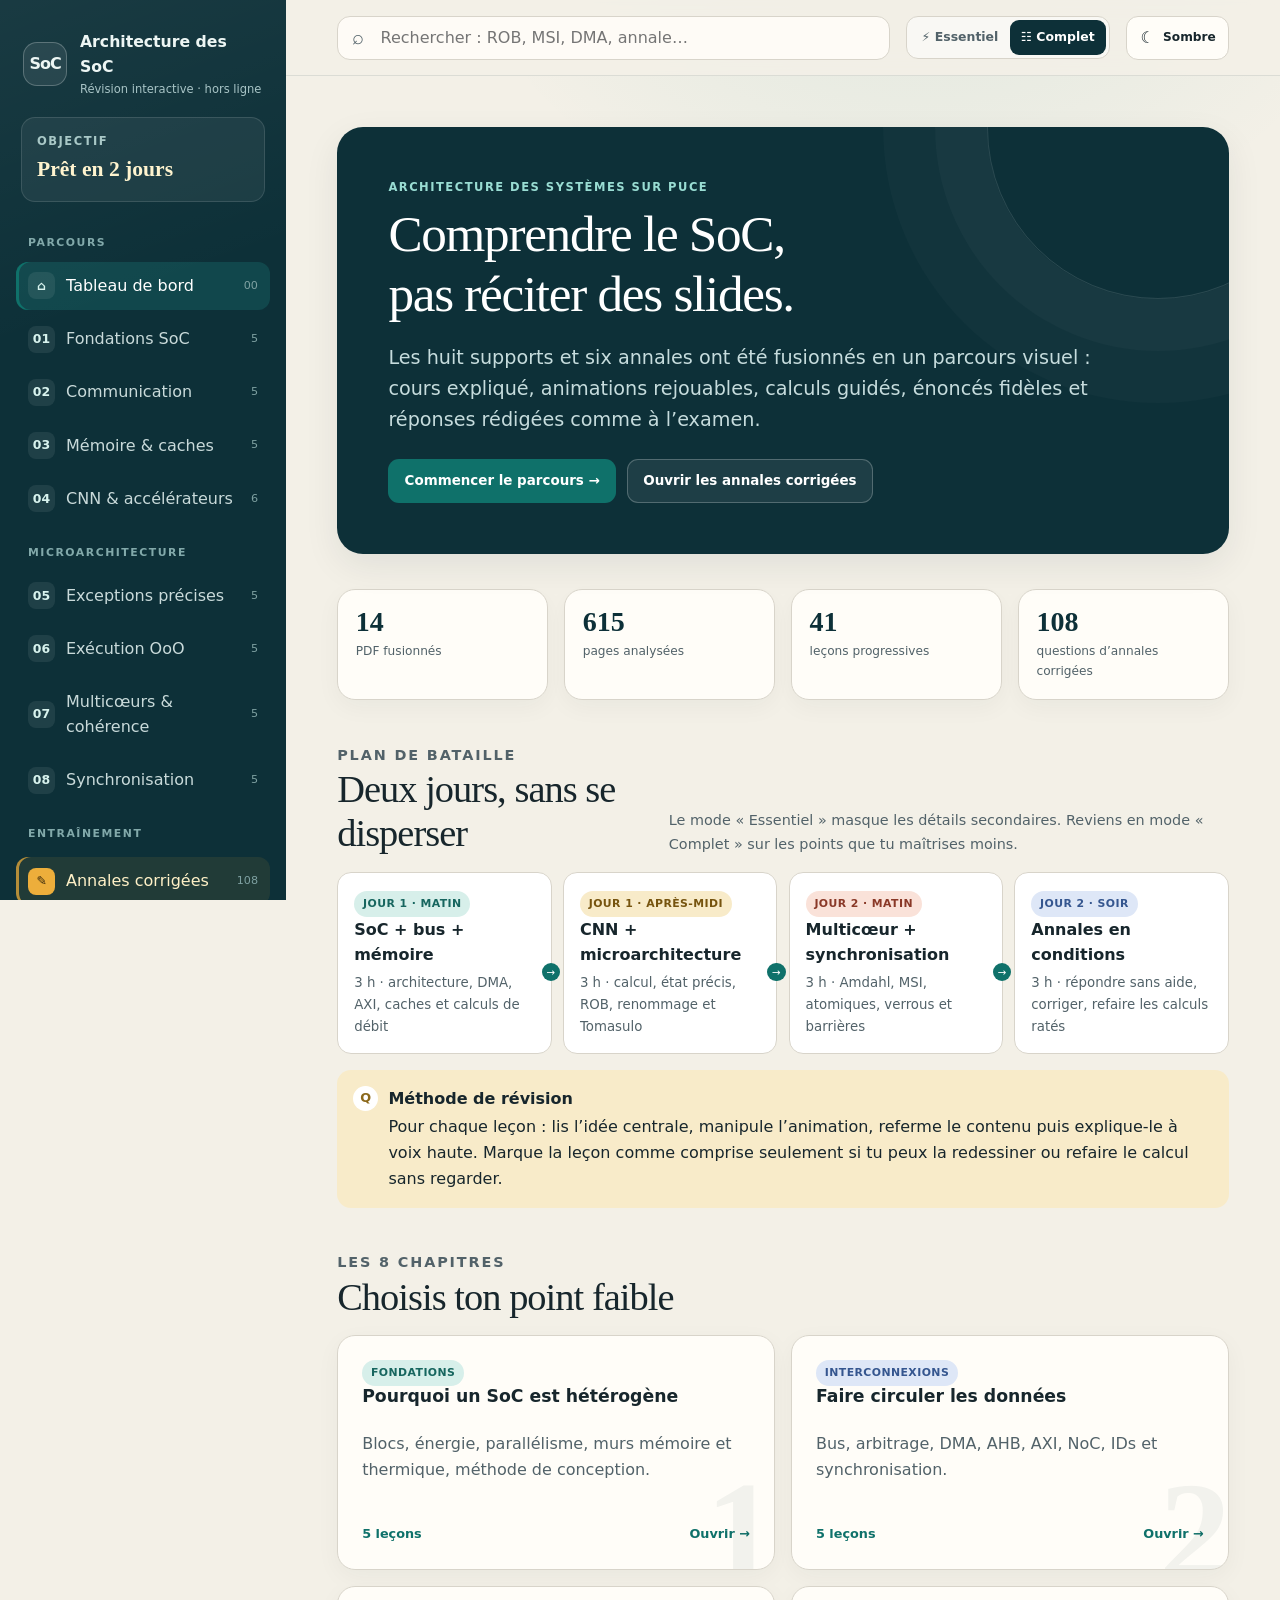
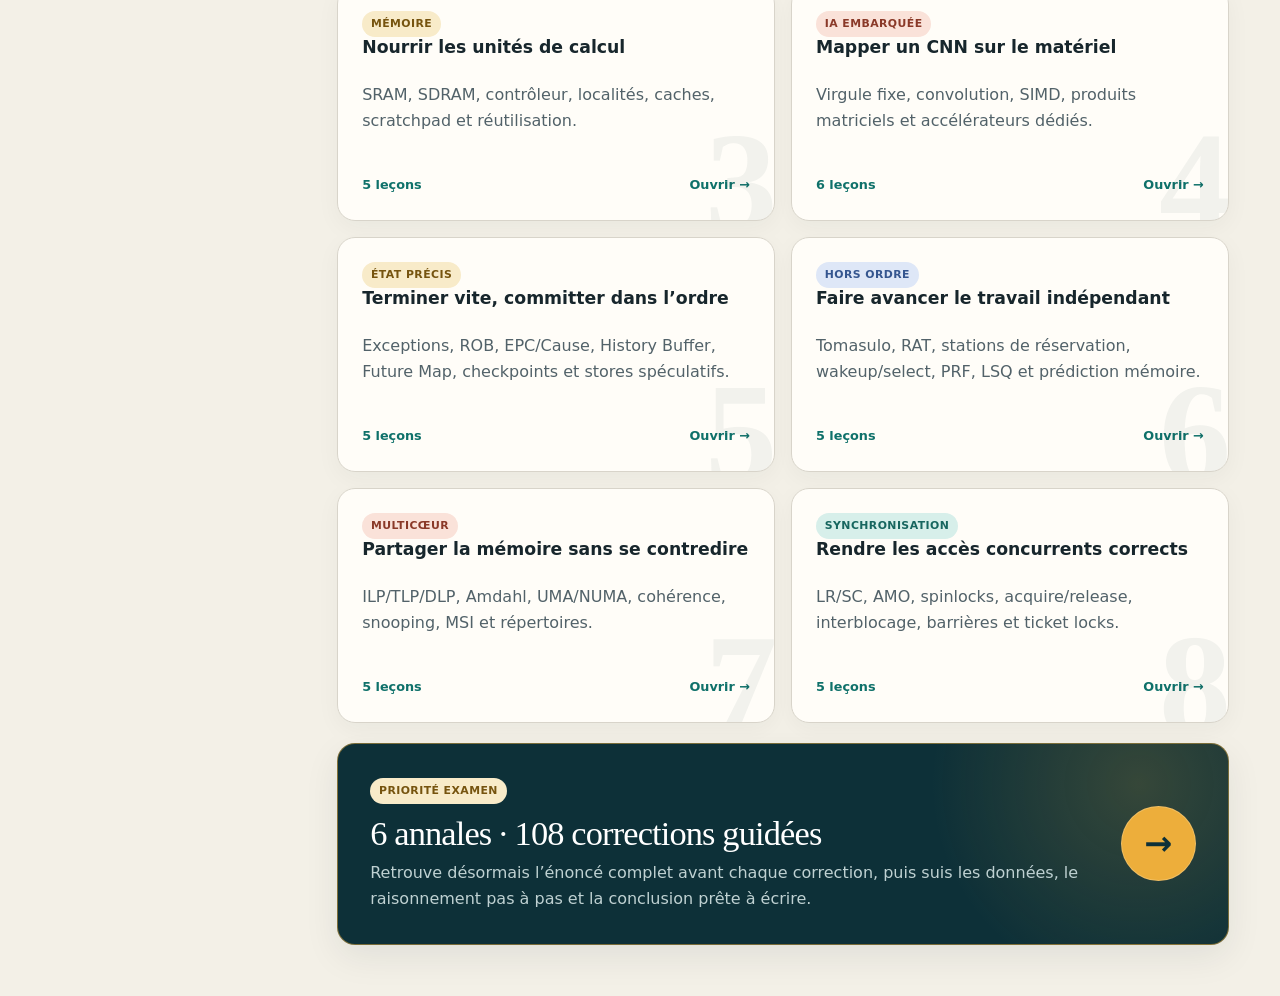
==== commit 5b8927ee: "Integre l'annale 2024-2025" ====
--- a/revision-soc/index.html
+++ b/revision-soc/index.html
@@ -72,7 +72,7 @@
 
         <p class="nav-section-label">Entraînement</p>
         <button class="nav-link exam-nav" data-target="annales" type="button">
-          <span class="nav-icon">✎</span><span>Annales corrigées</span><span class="nav-count">83</span>
+          <span class="nav-icon">✎</span><span>Annales corrigées</span><span class="nav-count">108</span>
         </button>
         <button class="nav-link" data-target="synthesis" type="button">
           <span class="nav-icon">Σ</span><span>Fiche express</span><span class="nav-count">1</span>
@@ -111,7 +111,7 @@
           <div class="panel-hero">
             <p class="eyebrow">Architecture des systèmes sur puce</p>
             <h1>Comprendre le SoC,<br>pas réciter des slides.</h1>
-            <p class="lead">Les huit supports et cinq annales ont été fusionnés en un parcours visuel : cours expliqué, animations rejouables, calculs guidés, énoncés fidèles et réponses rédigées comme à l’examen.</p>
+            <p class="lead">Les huit supports et six annales ont été fusionnés en un parcours visuel : cours expliqué, animations rejouables, calculs guidés, énoncés fidèles et réponses rédigées comme à l’examen.</p>
             <div class="hero-actions">
               <button class="btn" data-go="intro" type="button">Commencer le parcours →</button>
               <button class="btn secondary" data-go="annales" type="button">Ouvrir les annales corrigées</button>
@@ -119,10 +119,10 @@
           </div>
 
           <div class="stats-grid" aria-label="Statistiques du cours">
-            <div class="stat"><strong>13</strong><span>PDF fusionnés</span></div>
-            <div class="stat"><strong>605</strong><span>pages analysées</span></div>
+            <div class="stat"><strong>14</strong><span>PDF fusionnés</span></div>
+            <div class="stat"><strong>615</strong><span>pages analysées</span></div>
             <div class="stat"><strong>41</strong><span>leçons progressives</span></div>
-            <div class="stat"><strong>83</strong><span>questions d’annales corrigées</span></div>
+            <div class="stat"><strong>108</strong><span>questions d’annales corrigées</span></div>
           </div>
 
           <div class="section-heading">
@@ -198,7 +198,7 @@
           </div>
 
           <article class="annals-callout" data-go="annales" tabindex="0">
-            <div><span class="tag gold">Priorité examen</span><h2>5 annales · 83 corrections guidées</h2><p>Retrouve désormais l’énoncé complet avant chaque correction, puis suis les données, le raisonnement pas à pas et la conclusion prête à écrire.</p></div>
+            <div><span class="tag gold">Priorité examen</span><h2>6 annales · 108 corrections guidées</h2><p>Retrouve désormais l’énoncé complet avant chaque correction, puis suis les données, le raisonnement pas à pas et la conclusion prête à écrire.</p></div>
             <span class="annals-arrow" aria-hidden="true">→</span>
           </article>
         </section>
@@ -1440,7 +1440,7 @@
             <div class="hero-actions"><button class="btn" id="exam-open-first" type="button">Commencer par une question</button><button class="btn secondary" id="exam-random" type="button">Question au hasard</button></div>
           </div>
 
-          <div class="stats-grid exam-stats" aria-label="Contenu des annales"><div class="stat"><strong>5</strong><span>sujets complets</span></div><div class="stat"><strong>83</strong><span>questions formelles</span></div><div class="stat"><strong>27</strong><span>pages d’énoncés</span></div><div class="stat"><strong>100 %</strong><span>corrigé et vérifié</span></div></div>
+          <div class="stats-grid exam-stats" aria-label="Contenu des annales"><div class="stat"><strong>6</strong><span>sujets complets</span></div><div class="stat"><strong>108</strong><span>questions formelles</span></div><div class="stat"><strong>37</strong><span>pages d’énoncés</span></div><div class="stat"><strong>100 %</strong><span>corrigé et vérifié</span></div></div>
 
           <div class="exam-method">
             <div><span class="method-number">1</span><strong>Tente</strong><small>Écris les idées et formules sans aide.</small></div>
@@ -1452,7 +1452,7 @@
 
           <div class="exam-toolbar" aria-label="Filtres des annales">
             <label for="exam-search">Chercher une question<input id="exam-search" type="search" placeholder="Ex. DMA, renommage, Spidergon, SIMD…" autocomplete="off"></label>
-            <label for="exam-year">Année<select id="exam-year"><option value="all">Toutes</option><option value="2026">2025–2026</option><option value="2022">2021–2022</option><option value="2021">2020–2021</option><option value="2016">2015–2016</option><option value="2014">2013–2014</option></select></label>
+            <label for="exam-year">Année<select id="exam-year"><option value="all">Toutes</option><option value="2026">2025–2026</option><option value="2025">2024–2025</option><option value="2022">2021–2022</option><option value="2021">2020–2021</option><option value="2016">2015–2016</option><option value="2014">2013–2014</option></select></label>
             <label for="exam-theme">Thème<select id="exam-theme"><option value="all">Tous les thèmes</option></select></label>
             <button class="btn ghost" id="exam-toggle-all" type="button" aria-expanded="false">Tout déplier</button>
           </div>
@@ -1609,6 +1609,7 @@
 
   <div class="toast" id="toast" role="status" aria-live="polite"></div>
   <script src="annales-2025.js"></script>
+  <script src="annales-2024-2025.js"></script>
   <script src="annales-modern.js"></script>
   <script src="annales-2015.js"></script>
   <script src="annales-2013.js"></script>
